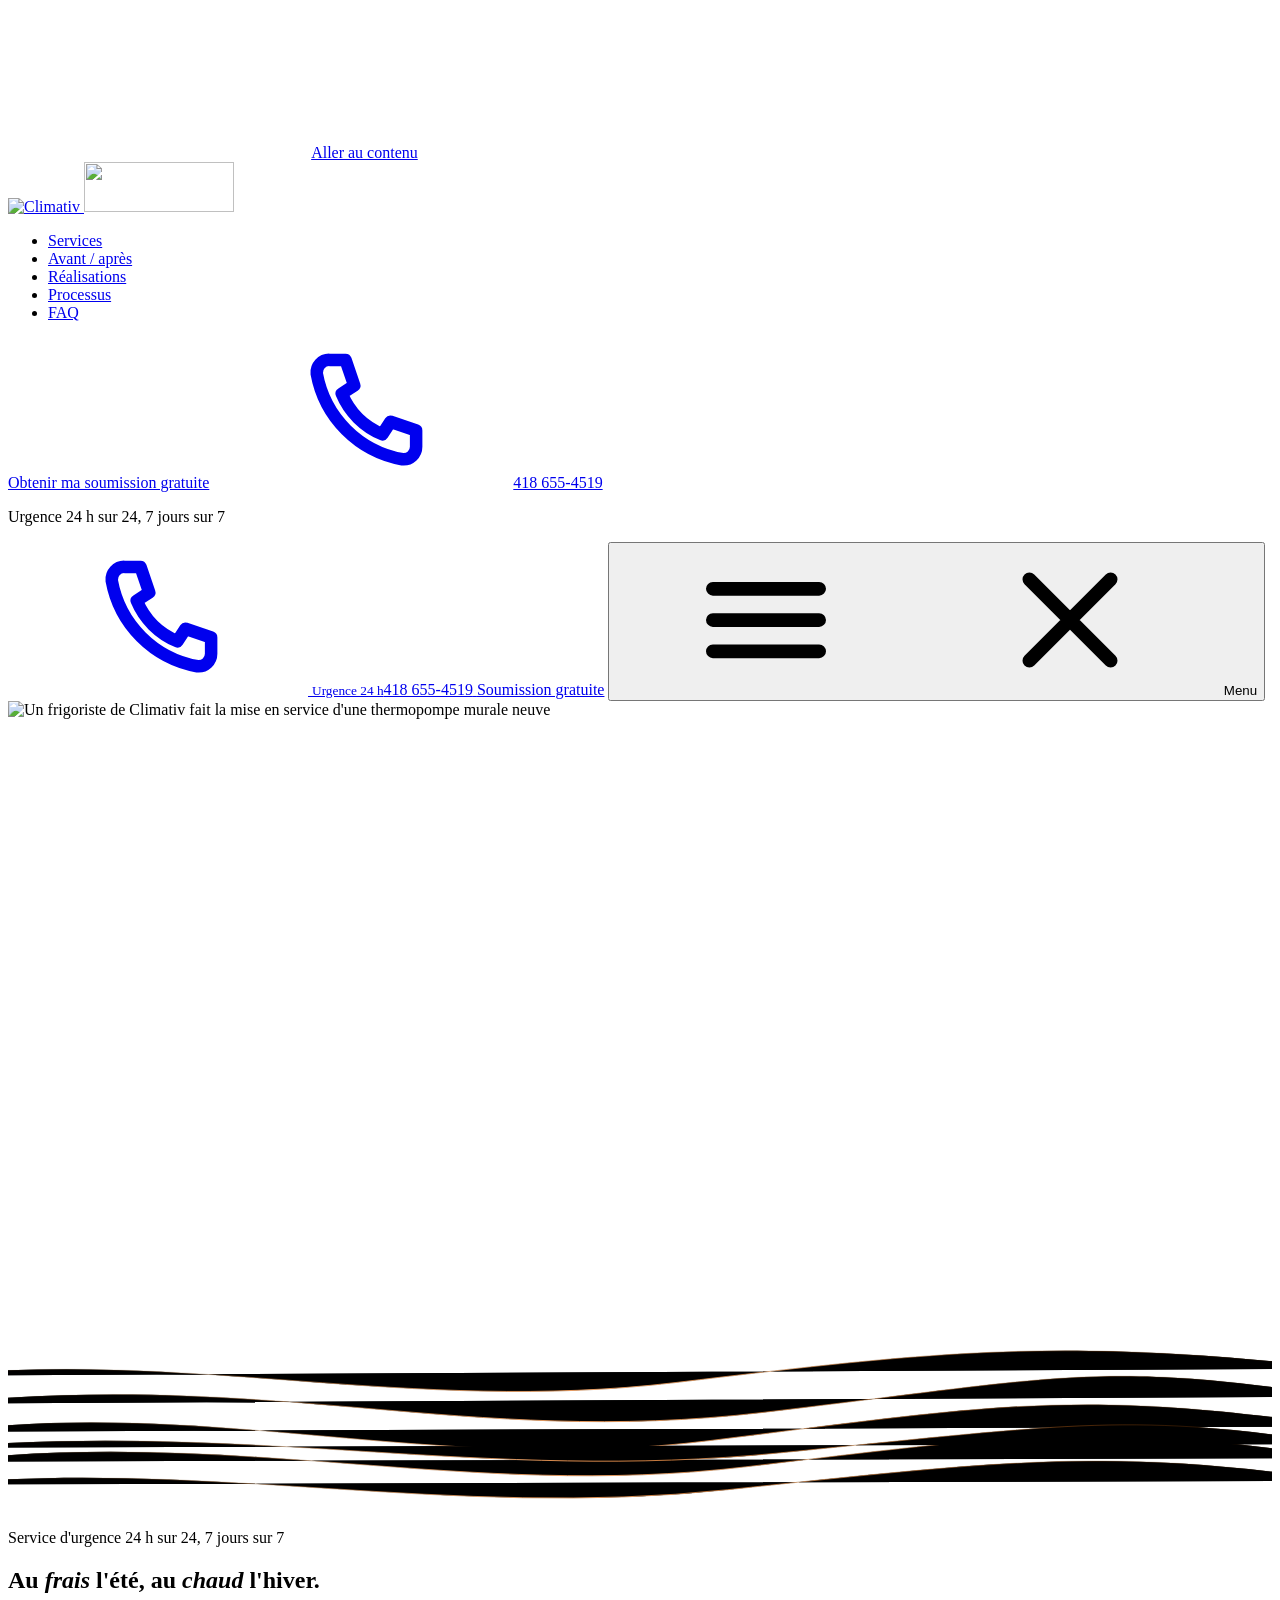
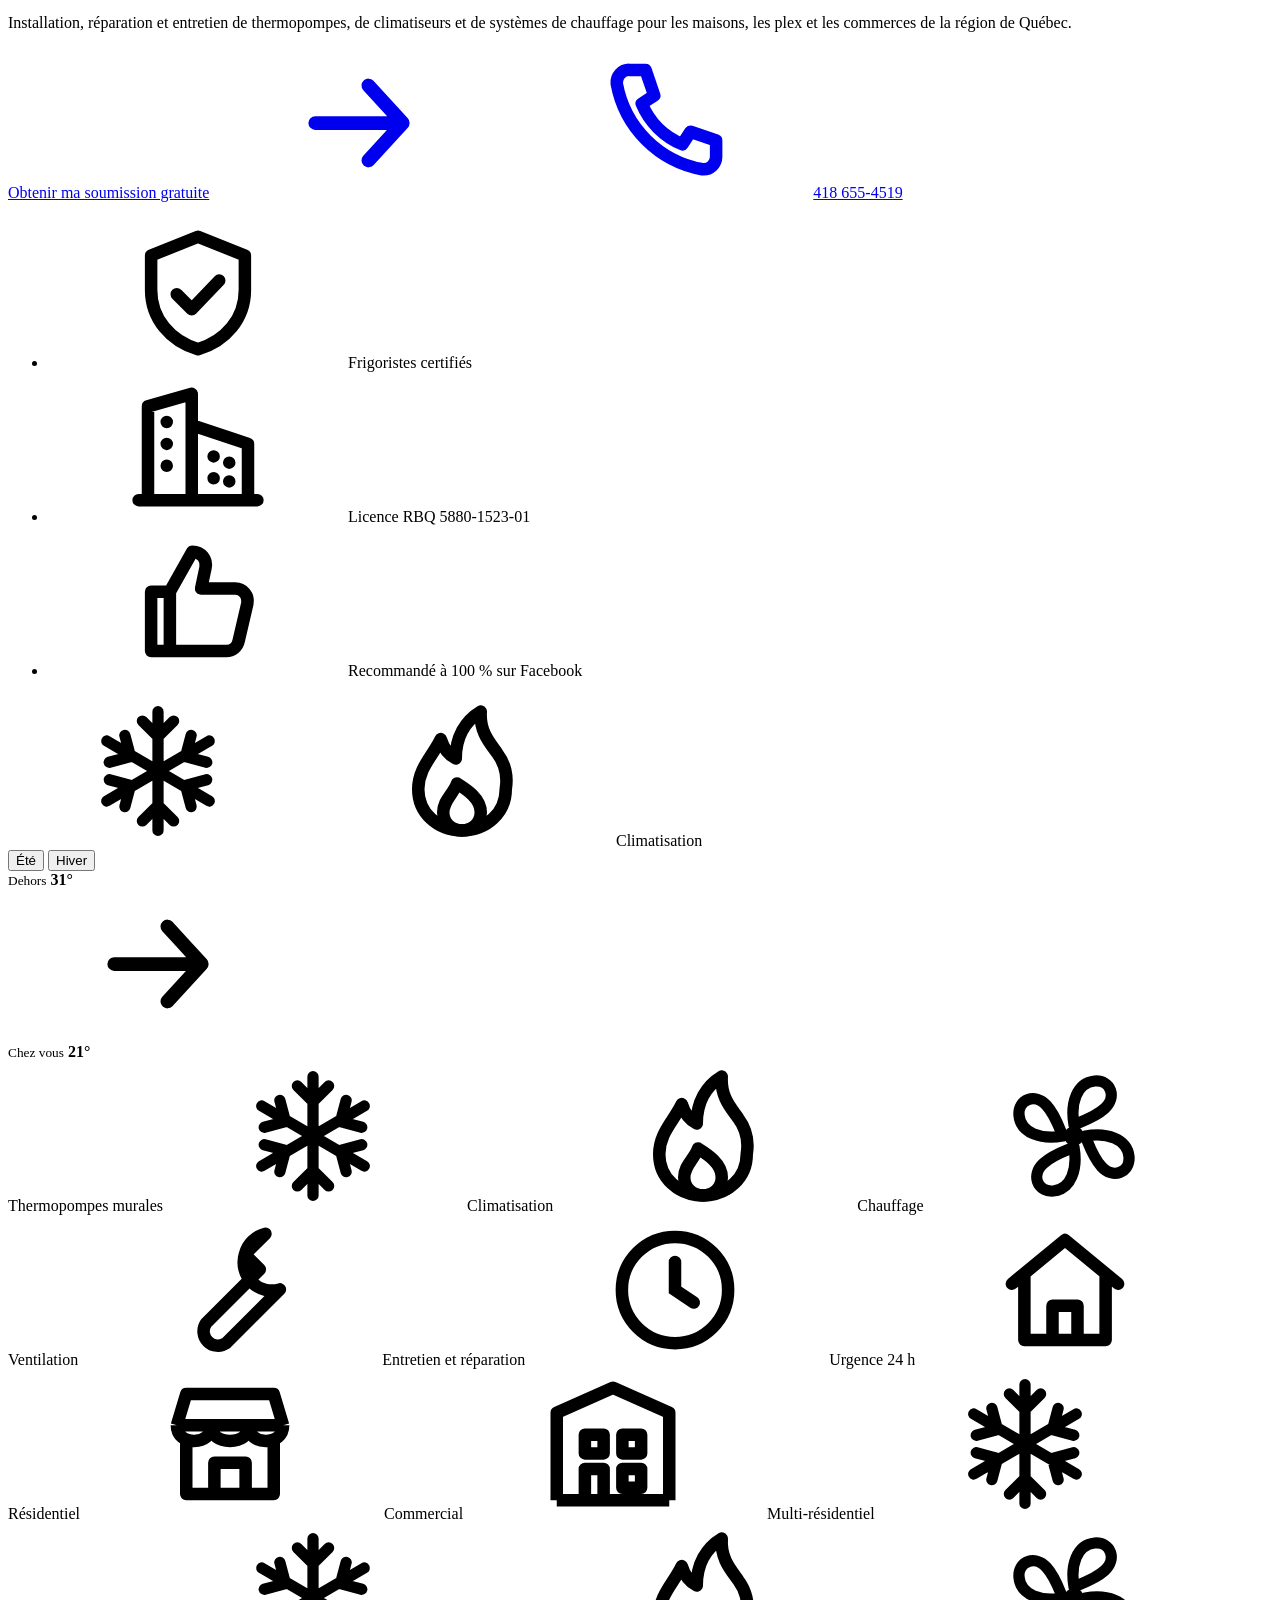
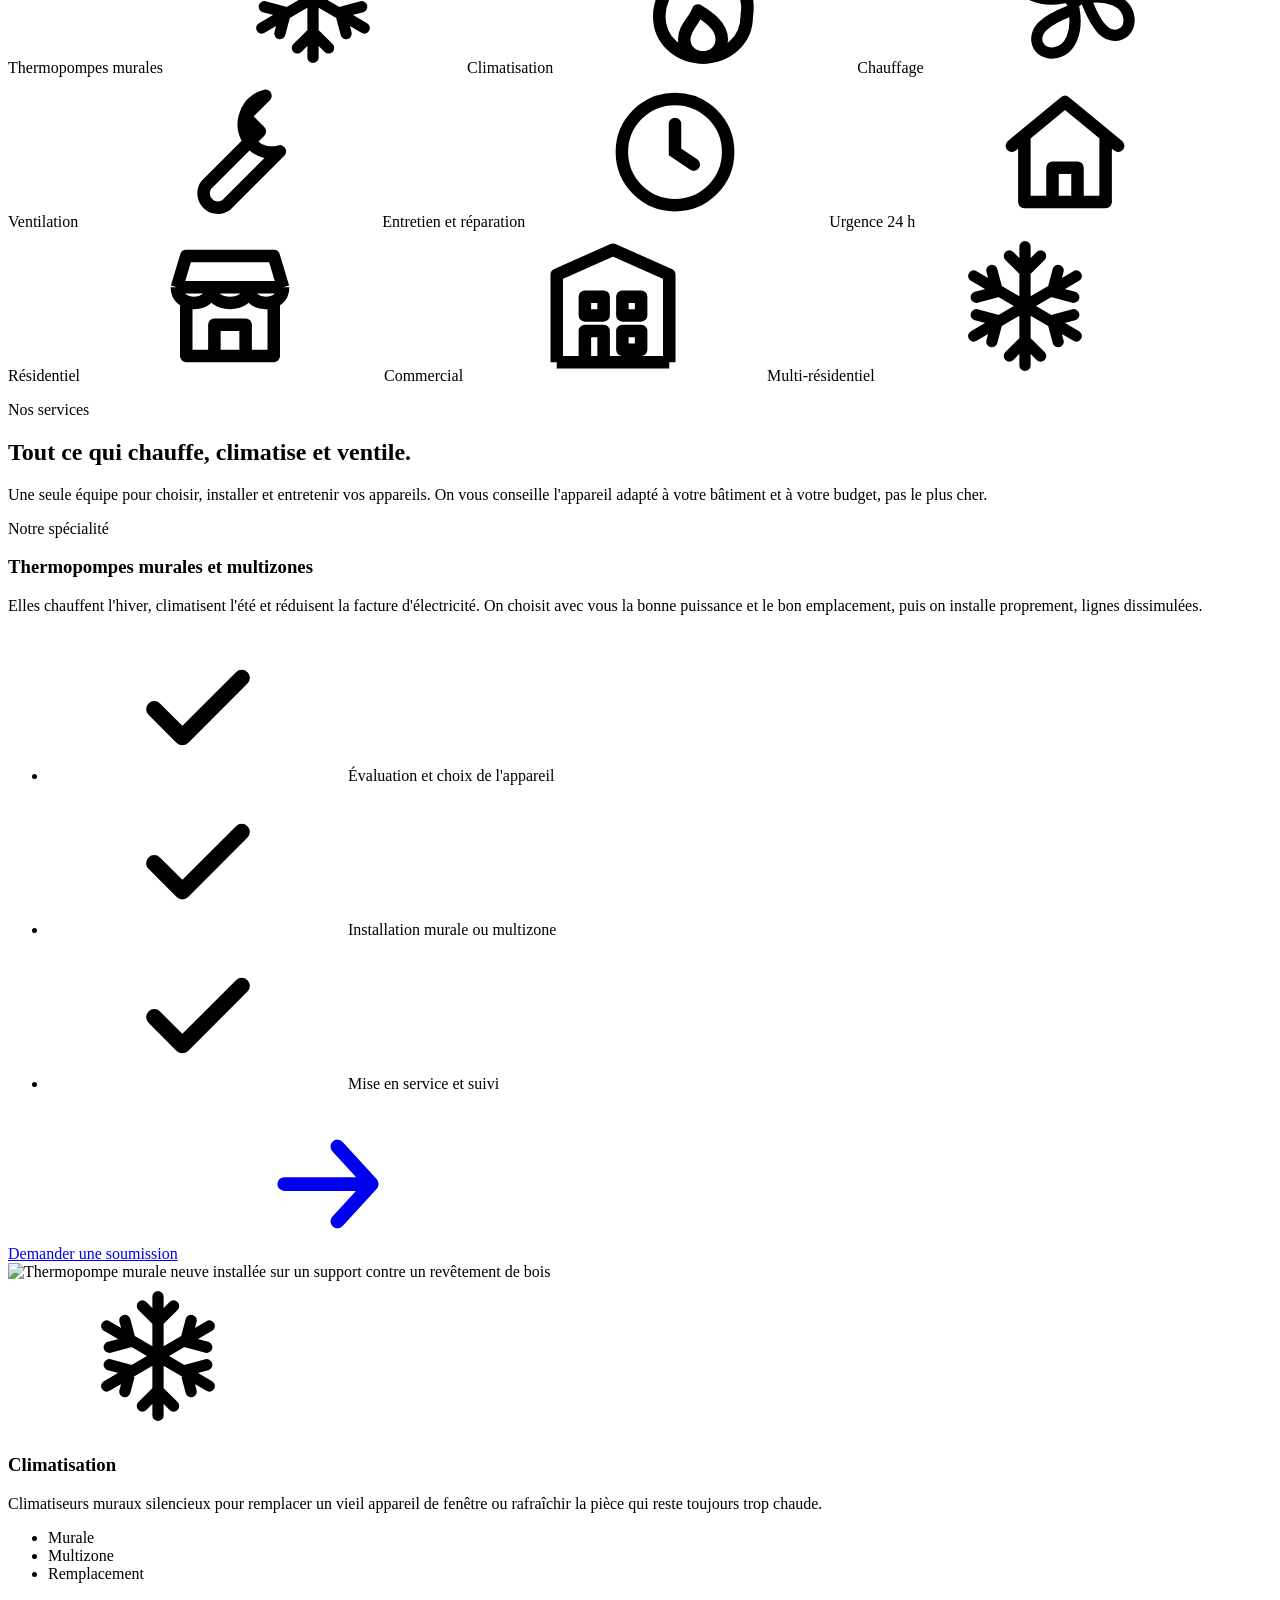
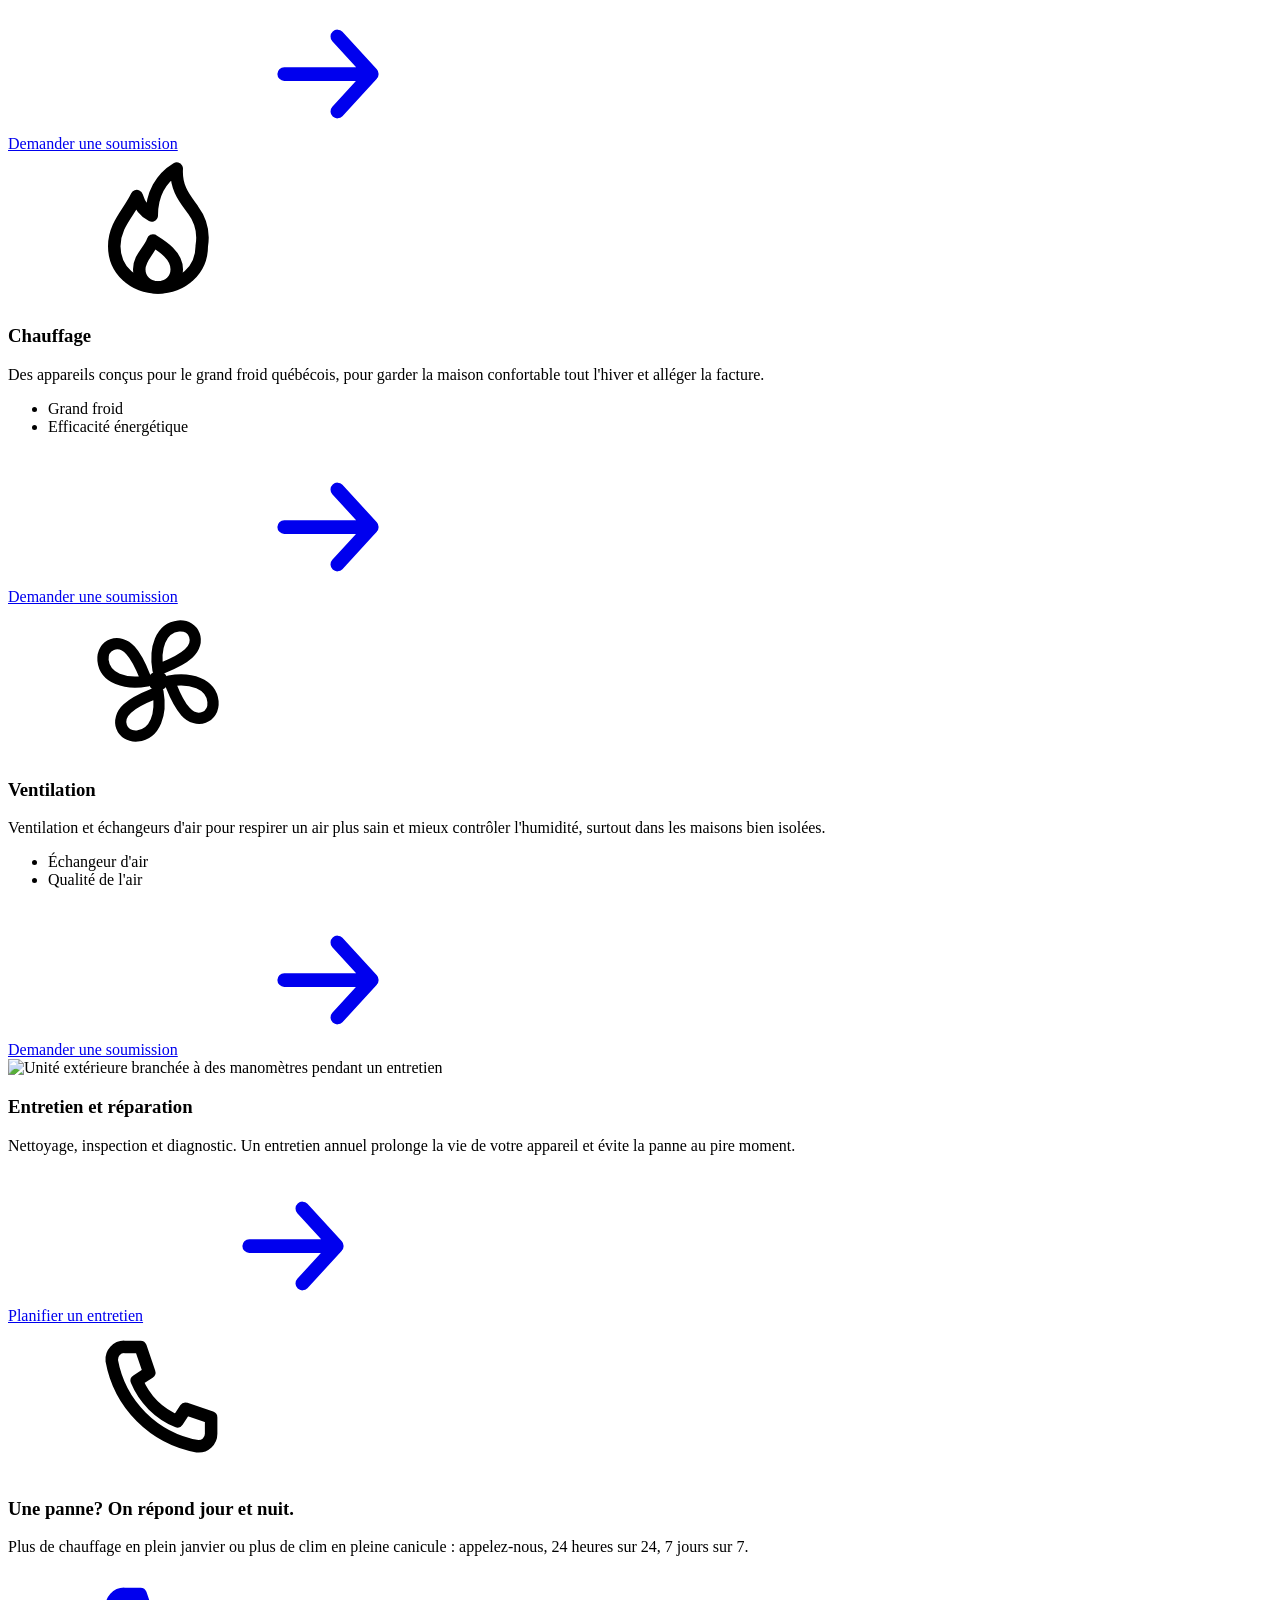
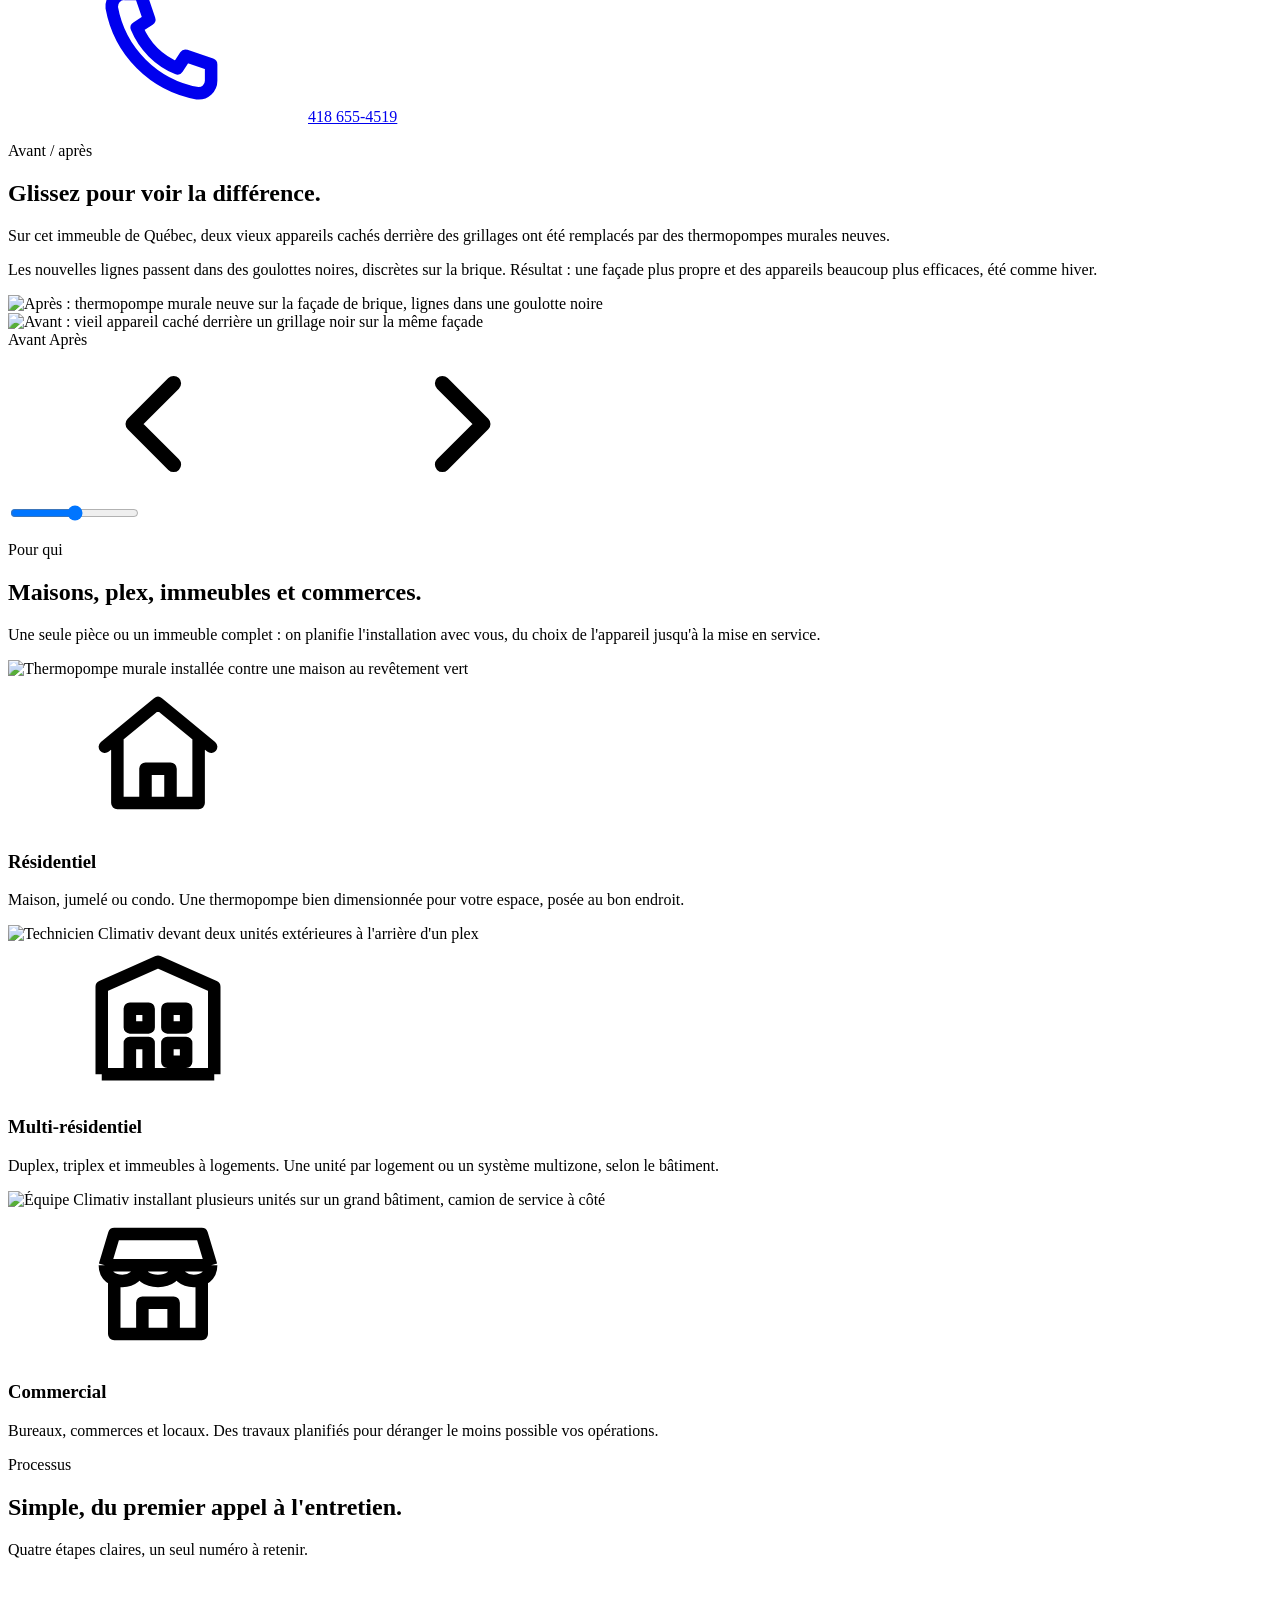
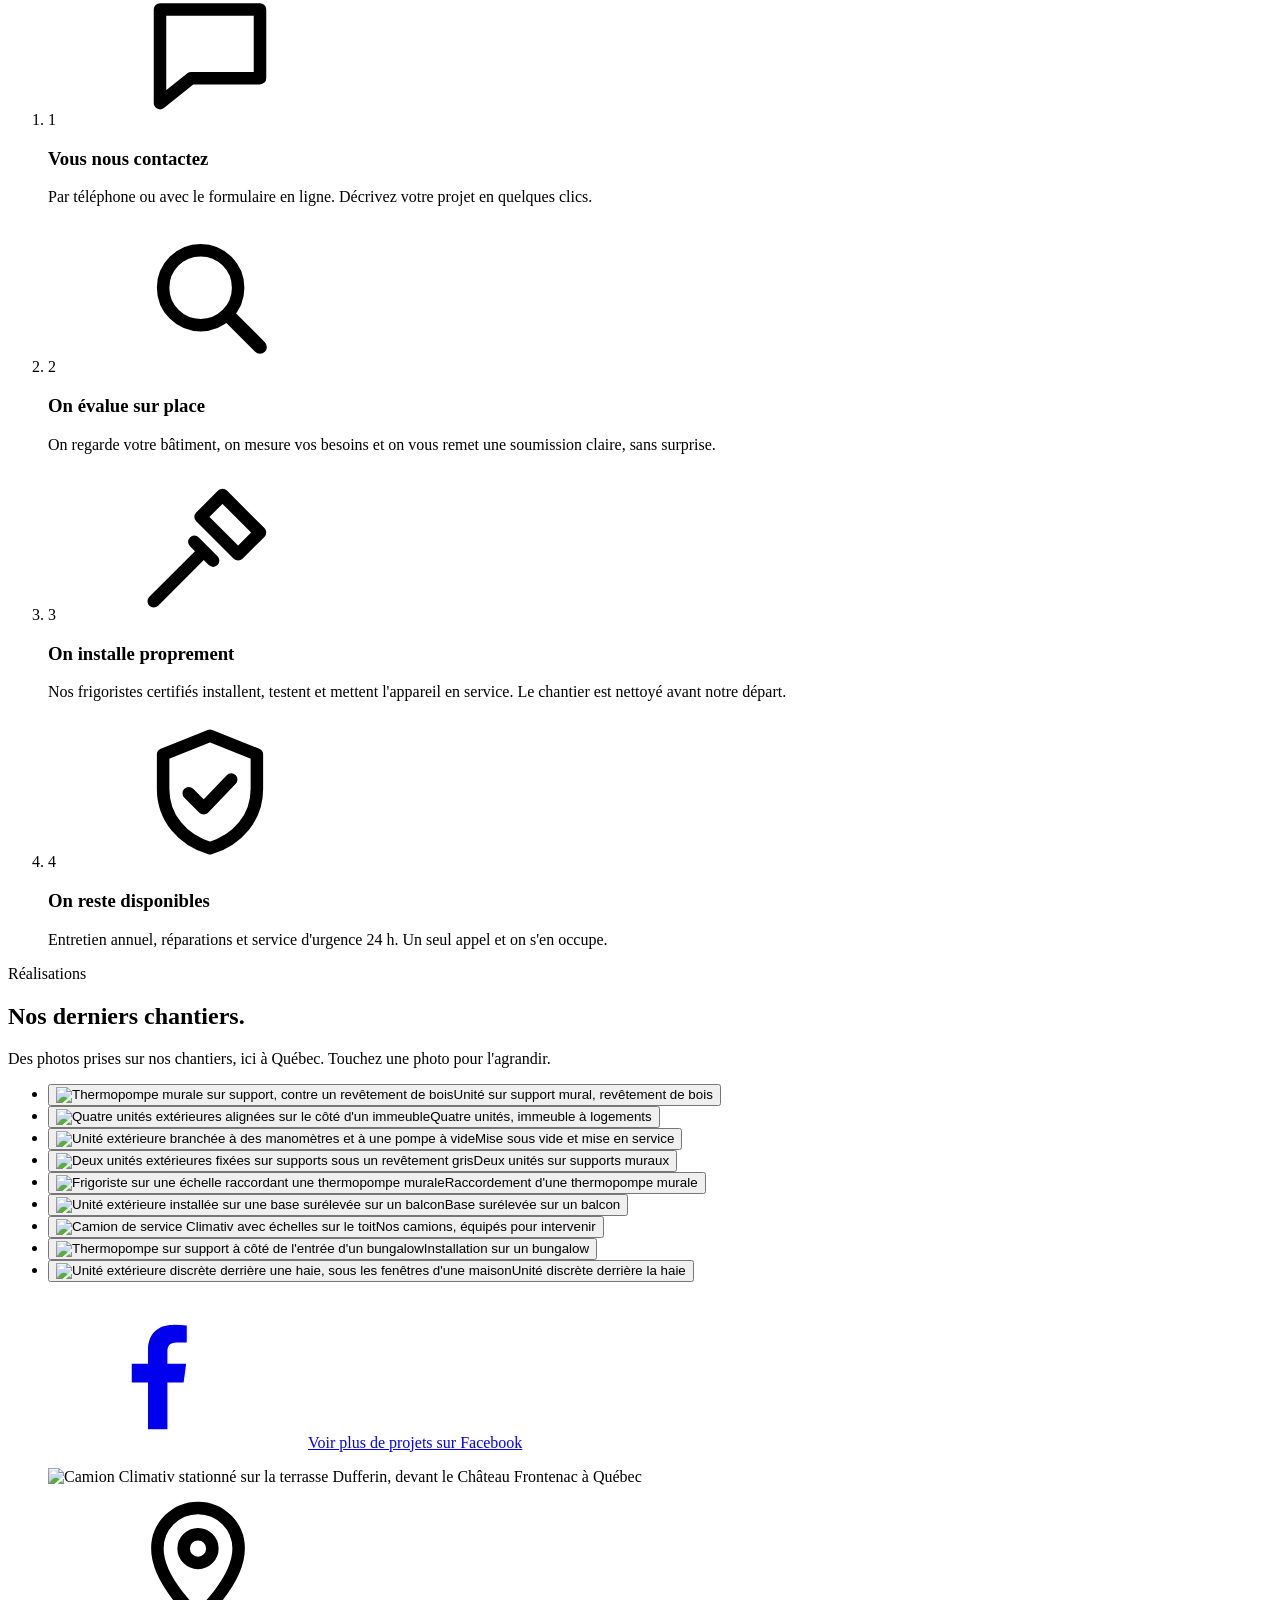
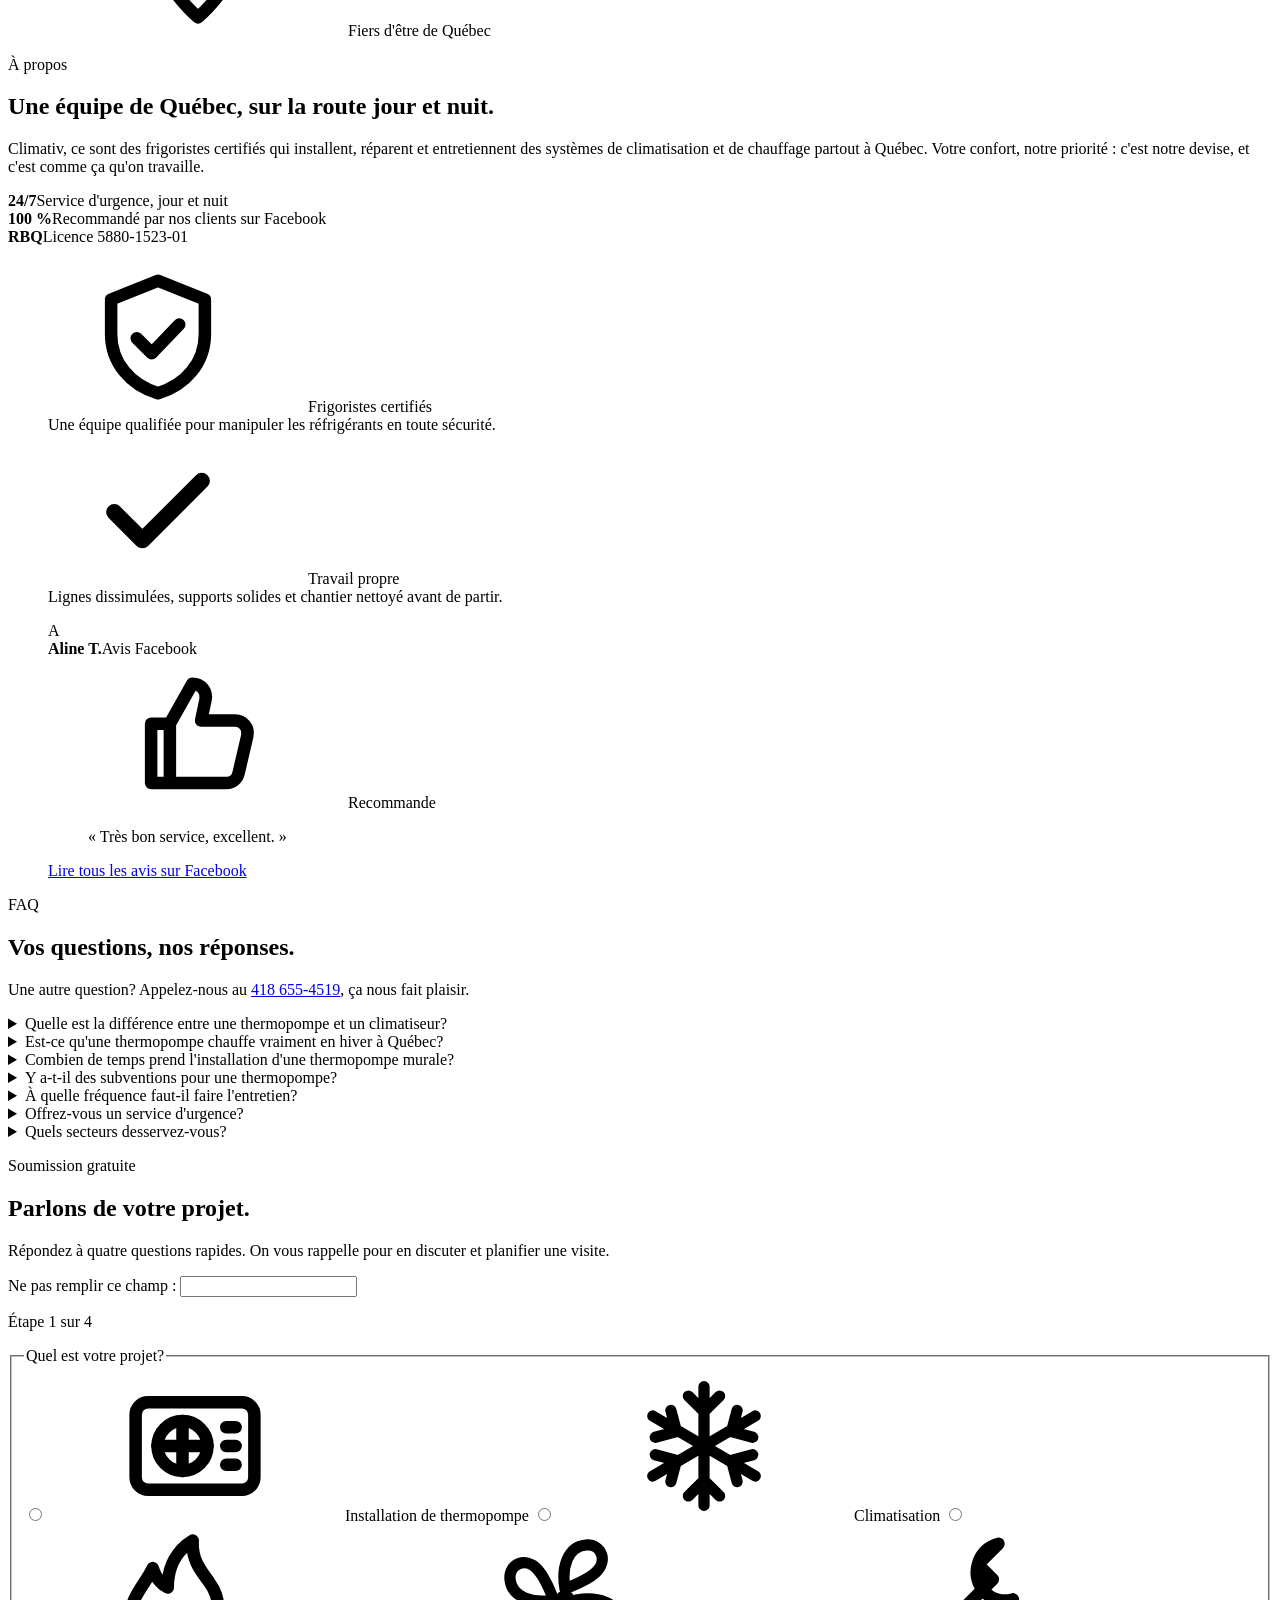
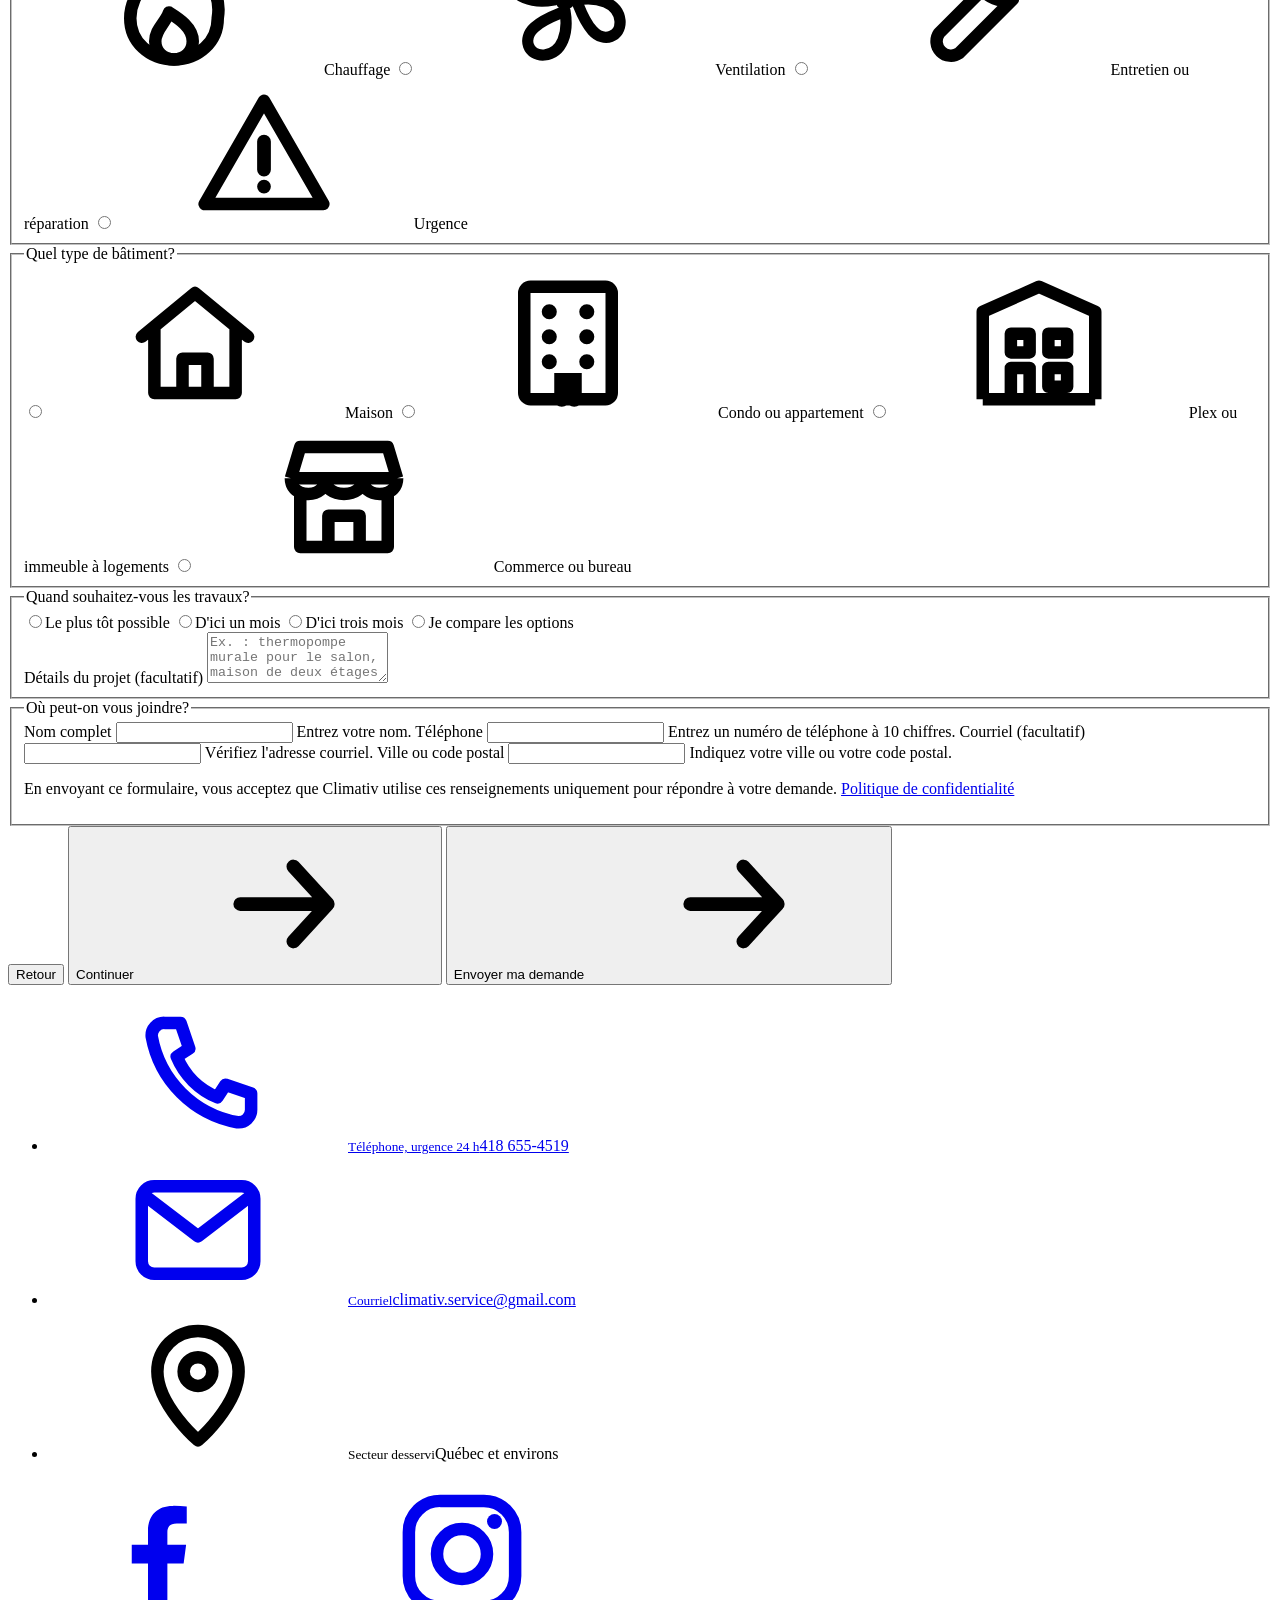
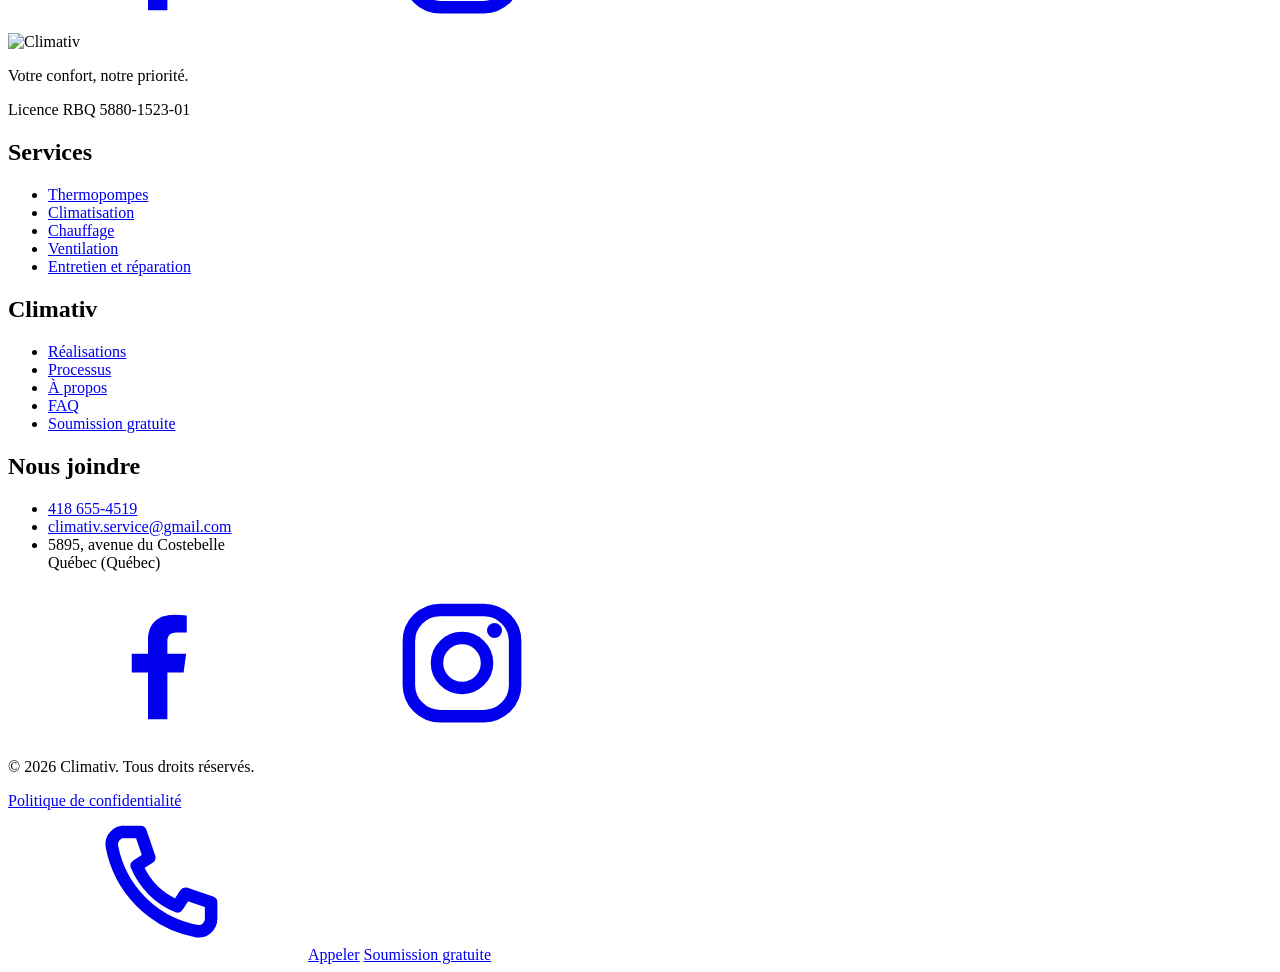
==== index.html @ 56460ecc "Add files via upload" ====
<!doctype html>
<html lang="fr-CA">
<head>
  <meta charset="utf-8">
  <meta name="viewport" content="width=device-width, initial-scale=1, viewport-fit=cover">
  <title>Climativ | Thermopompe, climatisation et chauffage à Québec</title>
  <meta name="description" content="Frigoristes certifiés à Québec. Installation, réparation et entretien de thermopompes, climatiseurs et systèmes de chauffage. Résidentiel, commercial et multi-résidentiel. Urgence 24 h : 418 655-4519.">
  <link rel="canonical" href="https://climativ.ca/">
  <meta name="theme-color" content="#002B3A">

  <meta property="og:type" content="website">
  <meta property="og:locale" content="fr_CA">
  <meta property="og:site_name" content="Climativ">
  <meta property="og:title" content="Climativ | Thermopompe, climatisation et chauffage à Québec">
  <meta property="og:description" content="Frigoristes certifiés. Installation, réparation et entretien. Urgence 24 h : 418 655-4519.">
  <meta property="og:url" content="https://climativ.ca/">
  <meta property="og:image" content="https://climativ.ca/images/og-climativ.jpg">
  <meta property="og:image:width" content="1200">
  <meta property="og:image:height" content="630">
  <meta name="twitter:card" content="summary_large_image">

  <link rel="icon" href="favicon.svg" type="image/svg+xml">
  <link rel="icon" href="favicon-32.png" sizes="32x32" type="image/png">
  <link rel="apple-touch-icon" href="apple-touch-icon.png">
  <link rel="manifest" href="site.webmanifest">

  <link rel="preload" href="fonts/jakarta-latin-var.woff2" as="font" type="font/woff2" crossorigin>
  <link rel="preload" as="image" href="images/hero-large-2000.webp" imagesrcset="images/hero-large-1280.webp 1280w, images/hero-large-2000.webp 2000w" imagesizes="100vw" media="(min-width: 900px)">
  <link rel="preload" as="image" href="images/hero-mobile-960.webp" imagesrcset="images/hero-mobile-640.webp 640w, images/hero-mobile-960.webp 960w" imagesizes="100vw" media="(max-width: 899px)">
  <link rel="stylesheet" href="css/styles.css">
  <script>document.documentElement.classList.add('js')</script>
  <script defer src="js/main.js"></script>

  <script type="application/ld+json">
  {
    "@context": "https://schema.org",
    "@type": "HVACBusiness",
    "name": "Climativ",
    "slogan": "Votre confort, notre priorité",
    "description": "Frigoristes certifiés à Québec : installation, réparation et entretien de thermopompes, climatiseurs, systèmes de chauffage et de ventilation. Résidentiel, commercial et multi-résidentiel. Service d'urgence 24 h.",
    "url": "https://climativ.ca/",
    "logo": "https://climativ.ca/icon-512.png",
    "image": "https://climativ.ca/images/og-climativ.jpg",
    "telephone": "+1-418-655-4519",
    "email": "climativ.service@gmail.com",
    "address": {
      "@type": "PostalAddress",
      "streetAddress": "5895, avenue du Costebelle",
      "addressLocality": "Québec",
      "addressRegion": "QC",
      "addressCountry": "CA"
    },
    "areaServed": { "@type": "City", "name": "Québec" },
    "openingHoursSpecification": {
      "@type": "OpeningHoursSpecification",
      "dayOfWeek": ["Monday","Tuesday","Wednesday","Thursday","Friday","Saturday","Sunday"],
      "opens": "00:00",
      "closes": "23:59"
    },
    "sameAs": [
      "https://www.facebook.com/Climativservice",
      "https://www.instagram.com/climativ.climatisation/"
    ]
  }
  </script>
</head>
<body>
  <svg class="sprite" aria-hidden="true" focusable="false">
    <symbol id="i-phone" viewBox="0 0 24 24"><path d="M6.6 3.5h2.6l1.4 4.1-2 1.3a12 12 0 0 0 6.5 6.5l1.3-2 4.1 1.4v2.6a2 2 0 0 1-2.2 2A17 17 0 0 1 4.6 5.7a2 2 0 0 1 2-2.2Z" fill="none" stroke="currentColor" stroke-width="2" stroke-linejoin="round"/></symbol>
    <symbol id="i-shield" viewBox="0 0 24 24"><path d="M12 3 4.5 6v5.5c0 4.6 3.1 8.2 7.5 9.5 4.4-1.3 7.5-4.9 7.5-9.5V6L12 3Z" fill="none" stroke="currentColor" stroke-width="2" stroke-linejoin="round"/><path d="m8.6 12.2 2.4 2.4 4.4-4.6" fill="none" stroke="currentColor" stroke-width="2" stroke-linecap="round" stroke-linejoin="round"/></symbol>
    <symbol id="i-clock" viewBox="0 0 24 24"><circle cx="12" cy="12" r="8.5" fill="none" stroke="currentColor" stroke-width="2"/><path d="M12 7.5V12l3 2" fill="none" stroke="currentColor" stroke-width="2" stroke-linecap="round"/></symbol>
    <symbol id="i-thumb" viewBox="0 0 24 24"><path d="M7.5 10.5v9.5h-3v-9.5h3Zm0 0 3.6-6.4c1.4 0 2.4 1.2 2.1 2.6l-.7 3.3h5.4a2 2 0 0 1 2 2.4l-1.4 6a2 2 0 0 1-2 1.6H7.5" fill="none" stroke="currentColor" stroke-width="2" stroke-linejoin="round"/></symbol>
    <symbol id="i-building" viewBox="0 0 24 24"><path d="M4 20.5V5.5l7-2v17M11 8.5l9 3v9M2.5 20.5h19M7 8v.01M7 11.5v.01M7 15v.01M14.5 13.5v.01M17 14.5v.01M14.5 17v.01M17 17.5v.01" fill="none" stroke="currentColor" stroke-width="2" stroke-linecap="round" stroke-linejoin="round"/></symbol>
    <symbol id="i-mail" viewBox="0 0 24 24"><rect x="3" y="5" width="18" height="14" rx="2" fill="none" stroke="currentColor" stroke-width="2"/><path d="m3.5 6.5 8.5 6.5 8.5-6.5" fill="none" stroke="currentColor" stroke-width="2" stroke-linejoin="round"/></symbol>
    <symbol id="i-pin" viewBox="0 0 24 24"><path d="M12 21s-6.5-5.6-6.5-11a6.5 6.5 0 0 1 13 0c0 5.4-6.5 11-6.5 11Z" fill="none" stroke="currentColor" stroke-width="2" stroke-linejoin="round"/><circle cx="12" cy="10" r="2.3" fill="none" stroke="currentColor" stroke-width="2"/></symbol>
    <symbol id="i-facebook" viewBox="0 0 24 24"><path d="M13.5 21v-7.5h2.6l.4-3h-3V8.6c0-.9.3-1.5 1.5-1.5h1.6V4.4a21 21 0 0 0-2.3-.1c-2.3 0-3.9 1.4-3.9 4v2.2H7.8v3h2.6V21h3.1Z" fill="currentColor"/></symbol>
    <symbol id="i-instagram" viewBox="0 0 24 24"><rect x="3.5" y="3.5" width="17" height="17" rx="5" fill="none" stroke="currentColor" stroke-width="2"/><circle cx="12" cy="12" r="4" fill="none" stroke="currentColor" stroke-width="2"/><circle cx="17.2" cy="6.8" r="1.2" fill="currentColor"/></symbol>
    <symbol id="i-menu" viewBox="0 0 24 24"><path d="M3.5 7h17M3.5 12h17M3.5 17h17" fill="none" stroke="currentColor" stroke-width="2.2" stroke-linecap="round"/></symbol>
    <symbol id="i-close" viewBox="0 0 24 24"><path d="m5.5 5.5 13 13m0-13-13 13" fill="none" stroke="currentColor" stroke-width="2.2" stroke-linecap="round"/></symbol>
    <symbol id="i-chev-l" viewBox="0 0 24 24"><path d="m14.5 5.5-6.5 6.5 6.5 6.5" fill="none" stroke="currentColor" stroke-width="2.4" stroke-linecap="round" stroke-linejoin="round"/></symbol>
    <symbol id="i-chev-r" viewBox="0 0 24 24"><path d="m9.5 5.5 6.5 6.5-6.5 6.5" fill="none" stroke="currentColor" stroke-width="2.4" stroke-linecap="round" stroke-linejoin="round"/></symbol>
    <symbol id="i-arrow" viewBox="0 0 24 24"><path d="M5 12h14m-5.5-6L19 12l-5.5 6" fill="none" stroke="currentColor" stroke-width="2.2" stroke-linecap="round" stroke-linejoin="round"/></symbol>
    <symbol id="i-snow" viewBox="0 0 24 24"><path d="M12 2.5v19M3.8 7.2l16.4 9.6M3.8 16.8l16.4-9.6M9.5 4l2.5 2.5L14.5 4M9.5 20l2.5-2.5 2.5 2.5M4.2 10.6l3.4-.9-.9-3.4M19.8 13.4l-3.4.9.9 3.4M4.2 13.4l3.4.9-.9 3.4M19.8 10.6l-3.4-.9.9-3.4" fill="none" stroke="currentColor" stroke-width="1.8" stroke-linecap="round" stroke-linejoin="round"/></symbol>
    <symbol id="i-flame" viewBox="0 0 24 24"><path d="M12 21.5c-3.9 0-7-2.8-7-6.6 0-3.4 2.4-5.4 3.6-8 .5 1.6 1.4 2.6 2.4 3.1C11 6.6 12.5 4 15 2.5c-.2 3.2 1.4 4.9 2.6 6.6A7.6 7.6 0 0 1 19 14.9c0 3.8-3.1 6.6-7 6.6Z" fill="none" stroke="currentColor" stroke-width="2" stroke-linejoin="round"/><path d="M12 21.5c-1.7 0-3-1.2-3-2.9 0-1.9 1.6-2.9 2.2-4.6 1.6 1 3.8 2.4 3.8 4.6 0 1.7-1.3 2.9-3 2.9Z" fill="none" stroke="currentColor" stroke-width="2" stroke-linejoin="round"/></symbol>
    <symbol id="i-pump" viewBox="0 0 24 24"><rect x="2.5" y="5" width="19" height="14" rx="2" fill="none" stroke="currentColor" stroke-width="2"/><circle cx="10" cy="12" r="4" fill="none" stroke="currentColor" stroke-width="2"/><path d="M10 8v8M6 12h8M17 9h1.5M17 12h1.5M17 15h1.5" fill="none" stroke="currentColor" stroke-width="2" stroke-linecap="round"/></symbol>
    <symbol id="i-fan" viewBox="0 0 24 24"><path d="M12 10.2c-.6-3.4.4-6.7 3.3-7 2.6-.2 3.6 2.6 1.6 4.4-1.4 1.3-3.2 1.9-4.9 2.6ZM13.8 12c3.4-.6 6.7.4 7 3.3.2 2.6-2.6 3.6-4.4 1.6-1.3-1.4-1.9-3.2-2.6-4.9ZM12 13.8c.6 3.4-.4 6.7-3.3 7-2.6.2-3.6-2.6-1.6-4.4 1.4-1.3 3.2-1.9 4.9-2.6ZM10.2 12c-3.4.6-6.7-.4-7-3.3-.2-2.6 2.6-3.6 4.4-1.6 1.3 1.4 1.9 3.2 2.6 4.9Z" fill="none" stroke="currentColor" stroke-width="1.8" stroke-linejoin="round"/><circle cx="12" cy="12" r="1.6" fill="currentColor"/></symbol>
    <symbol id="i-wrench" viewBox="0 0 24 24"><path d="M14.7 6.3a4.5 4.5 0 0 0 5.6 5.6l-8.6 8.6a2.3 2.3 0 0 1-3.2-3.2l8.6-8.6ZM14.7 6.3 18 3a4.5 4.5 0 0 0-3.3 3.3Z" fill="none" stroke="currentColor" stroke-width="2" stroke-linejoin="round"/></symbol>
    <symbol id="i-alert" viewBox="0 0 24 24"><path d="M12 3.5 2.5 20h19L12 3.5Z" fill="none" stroke="currentColor" stroke-width="2" stroke-linejoin="round"/><path d="M12 10v4.5M12 17.2v.01" fill="none" stroke="currentColor" stroke-width="2.2" stroke-linecap="round"/></symbol>
    <symbol id="i-home" viewBox="0 0 24 24"><path d="M3.5 11 12 4l8.5 7M5.5 9.5V20h13V9.5M10 20v-5.5h4V20" fill="none" stroke="currentColor" stroke-width="2" stroke-linejoin="round" stroke-linecap="round"/></symbol>
    <symbol id="i-condo" viewBox="0 0 24 24"><rect x="5" y="3" width="14" height="18" rx="1" fill="none" stroke="currentColor" stroke-width="2"/><path d="M9 7h.01M15 7h.01M9 11h.01M15 11h.01M9 15h.01M15 15h.01M11 21v-3h2v3" fill="none" stroke="currentColor" stroke-width="2.4" stroke-linecap="round"/></symbol>
    <symbol id="i-plex" viewBox="0 0 24 24"><path d="M3 21V7l9-4 9 4v14M3 21h18M7.5 10.5h3v3h-3zM13.5 10.5h3v3h-3zM7.5 16h3v5h-3zM13.5 16h3v3h-3z" fill="none" stroke="currentColor" stroke-width="2" stroke-linejoin="round"/></symbol>
    <symbol id="i-shop" viewBox="0 0 24 24"><path d="M3.5 9 5 4h14l1.5 5M3.5 9h17M3.5 9c0 1.7 1.3 2.5 2.8 2.5S9 10.7 9 9c0 1.7 1.3 2.5 3 2.5s3-.8 3-2.5c0 1.7 1.2 2.5 2.7 2.5s2.8-.8 2.8-2.5M5 11.5V20h14v-8.5M9.5 20v-5h5v5" fill="none" stroke="currentColor" stroke-width="2" stroke-linejoin="round"/></symbol>
    <symbol id="i-check" viewBox="0 0 24 24"><path d="m5 12.5 4.5 4.5L19 7.5" fill="none" stroke="currentColor" stroke-width="2.6" stroke-linecap="round" stroke-linejoin="round"/></symbol>
    <symbol id="i-chat" viewBox="0 0 24 24"><path d="M4 5.5h16v11H9l-5 4v-15Z" fill="none" stroke="currentColor" stroke-width="2" stroke-linejoin="round"/></symbol>
    <symbol id="i-search" viewBox="0 0 24 24"><circle cx="10.5" cy="10.5" r="6" fill="none" stroke="currentColor" stroke-width="2"/><path d="m15 15 5 5" fill="none" stroke="currentColor" stroke-width="2.2" stroke-linecap="round"/></symbol>
    <symbol id="i-tool" viewBox="0 0 24 24"><path d="M3 21l7.5-7.5M14 4l6 6-3.5 3.5-6-6L14 4ZM9.5 11.5l3 3" fill="none" stroke="currentColor" stroke-width="2" stroke-linecap="round" stroke-linejoin="round"/></symbol>
    <symbol id="i-star" viewBox="0 0 24 24"><path d="m12 3.5 2.6 5.4 5.9.8-4.3 4.1 1 5.8-5.2-2.8-5.2 2.8 1-5.8-4.3-4.1 5.9-.8L12 3.5Z" fill="currentColor"/></symbol>
  </svg>

  <a class="skip" href="#contenu">Aller au contenu</a>
  <div class="progress" aria-hidden="true"><span data-progress></span></div>

  <header class="site-header" data-header>
    <div class="wrap site-header__inner">
      <a class="brand" href="./" aria-label="Climativ, retour à l'accueil">
        <img class="brand__logo brand__logo--light" src="images/logo-climativ-blanc.svg" alt="Climativ" width="150" height="50">
        <img class="brand__logo brand__logo--dark" src="images/logo-climativ.svg" alt="" width="150" height="50" aria-hidden="true">
      </a>

      <nav class="nav" id="menu" aria-label="Navigation principale" data-nav>
        <ul class="nav__list">
          <li><a href="#services">Services</a></li>
          <li><a href="#avant-apres">Avant / après</a></li>
          <li><a href="#realisations">Réalisations</a></li>
          <li><a href="#processus">Processus</a></li>
          <li><a href="#faq">FAQ</a></li>
        </ul>
        <div class="nav__mobile-extra">
          <a class="btn btn--braise btn--block" href="#soumission">Obtenir ma soumission gratuite</a>
          <a class="btn btn--glass btn--block" href="tel:+14186554519"><svg class="icon"><use href="#i-phone"/></svg>418 655-4519</a>
          <p class="nav__note">Urgence 24 h sur 24, 7 jours sur 7</p>
        </div>
      </nav>

      <div class="site-header__actions">
        <a class="header-phone" href="tel:+14186554519">
          <span class="header-phone__icon"><svg class="icon"><use href="#i-phone"/></svg></span>
          <span class="header-phone__label"><small>Urgence 24 h</small>418 655-4519</span>
        </a>
        <a class="btn btn--braise btn--sm header-cta" href="#soumission">Soumission gratuite</a>
        <button class="menu-toggle" type="button" aria-controls="menu" aria-expanded="false" data-menu-toggle>
          <svg class="icon icon--open"><use href="#i-menu"/></svg>
          <svg class="icon icon--close"><use href="#i-close"/></svg>
          <span class="sr-only">Menu</span>
        </button>
      </div>
    </div>
  </header>

  <main id="contenu">

    <!-- ============ ACCUEIL ============ -->
    <section class="hero" data-hero data-mode="froid" aria-labelledby="hero-titre">
      <div class="hero__media" data-hero-media>
        <picture>
          <source media="(min-width: 900px)" srcset="images/hero-large-1280.webp 1280w, images/hero-large-2000.webp 2000w" sizes="100vw">
          <img class="hero__img" src="images/hero-mobile-960.webp" srcset="images/hero-mobile-640.webp 640w, images/hero-mobile-960.webp 960w" sizes="100vw" width="960" height="1408" alt="Un frigoriste de Climativ fait la mise en service d'une thermopompe murale neuve" fetchpriority="high">
        </picture>
      </div>
      <div class="hero__shade" aria-hidden="true"></div>

      <!-- Lignes d'air animées (vectorielles, nettes à toutes les tailles) -->
      <svg class="hero__flow" viewBox="0 0 1440 900" preserveAspectRatio="xMidYMid slice" aria-hidden="true" focusable="false">
        <defs>
          <linearGradient id="g-froid" x1="0" x2="1" y1="0" y2="0">
            <stop offset="0" stop-color="#7CC8FF" stop-opacity="0"/>
            <stop offset=".45" stop-color="#9BD5FF"/>
            <stop offset="1" stop-color="#249FF7" stop-opacity="0"/>
          </linearGradient>
          <linearGradient id="g-chaud" x1="0" x2="1" y1="0" y2="0">
            <stop offset="0" stop-color="#FFB067" stop-opacity="0"/>
            <stop offset=".45" stop-color="#FFA25A"/>
            <stop offset="1" stop-color="#FF7500" stop-opacity="0"/>
          </linearGradient>
        </defs>
        <g class="flow flow--froid" stroke="url(#g-froid)">
          <path pathLength="1000" d="M-80 812 C 240 772 480 862 800 822 S 1220 762 1520 806"/>
          <path pathLength="1000" d="M-80 846 C 260 806 520 890 840 852 S 1240 800 1520 842"/>
          <path pathLength="1000" d="M-80 780 C 300 740 520 830 860 790 S 1240 730 1520 772"/>
          <path pathLength="1000" d="M-80 872 C 220 842 500 912 820 878 S 1260 830 1520 868"/>
          <path pathLength="1000" d="M-80 748 C 200 718 460 792 760 756 S 1200 704 1520 740"/>
          <path pathLength="1000" d="M-80 830 C 280 800 540 870 880 836 S 1280 790 1520 826"/>
        </g>
        <g class="flow flow--chaud" stroke="url(#g-chaud)">
          <path pathLength="1000" d="M-80 812 C 240 772 480 862 800 822 S 1220 762 1520 806"/>
          <path pathLength="1000" d="M-80 846 C 260 806 520 890 840 852 S 1240 800 1520 842"/>
          <path pathLength="1000" d="M-80 780 C 300 740 520 830 860 790 S 1240 730 1520 772"/>
          <path pathLength="1000" d="M-80 872 C 220 842 500 912 820 878 S 1260 830 1520 868"/>
          <path pathLength="1000" d="M-80 748 C 200 718 460 792 760 756 S 1200 704 1520 740"/>
          <path pathLength="1000" d="M-80 830 C 280 800 540 870 880 836 S 1280 790 1520 826"/>
        </g>
      </svg>

      <div class="wrap hero__inner">
        <div class="hero__content">
          <p class="hero__pill" data-intro>
            <span class="live-dot" aria-hidden="true"></span>
            Service d'urgence 24 h sur 24, 7 jours sur 7
          </p>
          <h1 class="hero__title" id="hero-titre">
            <span class="hero__line hero__line--froid"><span class="hero__line-in">Au <em>frais</em> l'été<span class="p">,</span></span></span>
            <span class="hero__line hero__line--chaud"><span class="hero__line-in">au <em>chaud</em> l'hiver<span class="p">.</span></span></span>
          </h1>
          <p class="hero__lead" data-intro>Installation, réparation et entretien de thermopompes, de climatiseurs et de systèmes de chauffage pour les maisons, les plex et les commerces de la région de Québec.</p>
          <div class="hero__ctas" data-intro>
            <a class="btn btn--braise btn--lg" href="#soumission">Obtenir ma soumission gratuite<svg class="icon"><use href="#i-arrow"/></svg></a>
            <a class="btn btn--glass btn--lg" href="tel:+14186554519"><svg class="icon"><use href="#i-phone"/></svg>418 655-4519</a>
          </div>
          <ul class="hero__trust" data-intro>
            <li><svg class="icon"><use href="#i-shield"/></svg><span>Frigoristes certifiés</span></li>
            <li><svg class="icon"><use href="#i-building"/></svg><span>Licence RBQ <span class="nowrap">5880-1523-01</span></span></li>
            <li><svg class="icon"><use href="#i-thumb"/></svg><span>Recommandé à 100&nbsp;% sur Facebook</span></li>
          </ul>
        </div>

        <!-- Carte « thermostat » : raconte l'été et l'hiver -->
        <aside class="thermo" data-thermo aria-label="Climativ, été comme hiver">
          <div class="thermo__head">
            <span class="thermo__mode">
              <span class="thermo__icon thermo__icon--froid"><svg class="icon"><use href="#i-snow"/></svg></span>
              <span class="thermo__icon thermo__icon--chaud"><svg class="icon"><use href="#i-flame"/></svg></span>
              <span class="thermo__mode-label" data-thermo-label>Climatisation</span>
            </span>
            <div class="thermo__switch" role="group" aria-label="Saison">
              <button type="button" data-season="froid" aria-pressed="true">Été</button>
              <button type="button" data-season="chaud" aria-pressed="false">Hiver</button>
            </div>
          </div>
          <div class="thermo__temps">
            <div class="thermo__temp thermo__temp--out">
              <small>Dehors</small>
              <strong><span data-temp-out>31</span>°</strong>
            </div>
            <svg class="thermo__arrow icon" aria-hidden="true"><use href="#i-arrow"/></svg>
            <div class="thermo__temp thermo__temp--in">
              <small>Chez vous</small>
              <strong><span data-temp-in>21</span>°</strong>
            </div>
          </div>
          <div class="thermo__bar" aria-hidden="true"><span></span></div>
        </aside>
      </div>

      <a class="hero__scroll" href="#services" aria-label="Défiler vers les services"><span></span></a>
    </section>

    <!-- ============ BANDEAU DÉFILANT ============ -->
    <div class="ticker" aria-hidden="true">
      <div class="ticker__track">
        <div class="ticker__group">
          <span>Thermopompes murales</span><svg class="icon i-froid"><use href="#i-snow"/></svg>
          <span>Climatisation</span><svg class="icon i-chaud"><use href="#i-flame"/></svg>
          <span>Chauffage</span><svg class="icon i-froid"><use href="#i-fan"/></svg>
          <span>Ventilation</span><svg class="icon i-chaud"><use href="#i-wrench"/></svg>
          <span>Entretien et réparation</span><svg class="icon i-froid"><use href="#i-clock"/></svg>
          <span>Urgence 24 h</span><svg class="icon i-chaud"><use href="#i-home"/></svg>
          <span>Résidentiel</span><svg class="icon i-froid"><use href="#i-shop"/></svg>
          <span>Commercial</span><svg class="icon i-chaud"><use href="#i-plex"/></svg>
          <span>Multi-résidentiel</span><svg class="icon i-froid"><use href="#i-snow"/></svg>
        </div>
        <div class="ticker__group">
          <span>Thermopompes murales</span><svg class="icon i-froid"><use href="#i-snow"/></svg>
          <span>Climatisation</span><svg class="icon i-chaud"><use href="#i-flame"/></svg>
          <span>Chauffage</span><svg class="icon i-froid"><use href="#i-fan"/></svg>
          <span>Ventilation</span><svg class="icon i-chaud"><use href="#i-wrench"/></svg>
          <span>Entretien et réparation</span><svg class="icon i-froid"><use href="#i-clock"/></svg>
          <span>Urgence 24 h</span><svg class="icon i-chaud"><use href="#i-home"/></svg>
          <span>Résidentiel</span><svg class="icon i-froid"><use href="#i-shop"/></svg>
          <span>Commercial</span><svg class="icon i-chaud"><use href="#i-plex"/></svg>
          <span>Multi-résidentiel</span><svg class="icon i-froid"><use href="#i-snow"/></svg>
        </div>
      </div>
    </div>

    <!-- ============ SERVICES ============ -->
    <section class="section services" id="services" aria-labelledby="services-titre">
      <div class="wrap">
        <div class="section-head">
          <div>
            <p class="eyebrow" data-reveal>Nos services</p>
            <h2 class="h2" id="services-titre" data-split>Tout ce qui chauffe, climatise et ventile.</h2>
          </div>
          <p class="section-head__intro" data-reveal>Une seule équipe pour choisir, installer et entretenir vos appareils. On vous conseille l'appareil adapté à votre bâtiment et à votre budget, pas le plus cher.</p>
        </div>

        <div class="bento">
          <article class="card card--feature" data-reveal data-spotlight>
            <div class="card__body">
              <span class="tag">Notre spécialité</span>
              <h3 class="card__title">Thermopompes murales et multizones</h3>
              <p>Elles chauffent l'hiver, climatisent l'été et réduisent la facture d'électricité. On choisit avec vous la bonne puissance et le bon emplacement, puis on installe proprement, lignes dissimulées.</p>
              <ul class="checks">
                <li><svg class="icon"><use href="#i-check"/></svg>Évaluation et choix de l'appareil</li>
                <li><svg class="icon"><use href="#i-check"/></svg>Installation murale ou multizone</li>
                <li><svg class="icon"><use href="#i-check"/></svg>Mise en service et suivi</li>
              </ul>
              <a class="btn btn--braise" href="#soumission" data-preselect="Installation de thermopompe">Demander une soumission<svg class="icon"><use href="#i-arrow"/></svg></a>
            </div>
            <div class="card__media">
              <img src="images/service-thermopompe-1200.webp" srcset="images/service-thermopompe-700.webp 700w, images/service-thermopompe-1200.webp 1200w" sizes="(min-width: 1024px) 32vw, 92vw" width="1200" height="900" alt="Thermopompe murale neuve installée sur un support contre un revêtement de bois" loading="lazy">
            </div>
          </article>

          <article class="card card--icon card--froid" data-reveal data-spotlight>
            <span class="card__icon anim-snow"><svg class="icon"><use href="#i-snow"/></svg></span>
            <h3 class="card__title">Climatisation</h3>
            <p>Climatiseurs muraux silencieux pour remplacer un vieil appareil de fenêtre ou rafraîchir la pièce qui reste toujours trop chaude.</p>
            <ul class="chips"><li>Murale</li><li>Multizone</li><li>Remplacement</li></ul>
            <a class="card__link" href="#soumission" data-preselect="Climatisation">Demander une soumission<svg class="icon"><use href="#i-arrow"/></svg></a>
          </article>

          <article class="card card--icon card--chaud" data-reveal data-spotlight>
            <span class="card__icon anim-flame"><svg class="icon"><use href="#i-flame"/></svg></span>
            <h3 class="card__title">Chauffage</h3>
            <p>Des appareils conçus pour le grand froid québécois, pour garder la maison confortable tout l'hiver et alléger la facture.</p>
            <ul class="chips"><li>Grand froid</li><li>Efficacité énergétique</li></ul>
            <a class="card__link" href="#soumission" data-preselect="Chauffage">Demander une soumission<svg class="icon"><use href="#i-arrow"/></svg></a>
          </article>

          <article class="card card--icon card--air" data-reveal data-spotlight>
            <span class="card__icon anim-fan"><svg class="icon"><use href="#i-fan"/></svg></span>
            <h3 class="card__title">Ventilation</h3>
            <p>Ventilation et échangeurs d'air pour respirer un air plus sain et mieux contrôler l'humidité, surtout dans les maisons bien isolées.</p>
            <ul class="chips"><li>Échangeur d'air</li><li>Qualité de l'air</li></ul>
            <a class="card__link" href="#soumission" data-preselect="Ventilation">Demander une soumission<svg class="icon"><use href="#i-arrow"/></svg></a>
          </article>

          <article class="card card--photo card--maint" data-reveal data-spotlight>
            <img src="images/service-entretien-900.webp" srcset="images/service-entretien-600.webp 600w, images/service-entretien-900.webp 900w" sizes="(min-width: 1024px) 30vw, 92vw" width="900" height="900" alt="Unité extérieure branchée à des manomètres pendant un entretien" loading="lazy">
            <div class="card__body">
              <h3 class="card__title">Entretien et réparation</h3>
              <p>Nettoyage, inspection et diagnostic. Un entretien annuel prolonge la vie de votre appareil et évite la panne au pire moment.</p>
              <a class="card__link" href="#soumission" data-preselect="Entretien ou réparation">Planifier un entretien<svg class="icon"><use href="#i-arrow"/></svg></a>
            </div>
          </article>

          <article class="card card--urgence" data-reveal>
            <div class="urgence__pulse" aria-hidden="true"><span></span><span></span><svg class="icon"><use href="#i-phone"/></svg></div>
            <div class="urgence__text">
              <h3 class="card__title">Une panne? On répond jour et nuit.</h3>
              <p>Plus de chauffage en plein janvier ou plus de clim en pleine canicule : appelez-nous, 24 heures sur 24, 7 jours sur 7.</p>
            </div>
            <a class="btn btn--nuit btn--lg" href="tel:+14186554519"><svg class="icon"><use href="#i-phone"/></svg>418 655-4519</a>
          </article>
        </div>
      </div>
    </section>

    <!-- ============ AVANT / APRÈS ============ -->
    <section class="section before-after" id="avant-apres" aria-labelledby="ba-titre">
      <div class="wrap ba__grid">
        <div class="ba__text">
          <p class="eyebrow eyebrow--light" data-reveal>Avant / après</p>
          <h2 class="h2" id="ba-titre" data-split>Glissez pour voir la différence.</h2>
          <p data-reveal>Sur cet immeuble de Québec, deux vieux appareils cachés derrière des grillages ont été remplacés par des thermopompes murales neuves.</p>
          <p data-reveal>Les nouvelles lignes passent dans des goulottes noires, discrètes sur la brique. Résultat : une façade plus propre et des appareils beaucoup plus efficaces, été comme hiver.</p>
        </div>
        <div class="ba" data-ba data-reveal style="--pos: 50%">
          <img class="ba__img" src="images/apres-v2-1400.webp" srcset="images/apres-v2-800.webp 800w, images/apres-v2-1400.webp 1400w" sizes="(min-width: 960px) 58vw, 92vw" width="1400" height="1050" alt="Après : thermopompe murale neuve sur la façade de brique, lignes dans une goulotte noire" loading="lazy">
          <div class="ba__before">
            <img class="ba__img" src="images/avant-v2-1400.webp" srcset="images/avant-v2-800.webp 800w, images/avant-v2-1400.webp 1400w" sizes="(min-width: 960px) 58vw, 92vw" width="1400" height="1050" alt="Avant : vieil appareil caché derrière un grillage noir sur la même façade" loading="lazy">
          </div>
          <span class="ba__label ba__label--avant" aria-hidden="true">Avant</span>
          <span class="ba__label ba__label--apres" aria-hidden="true">Après</span>
          <div class="ba__handle" aria-hidden="true">
            <span class="ba__knob"><svg class="icon"><use href="#i-chev-l"/></svg><svg class="icon"><use href="#i-chev-r"/></svg></span>
          </div>
          <input class="ba__range" type="range" min="0" max="100" value="50" aria-label="Comparer l'avant (à gauche) et l'après (à droite)">
        </div>
      </div>
    </section>

    <!-- ============ SECTEURS ============ -->
    <section class="section sectors" aria-labelledby="secteurs-titre">
      <div class="wrap">
        <div class="section-head">
          <div>
            <p class="eyebrow" data-reveal>Pour qui</p>
            <h2 class="h2" id="secteurs-titre" data-split>Maisons, plex, immeubles et commerces.</h2>
          </div>
          <p class="section-head__intro" data-reveal>Une seule pièce ou un immeuble complet : on planifie l'installation avec vous, du choix de l'appareil jusqu'à la mise en service.</p>
        </div>
        <div class="sector-grid">
          <article class="sector" data-reveal>
            <div class="sector__media"><img src="images/secteur-residentiel-900.webp" srcset="images/secteur-residentiel-560.webp 560w, images/secteur-residentiel-900.webp 900w" sizes="(min-width: 960px) 30vw, (min-width: 640px) 46vw, 80vw" width="900" height="1125" alt="Thermopompe murale installée contre une maison au revêtement vert" loading="lazy"></div>
            <div class="sector__body">
              <span class="sector__icon"><svg class="icon"><use href="#i-home"/></svg></span>
              <h3 class="card__title">Résidentiel</h3>
              <p>Maison, jumelé ou condo. Une thermopompe bien dimensionnée pour votre espace, posée au bon endroit.</p>
            </div>
          </article>
          <article class="sector" data-reveal>
            <div class="sector__media"><img src="images/secteur-multi-900.webp" srcset="images/secteur-multi-560.webp 560w, images/secteur-multi-900.webp 900w" sizes="(min-width: 960px) 30vw, (min-width: 640px) 46vw, 80vw" width="900" height="1125" alt="Technicien Climativ devant deux unités extérieures à l'arrière d'un plex" loading="lazy"></div>
            <div class="sector__body">
              <span class="sector__icon"><svg class="icon"><use href="#i-plex"/></svg></span>
              <h3 class="card__title">Multi-résidentiel</h3>
              <p>Duplex, triplex et immeubles à logements. Une unité par logement ou un système multizone, selon le bâtiment.</p>
            </div>
          </article>
          <article class="sector" data-reveal>
            <div class="sector__media"><img src="images/secteur-commercial-900.webp" srcset="images/secteur-commercial-560.webp 560w, images/secteur-commercial-900.webp 900w" sizes="(min-width: 960px) 30vw, (min-width: 640px) 46vw, 80vw" width="900" height="1125" alt="Équipe Climativ installant plusieurs unités sur un grand bâtiment, camion de service à côté" loading="lazy"></div>
            <div class="sector__body">
              <span class="sector__icon"><svg class="icon"><use href="#i-shop"/></svg></span>
              <h3 class="card__title">Commercial</h3>
              <p>Bureaux, commerces et locaux. Des travaux planifiés pour déranger le moins possible vos opérations.</p>
            </div>
          </article>
        </div>
      </div>
    </section>

    <!-- ============ PROCESSUS ============ -->
    <section class="section process" id="processus" aria-labelledby="processus-titre">
      <div class="wrap">
        <div class="section-head">
          <div>
            <p class="eyebrow" data-reveal>Processus</p>
            <h2 class="h2" id="processus-titre" data-split>Simple, du premier appel à l'entretien.</h2>
          </div>
          <p class="section-head__intro" data-reveal>Quatre étapes claires, un seul numéro à retenir.</p>
        </div>
        <div class="steps-wrap" data-steps>
          <div class="steps__line" aria-hidden="true"><span></span></div>
          <ol class="steps">
            <li class="step" data-reveal>
              <span class="step__num">1</span>
              <span class="step__icon"><svg class="icon"><use href="#i-chat"/></svg></span>
              <h3 class="card__title">Vous nous contactez</h3>
              <p>Par téléphone ou avec le formulaire en ligne. Décrivez votre projet en quelques clics.</p>
            </li>
            <li class="step" data-reveal>
              <span class="step__num">2</span>
              <span class="step__icon"><svg class="icon"><use href="#i-search"/></svg></span>
              <h3 class="card__title">On évalue sur place</h3>
              <p>On regarde votre bâtiment, on mesure vos besoins et on vous remet une soumission claire, sans surprise.</p>
            </li>
            <li class="step" data-reveal>
              <span class="step__num">3</span>
              <span class="step__icon"><svg class="icon"><use href="#i-tool"/></svg></span>
              <h3 class="card__title">On installe proprement</h3>
              <p>Nos frigoristes certifiés installent, testent et mettent l'appareil en service. Le chantier est nettoyé avant notre départ.</p>
            </li>
            <li class="step" data-reveal>
              <span class="step__num">4</span>
              <span class="step__icon"><svg class="icon"><use href="#i-shield"/></svg></span>
              <h3 class="card__title">On reste disponibles</h3>
              <p>Entretien annuel, réparations et service d'urgence 24 h. Un seul appel et on s'en occupe.</p>
            </li>
          </ol>
        </div>
      </div>
    </section>

    <!-- ============ RÉALISATIONS ============ -->
    <section class="section gallery-section" id="realisations" aria-labelledby="realisations-titre">
      <div class="wrap">
        <div class="section-head section-head--light">
          <div>
            <p class="eyebrow eyebrow--light" data-reveal>Réalisations</p>
            <h2 class="h2" id="realisations-titre" data-split>Nos derniers chantiers.</h2>
          </div>
          <p class="section-head__intro" data-reveal>Des photos prises sur nos chantiers, ici à Québec. Touchez une photo pour l'agrandir.</p>
        </div>
        <ul class="gallery" data-gallery>
          <li data-reveal><button class="gallery__item" type="button" data-full="images/realisation-support-mural-1200.webp"><img src="images/realisation-support-mural-600.webp" width="600" height="800" alt="Thermopompe murale sur support, contre un revêtement de bois" loading="lazy"><span class="gallery__cap">Unité sur support mural, revêtement de bois</span></button></li>
          <li data-reveal><button class="gallery__item" type="button" data-full="images/realisation-quatre-unites-1200.webp"><img src="images/realisation-quatre-unites-600.webp" width="600" height="800" alt="Quatre unités extérieures alignées sur le côté d'un immeuble" loading="lazy"><span class="gallery__cap">Quatre unités, immeuble à logements</span></button></li>
          <li data-reveal><button class="gallery__item" type="button" data-full="images/realisation-mise-en-service-1200.webp"><img src="images/realisation-mise-en-service-600.webp" width="600" height="800" alt="Unité extérieure branchée à des manomètres et à une pompe à vide" loading="lazy"><span class="gallery__cap">Mise sous vide et mise en service</span></button></li>
          <li data-reveal><button class="gallery__item" type="button" data-full="images/realisation-double-1200.webp"><img src="images/realisation-double-600.webp" width="600" height="600" alt="Deux unités extérieures fixées sur supports sous un revêtement gris" loading="lazy"><span class="gallery__cap">Deux unités sur supports muraux</span></button></li>
          <li data-reveal><button class="gallery__item" type="button" data-full="images/realisation-installation-1200.webp"><img src="images/realisation-installation-600.webp" width="600" height="800" alt="Frigoriste sur une échelle raccordant une thermopompe murale" loading="lazy"><span class="gallery__cap">Raccordement d'une thermopompe murale</span></button></li>
          <li data-reveal><button class="gallery__item" type="button" data-full="images/realisation-balcon-1200.webp"><img src="images/realisation-balcon-600.webp" width="600" height="800" alt="Unité extérieure installée sur une base surélevée sur un balcon" loading="lazy"><span class="gallery__cap">Base surélevée sur un balcon</span></button></li>
          <li data-reveal><button class="gallery__item" type="button" data-full="images/camion-climativ-1200.webp"><img src="images/camion-climativ-600.webp" width="600" height="800" alt="Camion de service Climativ avec échelles sur le toit" loading="lazy"><span class="gallery__cap">Nos camions, équipés pour intervenir</span></button></li>
          <li data-reveal><button class="gallery__item" type="button" data-full="images/realisation-bungalow-1200.webp"><img src="images/realisation-bungalow-600.webp" width="600" height="800" alt="Thermopompe sur support à côté de l'entrée d'un bungalow" loading="lazy"><span class="gallery__cap">Installation sur un bungalow</span></button></li>
          <li data-reveal><button class="gallery__item" type="button" data-full="images/realisation-discret-1200.webp"><img src="images/realisation-discret-600.webp" width="600" height="800" alt="Unité extérieure discrète derrière une haie, sous les fenêtres d'une maison" loading="lazy"><span class="gallery__cap">Unité discrète derrière la haie</span></button></li>
        </ul>
        <p class="gallery__more" data-reveal><a class="btn btn--glass" href="https://www.facebook.com/Climativservice" target="_blank" rel="noopener"><svg class="icon"><use href="#i-facebook"/></svg>Voir plus de projets sur Facebook</a></p>
      </div>
    </section>

    <!-- ============ À PROPOS ============ -->
    <section class="section about" id="a-propos" aria-labelledby="apropos-titre">
      <div class="wrap about__grid">
        <figure class="about__photo" data-reveal>
          <div class="about__frame">
            <img data-parallax src="images/camion-vieux-quebec-1020.webp" srcset="images/camion-vieux-quebec-640.webp 640w, images/camion-vieux-quebec-1020.webp 1020w" sizes="(min-width: 960px) 40vw, 92vw" width="1020" height="1020" alt="Camion Climativ stationné sur la terrasse Dufferin, devant le Château Frontenac à Québec" loading="lazy">
          </div>
          <figcaption class="about__badge"><svg class="icon"><use href="#i-pin"/></svg>Fiers d'être de Québec</figcaption>
        </figure>
        <div class="about__text">
          <p class="eyebrow" data-reveal>À propos</p>
          <h2 class="h2" id="apropos-titre" data-split>Une équipe de Québec, sur la route jour et nuit.</h2>
          <p class="about__lead" data-reveal>Climativ, ce sont des frigoristes certifiés qui installent, réparent et entretiennent des systèmes de climatisation et de chauffage partout à Québec. Votre confort, notre priorité : c'est notre devise, et c'est comme ça qu'on travaille.</p>

          <div class="stats" data-reveal>
            <div class="stat"><strong><span data-count="24">24</span>/7</strong><span>Service d'urgence, jour et nuit</span></div>
            <div class="stat"><strong><span data-count="100">100</span>&nbsp;%</strong><span>Recommandé par nos clients sur Facebook</span></div>
            <div class="stat"><strong>RBQ</strong><span>Licence 5880-1523-01</span></div>
          </div>

          <dl class="pledges" data-reveal>
            <div class="pledge"><dt><svg class="icon"><use href="#i-shield"/></svg>Frigoristes certifiés</dt><dd>Une équipe qualifiée pour manipuler les réfrigérants en toute sécurité.</dd></div>
            <div class="pledge"><dt><svg class="icon"><use href="#i-check"/></svg>Travail propre</dt><dd>Lignes dissimulées, supports solides et chantier nettoyé avant de partir.</dd></div>
          </dl>

          <figure class="review" data-reveal>
            <div class="review__head">
              <span class="review__avatar" aria-hidden="true">A</span>
              <div><strong>Aline T.</strong><span>Avis Facebook</span></div>
              <span class="review__badge"><svg class="icon"><use href="#i-thumb"/></svg>Recommande</span>
            </div>
            <blockquote><p>«&nbsp;Très bon service, excellent.&nbsp;»</p></blockquote>
            <a class="link" href="https://www.facebook.com/Climativservice/reviews" target="_blank" rel="noopener">Lire tous les avis sur Facebook</a>
          </figure>
        </div>
      </div>
    </section>

    <!-- ============ FAQ ============ -->
    <section class="section faq" id="faq" aria-labelledby="faq-titre">
      <div class="wrap faq__grid">
        <div class="faq__head">
          <p class="eyebrow" data-reveal>FAQ</p>
          <h2 class="h2" id="faq-titre" data-split>Vos questions, nos réponses.</h2>
          <p data-reveal>Une autre question? Appelez-nous au <a class="link nowrap" href="tel:+14186554519">418 655-4519</a>, ça nous fait plaisir.</p>
        </div>
        <div class="accordion" data-accordion>
          <details data-reveal>
            <summary>Quelle est la différence entre une thermopompe et un climatiseur?</summary>
            <div class="accordion__body"><p>Un climatiseur ne fait que refroidir. Une thermopompe fait les deux : elle climatise l'été et chauffe l'hiver en inversant son cycle. Avec nos hivers, c'est souvent l'investissement le plus rentable.</p></div>
          </details>
          <details data-reveal>
            <summary>Est-ce qu'une thermopompe chauffe vraiment en hiver à Québec?</summary>
            <div class="accordion__body"><p>Oui. Les modèles conçus pour le grand froid continuent de chauffer à des températures très basses, souvent jusqu'à -25 °C ou -30 °C selon l'appareil. On vous recommande un modèle adapté à votre bâtiment et on vous explique comment il travaille avec votre chauffage actuel.</p></div>
          </details>
          <details data-reveal>
            <summary>Combien de temps prend l'installation d'une thermopompe murale?</summary>
            <div class="accordion__body"><p>Une installation murale simple se fait généralement en une journée. Un système multizone ou un immeuble à plusieurs logements demande plus de temps; on vous donne un échéancier précis avec la soumission.</p></div>
          </details>
          <details data-reveal>
            <summary>Y a-t-il des subventions pour une thermopompe?</summary>
            <div class="accordion__body"><p>Des programmes comme LogisVert d'Hydro-Québec offrent une aide financière pour certaines thermopompes admissibles. Les montants et les conditions changent souvent : on vous aide à choisir un appareil admissible et à garder les documents demandés.</p></div>
          </details>
          <details data-reveal>
            <summary>À quelle fréquence faut-il faire l'entretien?</summary>
            <div class="accordion__body"><p>On recommande un entretien professionnel une fois par année. Entre deux visites, nettoyez les filtres de l'unité intérieure environ une fois par mois pendant la saison d'utilisation.</p></div>
          </details>
          <details data-reveal>
            <summary>Offrez-vous un service d'urgence?</summary>
            <div class="accordion__body"><p>Oui. Appelez-nous au <a class="link" href="tel:+14186554519">418 655-4519</a>, 24 heures sur 24, 7 jours sur 7.</p></div>
          </details>
          <details data-reveal>
            <summary>Quels secteurs desservez-vous?</summary>
            <div class="accordion__body"><p>Toute la ville de Québec et ses environs : Sainte-Foy, Sillery, Cap-Rouge, Charlesbourg, Beauport, Limoilou, Les Rivières, Val-Bélair et plus. Vous êtes un peu plus loin? Appelez-nous, on vous dira si on peut se déplacer.</p></div>
          </details>
        </div>
      </div>
    </section>

    <!-- ============ SOUMISSION ============ -->
    <section class="section quote-section" id="soumission" aria-labelledby="soumission-titre">
      <div class="quote-section__glow" aria-hidden="true"></div>
      <div class="wrap quote__grid">
        <div class="quote__intro">
          <p class="eyebrow eyebrow--light" data-reveal>Soumission gratuite</p>
          <h2 class="h2" id="soumission-titre" data-split>Parlons de votre projet.</h2>
          <p data-reveal>Répondez à quatre questions rapides. On vous rappelle pour en discuter et planifier une visite.</p>
        </div>

        <div class="quote-card" data-reveal>
          <form class="quote" name="soumission" method="POST" action="/merci.html" data-netlify="true" netlify-honeypot="bot-field" data-quote novalidate>
            <input type="hidden" name="form-name" value="soumission">
            <p class="hp"><label>Ne pas remplir ce champ : <input name="bot-field" tabindex="-1" autocomplete="off"></label></p>

            <div class="quote__top">
              <p class="quote__count" data-step-count aria-live="polite">Étape 1 sur 4</p>
              <div class="quote__progress" aria-hidden="true"><span class="quote__bar" data-bar></span></div>
            </div>

            <fieldset class="quote__step" data-step="1">
              <legend class="quote__q">Quel est votre projet?</legend>
              <div class="choices">
                <label class="choice"><input type="radio" name="projet" value="Installation de thermopompe" required><span><svg class="icon"><use href="#i-pump"/></svg>Installation de thermopompe</span></label>
                <label class="choice"><input type="radio" name="projet" value="Climatisation"><span><svg class="icon"><use href="#i-snow"/></svg>Climatisation</span></label>
                <label class="choice"><input type="radio" name="projet" value="Chauffage"><span><svg class="icon"><use href="#i-flame"/></svg>Chauffage</span></label>
                <label class="choice"><input type="radio" name="projet" value="Ventilation"><span><svg class="icon"><use href="#i-fan"/></svg>Ventilation</span></label>
                <label class="choice"><input type="radio" name="projet" value="Entretien ou réparation"><span><svg class="icon"><use href="#i-wrench"/></svg>Entretien ou réparation</span></label>
                <label class="choice choice--urgent"><input type="radio" name="projet" value="Urgence"><span><svg class="icon"><use href="#i-alert"/></svg>Urgence</span></label>
              </div>
              <div class="quote__urgent" data-urgent hidden>
                <p><strong>Pour une urgence, appelez-nous directement.</strong> C'est plus rapide qu'un formulaire, et on répond 24 h sur 24.</p>
                <a class="btn btn--braise" href="tel:+14186554519"><svg class="icon"><use href="#i-phone"/></svg>Appeler le 418 655-4519</a>
              </div>
            </fieldset>

            <fieldset class="quote__step" data-step="2">
              <legend class="quote__q">Quel type de bâtiment?</legend>
              <div class="choices">
                <label class="choice"><input type="radio" name="batiment" value="Maison" required><span><svg class="icon"><use href="#i-home"/></svg>Maison</span></label>
                <label class="choice"><input type="radio" name="batiment" value="Condo ou appartement"><span><svg class="icon"><use href="#i-condo"/></svg>Condo ou appartement</span></label>
                <label class="choice"><input type="radio" name="batiment" value="Plex ou immeuble à logements"><span><svg class="icon"><use href="#i-plex"/></svg>Plex ou immeuble à logements</span></label>
                <label class="choice"><input type="radio" name="batiment" value="Commerce ou bureau"><span><svg class="icon"><use href="#i-shop"/></svg>Commerce ou bureau</span></label>
              </div>
            </fieldset>

            <fieldset class="quote__step" data-step="3">
              <legend class="quote__q">Quand souhaitez-vous les travaux?</legend>
              <div class="choices choices--compact">
                <label class="choice"><input type="radio" name="delai" value="Le plus tôt possible" required><span>Le plus tôt possible</span></label>
                <label class="choice"><input type="radio" name="delai" value="D'ici un mois"><span>D'ici un mois</span></label>
                <label class="choice"><input type="radio" name="delai" value="D'ici trois mois"><span>D'ici trois mois</span></label>
                <label class="choice"><input type="radio" name="delai" value="Je compare les options"><span>Je compare les options</span></label>
              </div>
              <label class="field">
                <span class="field__label">Détails du projet <span class="field__opt">(facultatif)</span></span>
                <textarea name="details" rows="3" placeholder="Ex. : thermopompe murale pour le salon, maison de deux étages à Charlesbourg"></textarea>
              </label>
            </fieldset>

            <fieldset class="quote__step" data-step="4">
              <legend class="quote__q">Où peut-on vous joindre?</legend>
              <div class="fields">
                <label class="field">
                  <span class="field__label">Nom complet</span>
                  <input type="text" name="nom" autocomplete="name" required>
                  <span class="field__error">Entrez votre nom.</span>
                </label>
                <label class="field">
                  <span class="field__label">Téléphone</span>
                  <input type="tel" name="telephone" autocomplete="tel" inputmode="tel" required>
                  <span class="field__error">Entrez un numéro de téléphone à 10 chiffres.</span>
                </label>
                <label class="field">
                  <span class="field__label">Courriel <span class="field__opt">(facultatif)</span></span>
                  <input type="email" name="courriel" autocomplete="email">
                  <span class="field__error">Vérifiez l'adresse courriel.</span>
                </label>
                <label class="field">
                  <span class="field__label">Ville ou code postal</span>
                  <input type="text" name="ville" autocomplete="address-level2" required>
                  <span class="field__error">Indiquez votre ville ou votre code postal.</span>
                </label>
              </div>
              <p class="quote__legal">En envoyant ce formulaire, vous acceptez que Climativ utilise ces renseignements uniquement pour répondre à votre demande. <a class="link" href="politique-de-confidentialite.html">Politique de confidentialité</a></p>
            </fieldset>

            <p class="quote__error" data-step-error role="alert" hidden>Choisissez une option pour continuer.</p>
            <p class="quote__error" data-submit-error role="alert" hidden>L'envoi n'a pas fonctionné. Vérifiez votre connexion et réessayez, ou appelez-nous au 418 655-4519.</p>

            <div class="quote__nav">
              <button class="btn btn--text" type="button" data-prev>Retour</button>
              <button class="btn btn--braise" type="button" data-next>Continuer<svg class="icon"><use href="#i-arrow"/></svg></button>
              <button class="btn btn--braise" type="submit" data-submit>Envoyer ma demande<svg class="icon"><use href="#i-arrow"/></svg></button>
            </div>
          </form>

          <div class="quote__done" data-done hidden tabindex="-1">
            <span class="quote__done-icon"><svg class="icon"><use href="#i-check"/></svg></span>
            <h3 class="card__title">Demande envoyée.</h3>
            <p data-done-msg>Merci! On vous rappelle rapidement pour discuter de votre projet.</p>
            <p class="quote__done-note">Pour une urgence, appelez-nous au <a class="link" href="tel:+14186554519">418 655-4519</a>.</p>
          </div>
        </div>

        <div class="quote__contacts" data-reveal>
          <ul class="contact-list">
            <li><a href="tel:+14186554519"><span class="contact-list__icon"><svg class="icon"><use href="#i-phone"/></svg></span><span><small>Téléphone, urgence 24 h</small>418 655-4519</span></a></li>
            <li><a href="mailto:climativ.service@gmail.com"><span class="contact-list__icon"><svg class="icon"><use href="#i-mail"/></svg></span><span><small>Courriel</small>climativ.service@gmail.com</span></a></li>
            <li><span class="contact-list__static"><span class="contact-list__icon"><svg class="icon"><use href="#i-pin"/></svg></span><span><small>Secteur desservi</small>Québec et environs</span></span></li>
          </ul>
          <div class="socials">
            <a href="https://www.facebook.com/Climativservice" target="_blank" rel="noopener" aria-label="Climativ sur Facebook"><svg class="icon"><use href="#i-facebook"/></svg></a>
            <a href="https://www.instagram.com/climativ.climatisation/" target="_blank" rel="noopener" aria-label="Climativ sur Instagram"><svg class="icon"><use href="#i-instagram"/></svg></a>
          </div>
        </div>
      </div>
    </section>
  </main>

  <footer class="site-footer">
    <div class="wrap footer__grid">
      <div class="footer__brand">
        <img src="images/logo-climativ-blanc.svg" alt="Climativ" width="170" height="57" loading="lazy">
        <p class="footer__slogan">Votre confort, notre priorité.</p>
        <p class="footer__rbq">Licence RBQ 5880-1523-01</p>
      </div>
      <div class="footer__col">
        <h2 class="footer__title">Services</h2>
        <ul>
          <li><a href="#services">Thermopompes</a></li>
          <li><a href="#services">Climatisation</a></li>
          <li><a href="#services">Chauffage</a></li>
          <li><a href="#services">Ventilation</a></li>
          <li><a href="#services">Entretien et réparation</a></li>
        </ul>
      </div>
      <div class="footer__col">
        <h2 class="footer__title">Climativ</h2>
        <ul>
          <li><a href="#realisations">Réalisations</a></li>
          <li><a href="#processus">Processus</a></li>
          <li><a href="#a-propos">À propos</a></li>
          <li><a href="#faq">FAQ</a></li>
          <li><a href="#soumission">Soumission gratuite</a></li>
        </ul>
      </div>
      <div class="footer__col">
        <h2 class="footer__title">Nous joindre</h2>
        <ul class="footer__contact">
          <li><a href="tel:+14186554519">418 655-4519</a></li>
          <li><a href="mailto:climativ.service@gmail.com">climativ.service@gmail.com</a></li>
          <li>5895, avenue du Costebelle<br>Québec (Québec)</li>
        </ul>
        <div class="socials socials--footer">
          <a href="https://www.facebook.com/Climativservice" target="_blank" rel="noopener" aria-label="Climativ sur Facebook"><svg class="icon"><use href="#i-facebook"/></svg></a>
          <a href="https://www.instagram.com/climativ.climatisation/" target="_blank" rel="noopener" aria-label="Climativ sur Instagram"><svg class="icon"><use href="#i-instagram"/></svg></a>
        </div>
      </div>
    </div>
    <div class="wrap">
      <div class="footer__bottom">
        <p>© <span data-year>2026</span> Climativ. Tous droits réservés.</p>
        <a href="politique-de-confidentialite.html">Politique de confidentialité</a>
      </div>
    </div>
  </footer>

  <nav class="mobile-bar" aria-label="Actions rapides" data-mobile-bar>
    <a class="mobile-bar__call" href="tel:+14186554519"><svg class="icon"><use href="#i-phone"/></svg>Appeler</a>
    <a class="mobile-bar__quote" href="#soumission">Soumission gratuite</a>
  </nav>

  <dialog class="lightbox" data-lightbox aria-label="Photo agrandie">
    <figure class="lightbox__figure">
      <img data-lightbox-img src="" alt="">
      <figcaption data-lightbox-cap></figcaption>
    </figure>
    <button class="lightbox__btn lightbox__btn--close" type="button" data-lightbox-close aria-label="Fermer"><svg class="icon"><use href="#i-close"/></svg></button>
    <button class="lightbox__btn lightbox__btn--prev" type="button" data-lightbox-prev aria-label="Photo précédente"><svg class="icon"><use href="#i-chev-l"/></svg></button>
    <button class="lightbox__btn lightbox__btn--next" type="button" data-lightbox-next aria-label="Photo suivante"><svg class="icon"><use href="#i-chev-r"/></svg></button>
  </dialog>
</body>
</html>
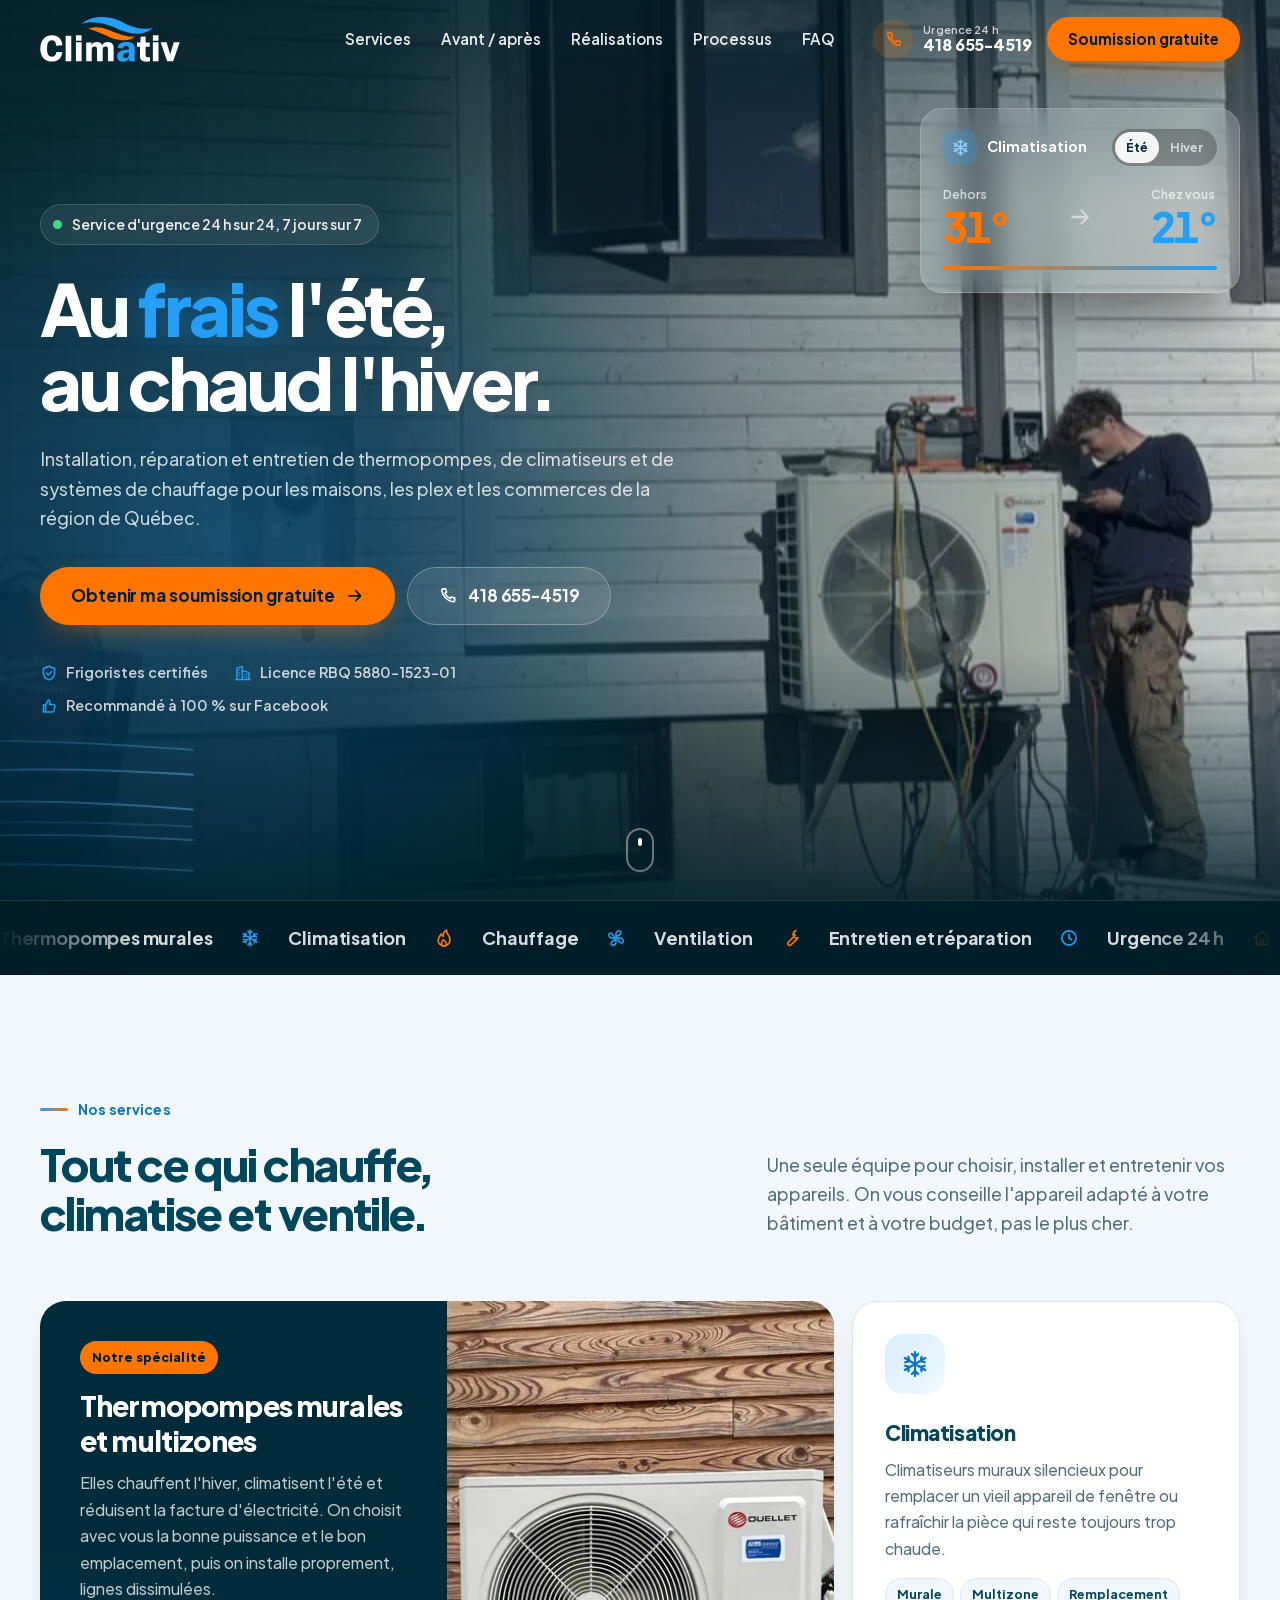
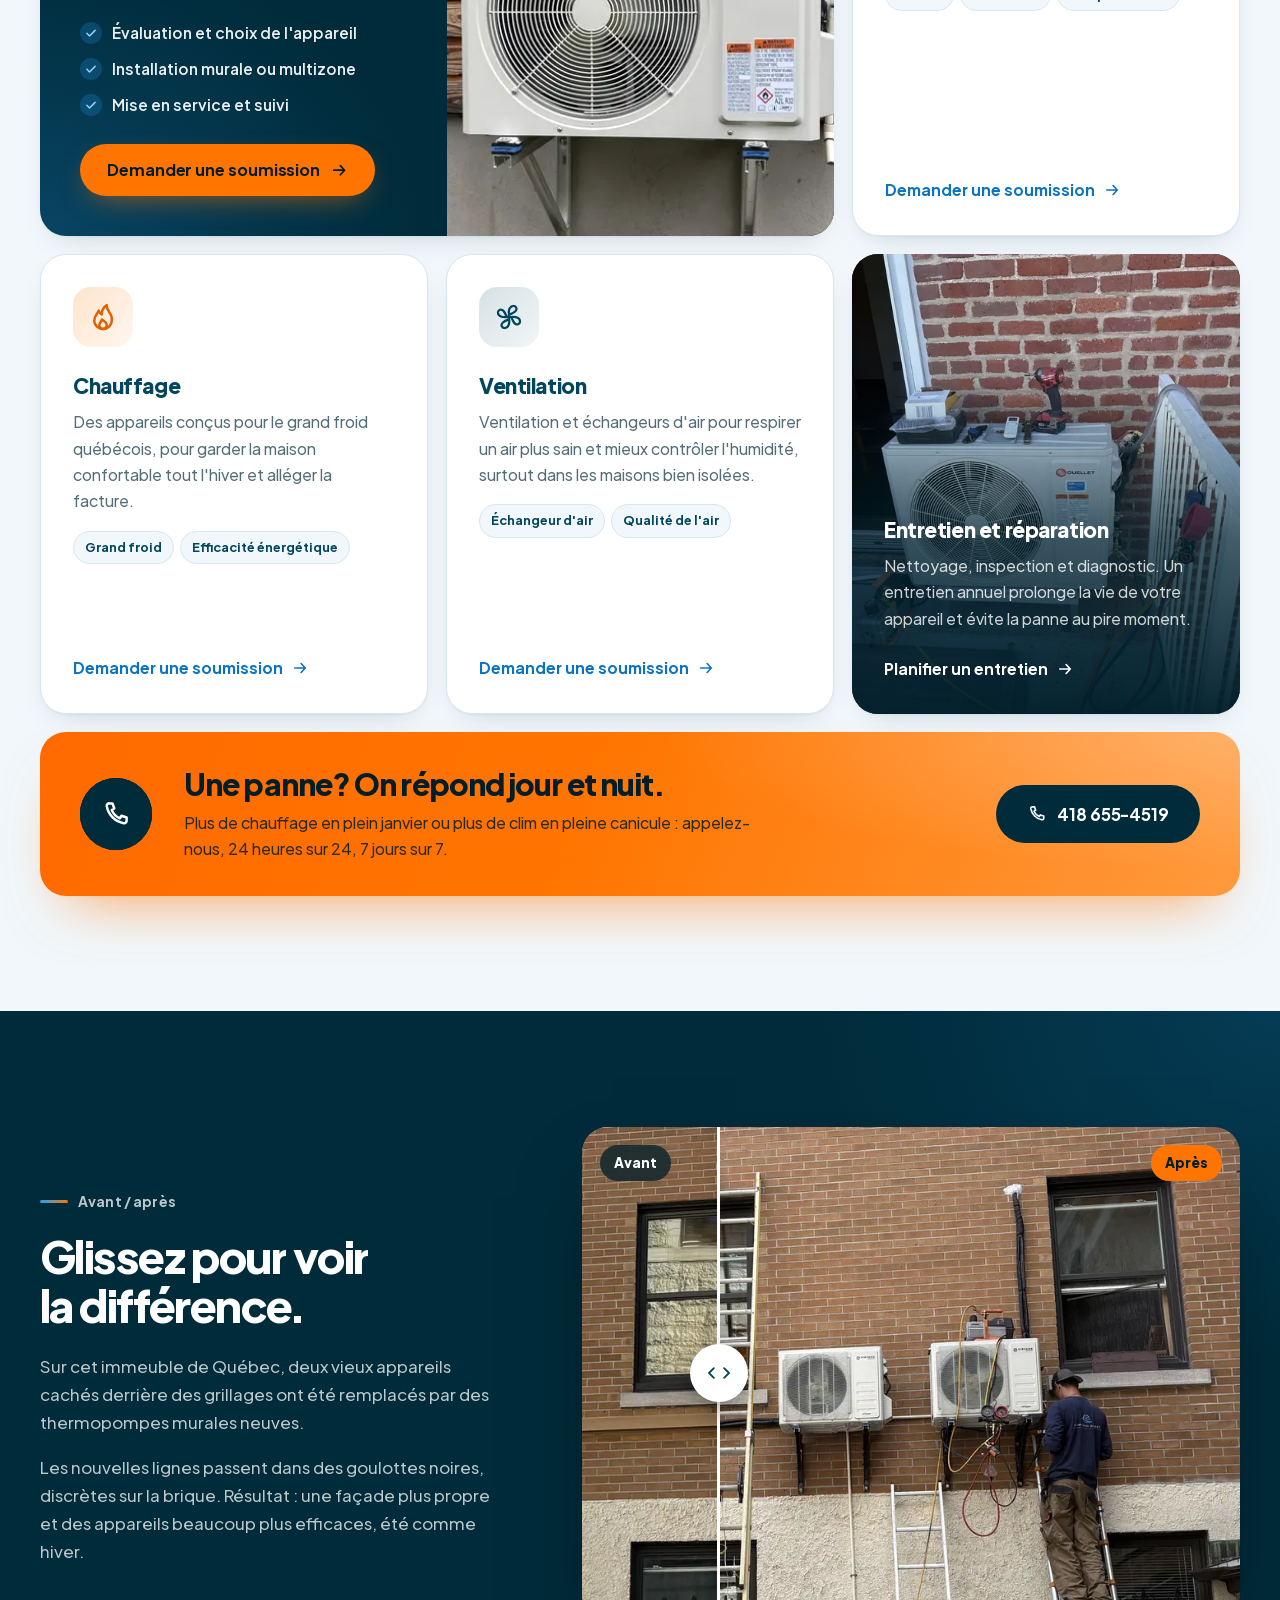
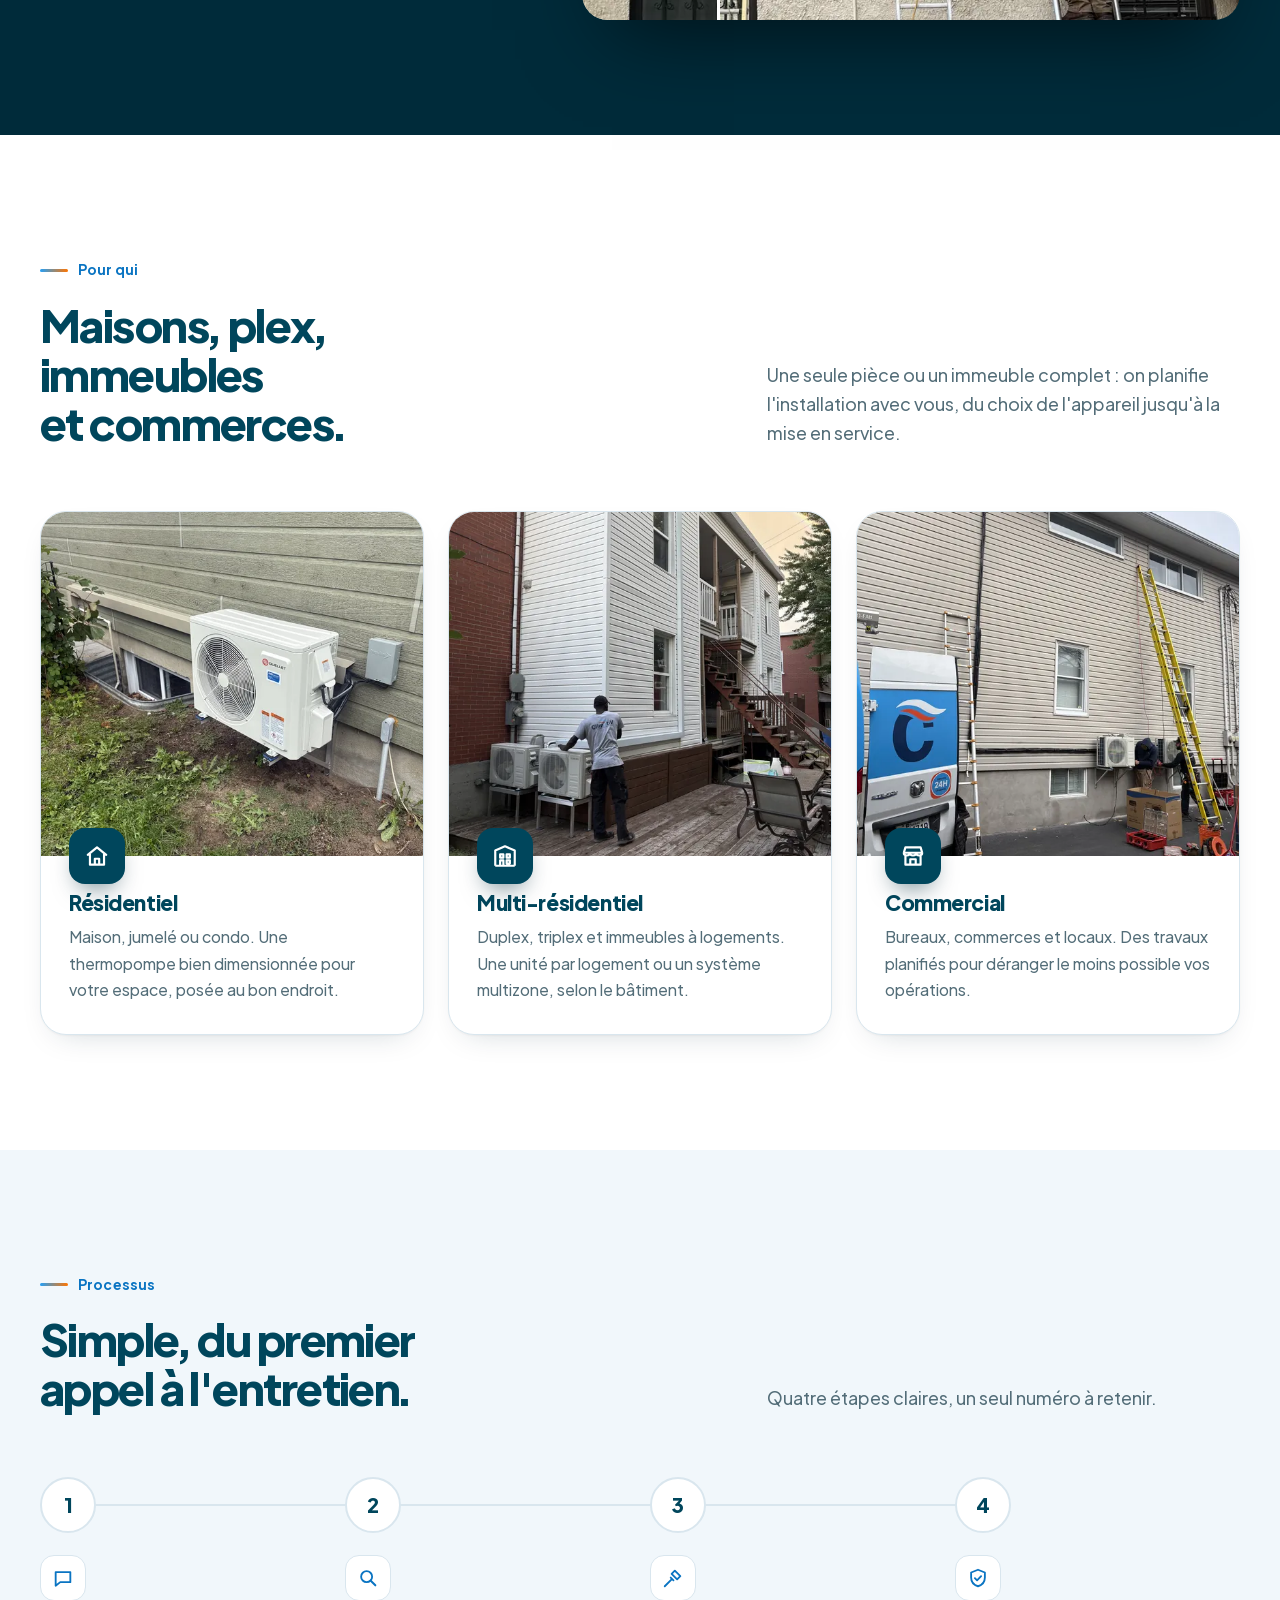
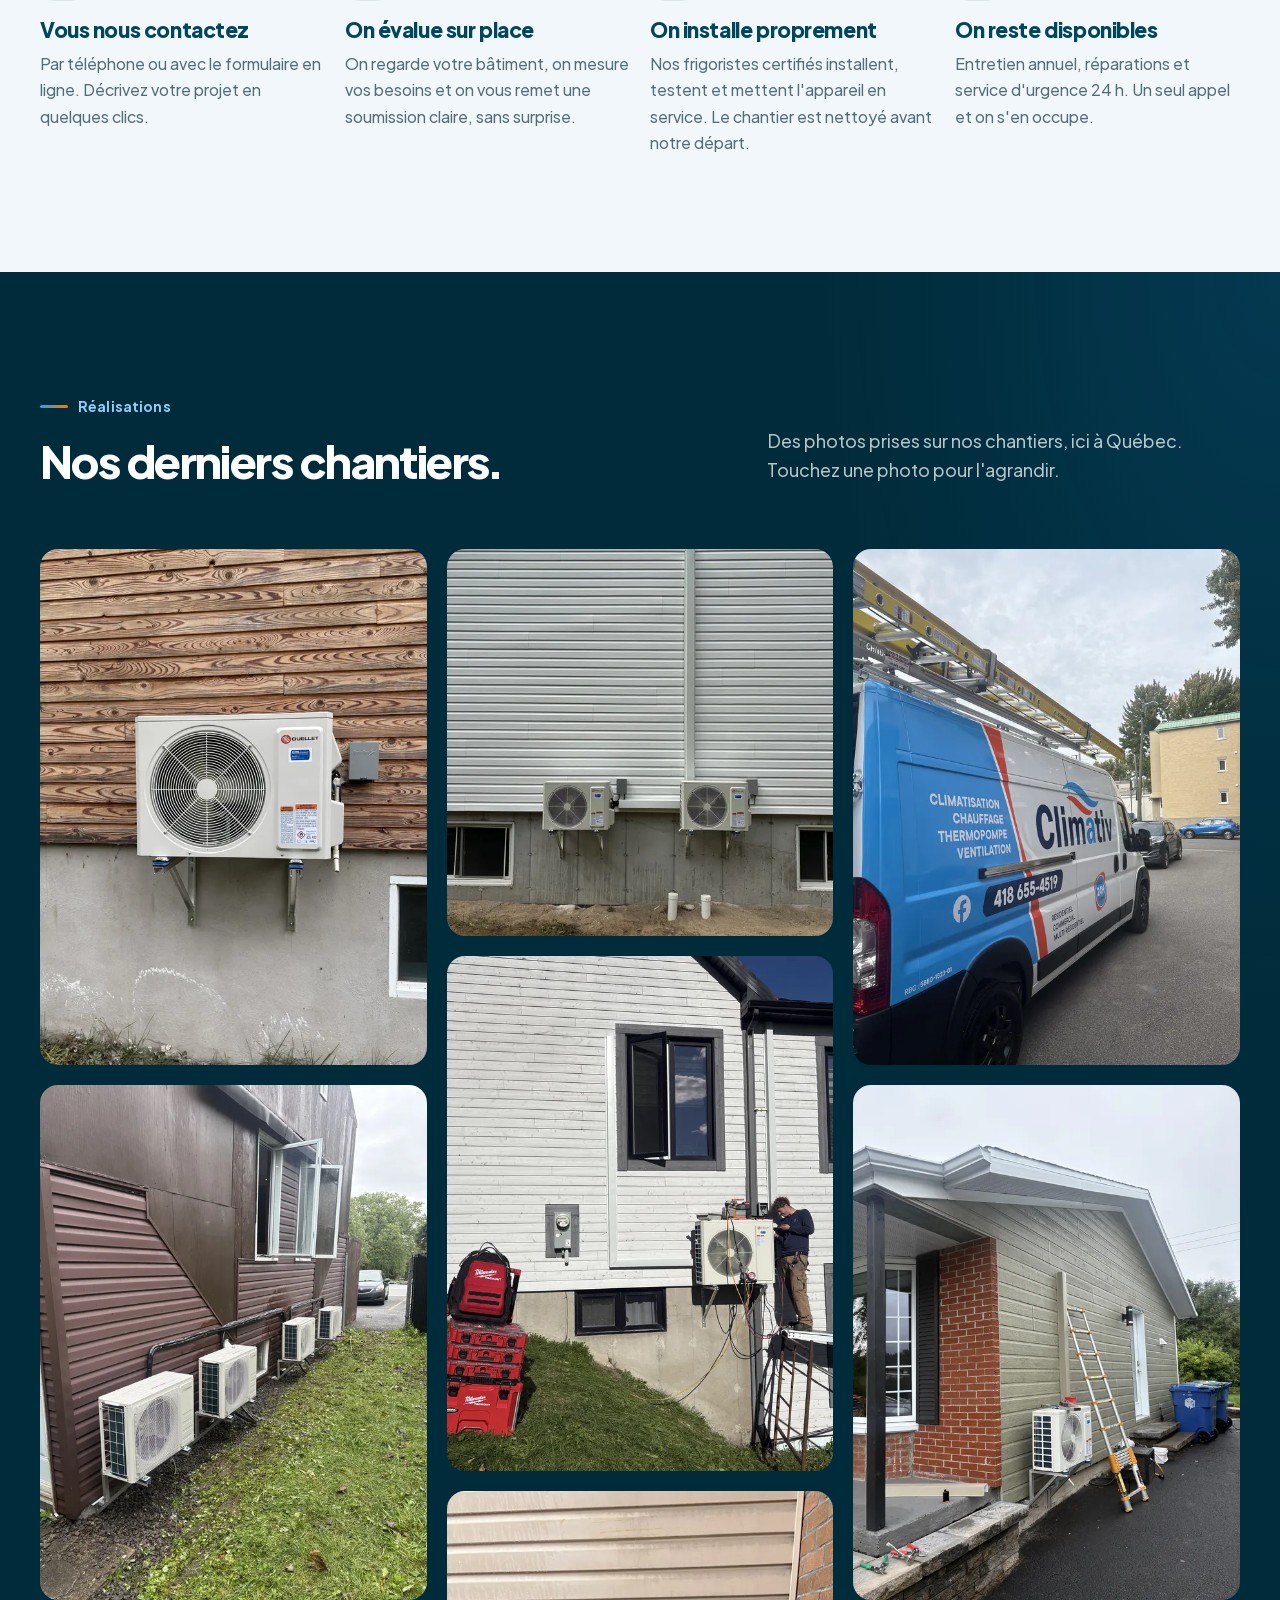
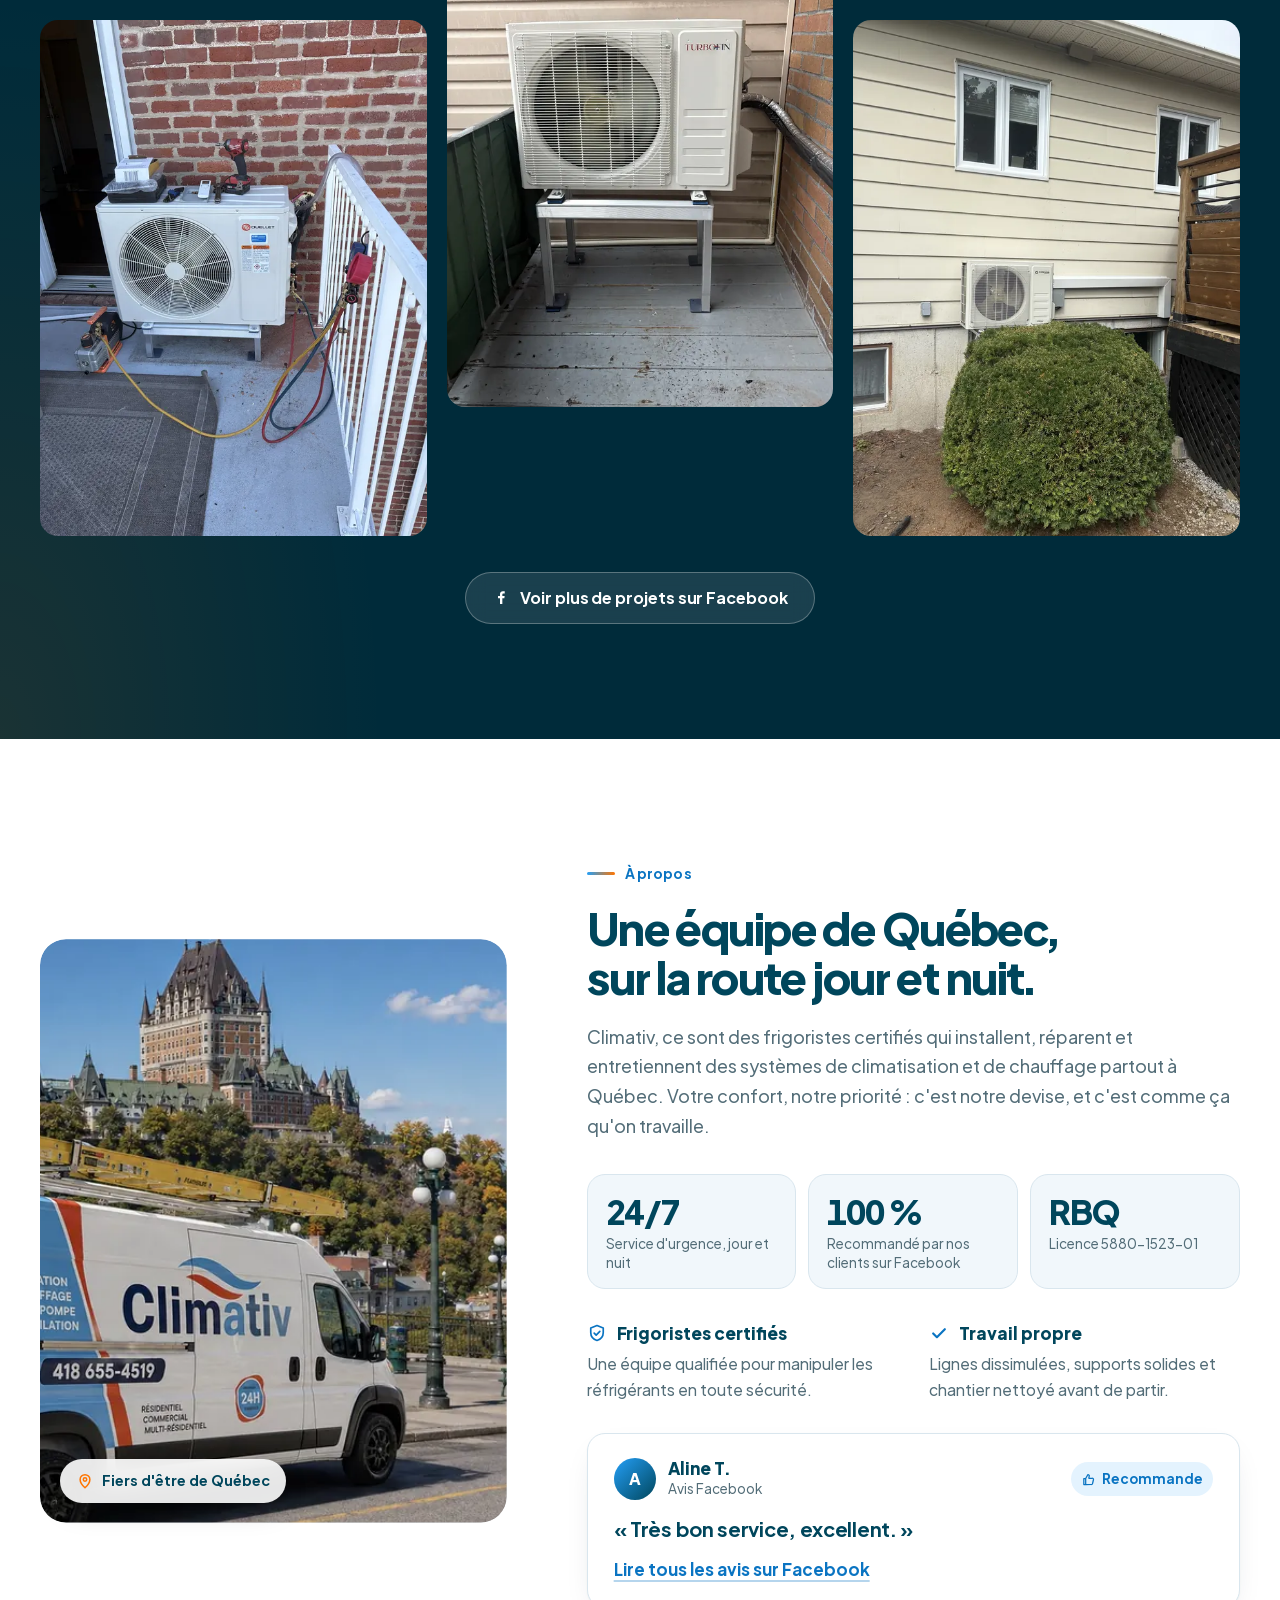
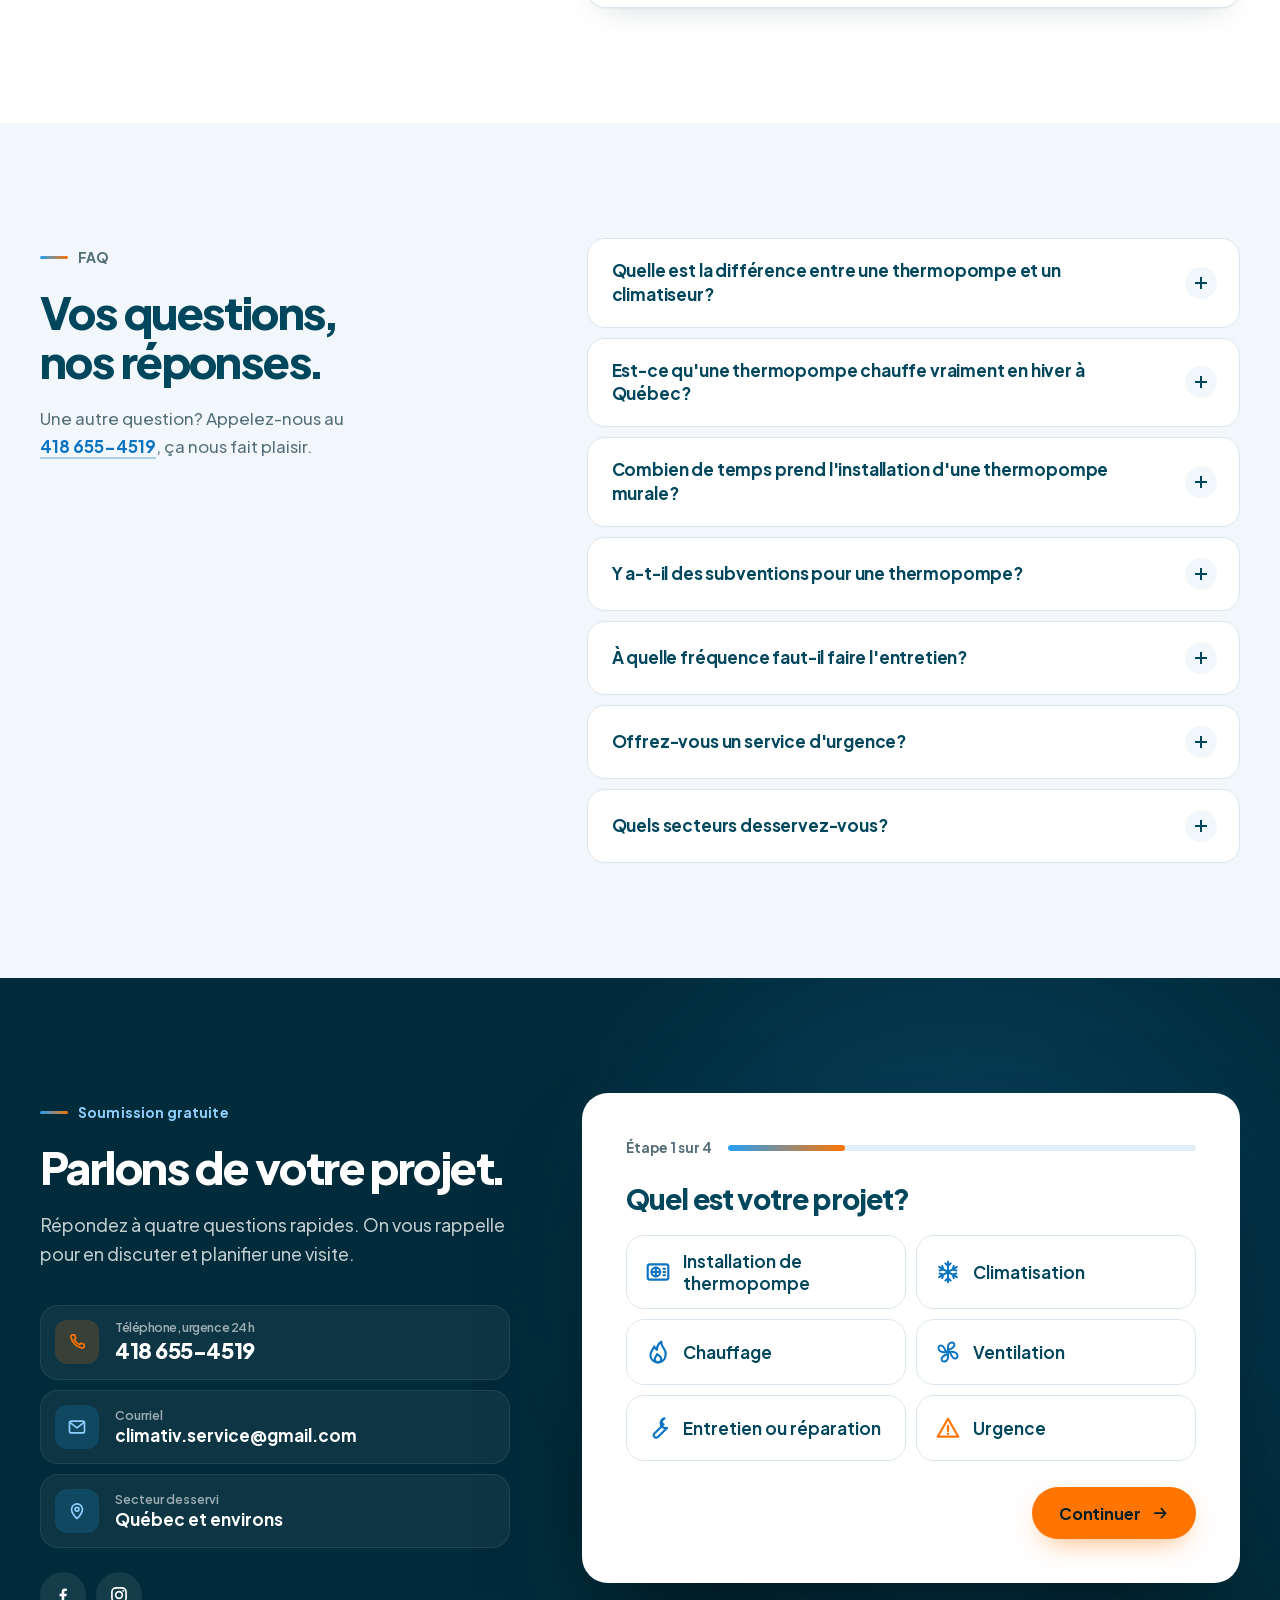
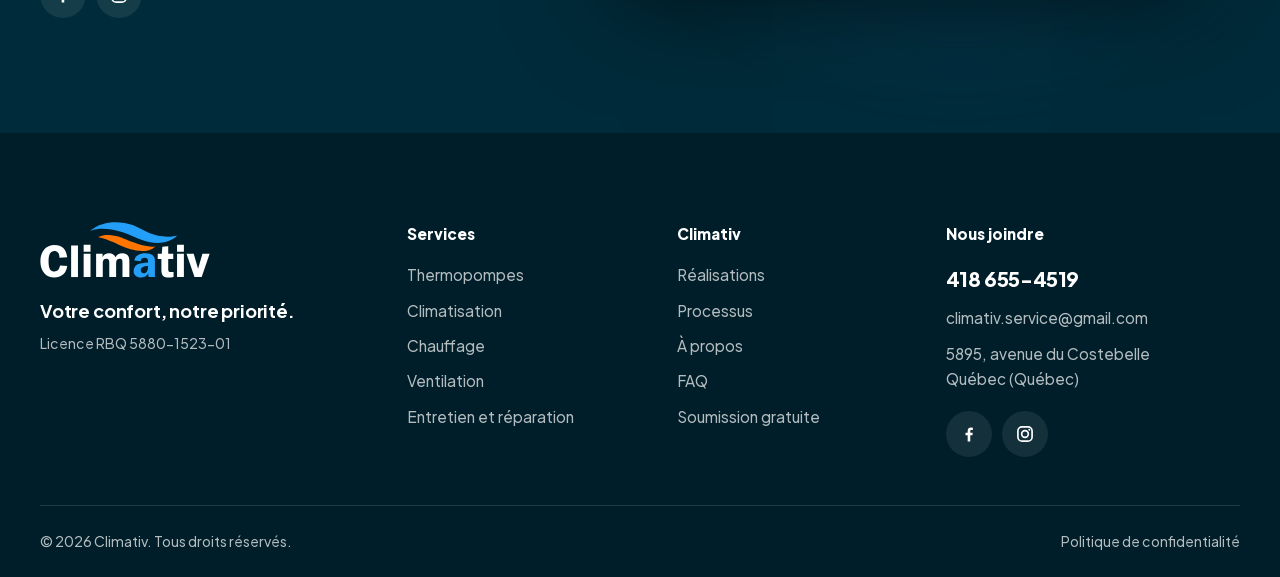
==== commit bc3207a4: "Add files via upload" ====
--- a/index.html
+++ b/index.html
@@ -14,7 +14,7 @@
   <meta property="og:title" content="Climativ | Thermopompe, climatisation et chauffage à Québec">
   <meta property="og:description" content="Frigoristes certifiés. Installation, réparation et entretien. Urgence 24 h : 418 655-4519.">
   <meta property="og:url" content="https://climativ.ca/">
-  <meta property="og:image" content="https://climativ.ca/images/og-climativ.jpg">
+  <meta property="og:image" content="https://climativ.ca/og-climativ.jpg">
   <meta property="og:image:width" content="1200">
   <meta property="og:image:height" content="630">
   <meta name="twitter:card" content="summary_large_image">
@@ -24,12 +24,12 @@
   <link rel="apple-touch-icon" href="apple-touch-icon.png">
   <link rel="manifest" href="site.webmanifest">
 
-  <link rel="preload" href="fonts/jakarta-latin-var.woff2" as="font" type="font/woff2" crossorigin>
-  <link rel="preload" as="image" href="images/hero-large-2000.webp" imagesrcset="images/hero-large-1280.webp 1280w, images/hero-large-2000.webp 2000w" imagesizes="100vw" media="(min-width: 900px)">
-  <link rel="preload" as="image" href="images/hero-mobile-960.webp" imagesrcset="images/hero-mobile-640.webp 640w, images/hero-mobile-960.webp 960w" imagesizes="100vw" media="(max-width: 899px)">
-  <link rel="stylesheet" href="css/styles.css">
+  <link rel="preload" href="jakarta-latin-var.woff2" as="font" type="font/woff2" crossorigin>
+  <link rel="preload" as="image" href="hero-large-2000.webp" imagesrcset="hero-large-1280.webp 1280w, hero-large-2000.webp 2000w" imagesizes="100vw" media="(min-width: 900px)">
+  <link rel="preload" as="image" href="hero-mobile-960.webp" imagesrcset="hero-mobile-640.webp 640w, hero-mobile-960.webp 960w" imagesizes="100vw" media="(max-width: 899px)">
+  <link rel="stylesheet" href="styles.css">
   <script>document.documentElement.classList.add('js')</script>
-  <script defer src="js/main.js"></script>
+  <script defer src="main.js"></script>
 
   <script type="application/ld+json">
   {
@@ -40,7 +40,7 @@
     "description": "Frigoristes certifiés à Québec : installation, réparation et entretien de thermopompes, climatiseurs, systèmes de chauffage et de ventilation. Résidentiel, commercial et multi-résidentiel. Service d'urgence 24 h.",
     "url": "https://climativ.ca/",
     "logo": "https://climativ.ca/icon-512.png",
-    "image": "https://climativ.ca/images/og-climativ.jpg",
+    "image": "https://climativ.ca/og-climativ.jpg",
     "telephone": "+1-418-655-4519",
     "email": "climativ.service@gmail.com",
     "address": {
@@ -103,8 +103,8 @@
   <header class="site-header" data-header>
     <div class="wrap site-header__inner">
       <a class="brand" href="./" aria-label="Climativ, retour à l'accueil">
-        <img class="brand__logo brand__logo--light" src="images/logo-climativ-blanc.svg" alt="Climativ" width="150" height="50">
-        <img class="brand__logo brand__logo--dark" src="images/logo-climativ.svg" alt="" width="150" height="50" aria-hidden="true">
+        <img class="brand__logo brand__logo--light" src="logo-climativ-blanc.svg" alt="Climativ" width="150" height="50">
+        <img class="brand__logo brand__logo--dark" src="logo-climativ.svg" alt="" width="150" height="50" aria-hidden="true">
       </a>
 
       <nav class="nav" id="menu" aria-label="Navigation principale" data-nav>
@@ -143,8 +143,8 @@
     <section class="hero" data-hero data-mode="froid" aria-labelledby="hero-titre">
       <div class="hero__media" data-hero-media>
         <picture>
-          <source media="(min-width: 900px)" srcset="images/hero-large-1280.webp 1280w, images/hero-large-2000.webp 2000w" sizes="100vw">
-          <img class="hero__img" src="images/hero-mobile-960.webp" srcset="images/hero-mobile-640.webp 640w, images/hero-mobile-960.webp 960w" sizes="100vw" width="960" height="1408" alt="Un frigoriste de Climativ fait la mise en service d'une thermopompe murale neuve" fetchpriority="high">
+          <source media="(min-width: 900px)" srcset="hero-large-1280.webp 1280w, hero-large-2000.webp 2000w" sizes="100vw">
+          <img class="hero__img" src="hero-mobile-960.webp" srcset="hero-mobile-640.webp 640w, hero-mobile-960.webp 960w" sizes="100vw" width="960" height="1408" alt="Un frigoriste de Climativ fait la mise en service d'une thermopompe murale neuve" fetchpriority="high">
         </picture>
       </div>
       <div class="hero__shade" aria-hidden="true"></div>
@@ -287,7 +287,7 @@
               <a class="btn btn--braise" href="#soumission" data-preselect="Installation de thermopompe">Demander une soumission<svg class="icon"><use href="#i-arrow"/></svg></a>
             </div>
             <div class="card__media">
-              <img src="images/service-thermopompe-1200.webp" srcset="images/service-thermopompe-700.webp 700w, images/service-thermopompe-1200.webp 1200w" sizes="(min-width: 1024px) 32vw, 92vw" width="1200" height="900" alt="Thermopompe murale neuve installée sur un support contre un revêtement de bois" loading="lazy">
+              <img src="service-thermopompe-1200.webp" srcset="service-thermopompe-700.webp 700w, service-thermopompe-1200.webp 1200w" sizes="(min-width: 1024px) 32vw, 92vw" width="1200" height="900" alt="Thermopompe murale neuve installée sur un support contre un revêtement de bois" loading="lazy">
             </div>
           </article>
 
@@ -316,7 +316,7 @@
           </article>
 
           <article class="card card--photo card--maint" data-reveal data-spotlight>
-            <img src="images/service-entretien-900.webp" srcset="images/service-entretien-600.webp 600w, images/service-entretien-900.webp 900w" sizes="(min-width: 1024px) 30vw, 92vw" width="900" height="900" alt="Unité extérieure branchée à des manomètres pendant un entretien" loading="lazy">
+            <img src="service-entretien-900.webp" srcset="service-entretien-600.webp 600w, service-entretien-900.webp 900w" sizes="(min-width: 1024px) 30vw, 92vw" width="900" height="900" alt="Unité extérieure branchée à des manomètres pendant un entretien" loading="lazy">
             <div class="card__body">
               <h3 class="card__title">Entretien et réparation</h3>
               <p>Nettoyage, inspection et diagnostic. Un entretien annuel prolonge la vie de votre appareil et évite la panne au pire moment.</p>
@@ -346,9 +346,9 @@
           <p data-reveal>Les nouvelles lignes passent dans des goulottes noires, discrètes sur la brique. Résultat : une façade plus propre et des appareils beaucoup plus efficaces, été comme hiver.</p>
         </div>
         <div class="ba" data-ba data-reveal style="--pos: 50%">
-          <img class="ba__img" src="images/apres-v2-1400.webp" srcset="images/apres-v2-800.webp 800w, images/apres-v2-1400.webp 1400w" sizes="(min-width: 960px) 58vw, 92vw" width="1400" height="1050" alt="Après : thermopompe murale neuve sur la façade de brique, lignes dans une goulotte noire" loading="lazy">
+          <img class="ba__img" src="apres-v2-1400.webp" srcset="apres-v2-800.webp 800w, apres-v2-1400.webp 1400w" sizes="(min-width: 960px) 58vw, 92vw" width="1400" height="1050" alt="Après : thermopompe murale neuve sur la façade de brique, lignes dans une goulotte noire" loading="lazy">
           <div class="ba__before">
-            <img class="ba__img" src="images/avant-v2-1400.webp" srcset="images/avant-v2-800.webp 800w, images/avant-v2-1400.webp 1400w" sizes="(min-width: 960px) 58vw, 92vw" width="1400" height="1050" alt="Avant : vieil appareil caché derrière un grillage noir sur la même façade" loading="lazy">
+            <img class="ba__img" src="avant-v2-1400.webp" srcset="avant-v2-800.webp 800w, avant-v2-1400.webp 1400w" sizes="(min-width: 960px) 58vw, 92vw" width="1400" height="1050" alt="Avant : vieil appareil caché derrière un grillage noir sur la même façade" loading="lazy">
           </div>
           <span class="ba__label ba__label--avant" aria-hidden="true">Avant</span>
           <span class="ba__label ba__label--apres" aria-hidden="true">Après</span>
@@ -372,7 +372,7 @@
         </div>
         <div class="sector-grid">
           <article class="sector" data-reveal>
-            <div class="sector__media"><img src="images/secteur-residentiel-900.webp" srcset="images/secteur-residentiel-560.webp 560w, images/secteur-residentiel-900.webp 900w" sizes="(min-width: 960px) 30vw, (min-width: 640px) 46vw, 80vw" width="900" height="1125" alt="Thermopompe murale installée contre une maison au revêtement vert" loading="lazy"></div>
+            <div class="sector__media"><img src="secteur-residentiel-900.webp" srcset="secteur-residentiel-560.webp 560w, secteur-residentiel-900.webp 900w" sizes="(min-width: 960px) 30vw, (min-width: 640px) 46vw, 80vw" width="900" height="1125" alt="Thermopompe murale installée contre une maison au revêtement vert" loading="lazy"></div>
             <div class="sector__body">
               <span class="sector__icon"><svg class="icon"><use href="#i-home"/></svg></span>
               <h3 class="card__title">Résidentiel</h3>
@@ -380,7 +380,7 @@
             </div>
           </article>
           <article class="sector" data-reveal>
-            <div class="sector__media"><img src="images/secteur-multi-900.webp" srcset="images/secteur-multi-560.webp 560w, images/secteur-multi-900.webp 900w" sizes="(min-width: 960px) 30vw, (min-width: 640px) 46vw, 80vw" width="900" height="1125" alt="Technicien Climativ devant deux unités extérieures à l'arrière d'un plex" loading="lazy"></div>
+            <div class="sector__media"><img src="secteur-multi-900.webp" srcset="secteur-multi-560.webp 560w, secteur-multi-900.webp 900w" sizes="(min-width: 960px) 30vw, (min-width: 640px) 46vw, 80vw" width="900" height="1125" alt="Technicien Climativ devant deux unités extérieures à l'arrière d'un plex" loading="lazy"></div>
             <div class="sector__body">
               <span class="sector__icon"><svg class="icon"><use href="#i-plex"/></svg></span>
               <h3 class="card__title">Multi-résidentiel</h3>
@@ -388,7 +388,7 @@
             </div>
           </article>
           <article class="sector" data-reveal>
-            <div class="sector__media"><img src="images/secteur-commercial-900.webp" srcset="images/secteur-commercial-560.webp 560w, images/secteur-commercial-900.webp 900w" sizes="(min-width: 960px) 30vw, (min-width: 640px) 46vw, 80vw" width="900" height="1125" alt="Équipe Climativ installant plusieurs unités sur un grand bâtiment, camion de service à côté" loading="lazy"></div>
+            <div class="sector__media"><img src="secteur-commercial-900.webp" srcset="secteur-commercial-560.webp 560w, secteur-commercial-900.webp 900w" sizes="(min-width: 960px) 30vw, (min-width: 640px) 46vw, 80vw" width="900" height="1125" alt="Équipe Climativ installant plusieurs unités sur un grand bâtiment, camion de service à côté" loading="lazy"></div>
             <div class="sector__body">
               <span class="sector__icon"><svg class="icon"><use href="#i-shop"/></svg></span>
               <h3 class="card__title">Commercial</h3>
@@ -452,15 +452,15 @@
           <p class="section-head__intro" data-reveal>Des photos prises sur nos chantiers, ici à Québec. Touchez une photo pour l'agrandir.</p>
         </div>
         <ul class="gallery" data-gallery>
-          <li data-reveal><button class="gallery__item" type="button" data-full="images/realisation-support-mural-1200.webp"><img src="images/realisation-support-mural-600.webp" width="600" height="800" alt="Thermopompe murale sur support, contre un revêtement de bois" loading="lazy"><span class="gallery__cap">Unité sur support mural, revêtement de bois</span></button></li>
-          <li data-reveal><button class="gallery__item" type="button" data-full="images/realisation-quatre-unites-1200.webp"><img src="images/realisation-quatre-unites-600.webp" width="600" height="800" alt="Quatre unités extérieures alignées sur le côté d'un immeuble" loading="lazy"><span class="gallery__cap">Quatre unités, immeuble à logements</span></button></li>
-          <li data-reveal><button class="gallery__item" type="button" data-full="images/realisation-mise-en-service-1200.webp"><img src="images/realisation-mise-en-service-600.webp" width="600" height="800" alt="Unité extérieure branchée à des manomètres et à une pompe à vide" loading="lazy"><span class="gallery__cap">Mise sous vide et mise en service</span></button></li>
-          <li data-reveal><button class="gallery__item" type="button" data-full="images/realisation-double-1200.webp"><img src="images/realisation-double-600.webp" width="600" height="600" alt="Deux unités extérieures fixées sur supports sous un revêtement gris" loading="lazy"><span class="gallery__cap">Deux unités sur supports muraux</span></button></li>
-          <li data-reveal><button class="gallery__item" type="button" data-full="images/realisation-installation-1200.webp"><img src="images/realisation-installation-600.webp" width="600" height="800" alt="Frigoriste sur une échelle raccordant une thermopompe murale" loading="lazy"><span class="gallery__cap">Raccordement d'une thermopompe murale</span></button></li>
-          <li data-reveal><button class="gallery__item" type="button" data-full="images/realisation-balcon-1200.webp"><img src="images/realisation-balcon-600.webp" width="600" height="800" alt="Unité extérieure installée sur une base surélevée sur un balcon" loading="lazy"><span class="gallery__cap">Base surélevée sur un balcon</span></button></li>
-          <li data-reveal><button class="gallery__item" type="button" data-full="images/camion-climativ-1200.webp"><img src="images/camion-climativ-600.webp" width="600" height="800" alt="Camion de service Climativ avec échelles sur le toit" loading="lazy"><span class="gallery__cap">Nos camions, équipés pour intervenir</span></button></li>
-          <li data-reveal><button class="gallery__item" type="button" data-full="images/realisation-bungalow-1200.webp"><img src="images/realisation-bungalow-600.webp" width="600" height="800" alt="Thermopompe sur support à côté de l'entrée d'un bungalow" loading="lazy"><span class="gallery__cap">Installation sur un bungalow</span></button></li>
-          <li data-reveal><button class="gallery__item" type="button" data-full="images/realisation-discret-1200.webp"><img src="images/realisation-discret-600.webp" width="600" height="800" alt="Unité extérieure discrète derrière une haie, sous les fenêtres d'une maison" loading="lazy"><span class="gallery__cap">Unité discrète derrière la haie</span></button></li>
+          <li data-reveal><button class="gallery__item" type="button" data-full="realisation-support-mural-1200.webp"><img src="realisation-support-mural-600.webp" width="600" height="800" alt="Thermopompe murale sur support, contre un revêtement de bois" loading="lazy"><span class="gallery__cap">Unité sur support mural, revêtement de bois</span></button></li>
+          <li data-reveal><button class="gallery__item" type="button" data-full="realisation-quatre-unites-1200.webp"><img src="realisation-quatre-unites-600.webp" width="600" height="800" alt="Quatre unités extérieures alignées sur le côté d'un immeuble" loading="lazy"><span class="gallery__cap">Quatre unités, immeuble à logements</span></button></li>
+          <li data-reveal><button class="gallery__item" type="button" data-full="realisation-mise-en-service-1200.webp"><img src="realisation-mise-en-service-600.webp" width="600" height="800" alt="Unité extérieure branchée à des manomètres et à une pompe à vide" loading="lazy"><span class="gallery__cap">Mise sous vide et mise en service</span></button></li>
+          <li data-reveal><button class="gallery__item" type="button" data-full="realisation-double-1200.webp"><img src="realisation-double-600.webp" width="600" height="600" alt="Deux unités extérieures fixées sur supports sous un revêtement gris" loading="lazy"><span class="gallery__cap">Deux unités sur supports muraux</span></button></li>
+          <li data-reveal><button class="gallery__item" type="button" data-full="realisation-installation-1200.webp"><img src="realisation-installation-600.webp" width="600" height="800" alt="Frigoriste sur une échelle raccordant une thermopompe murale" loading="lazy"><span class="gallery__cap">Raccordement d'une thermopompe murale</span></button></li>
+          <li data-reveal><button class="gallery__item" type="button" data-full="realisation-balcon-1200.webp"><img src="realisation-balcon-600.webp" width="600" height="800" alt="Unité extérieure installée sur une base surélevée sur un balcon" loading="lazy"><span class="gallery__cap">Base surélevée sur un balcon</span></button></li>
+          <li data-reveal><button class="gallery__item" type="button" data-full="camion-climativ-1200.webp"><img src="camion-climativ-600.webp" width="600" height="800" alt="Camion de service Climativ avec échelles sur le toit" loading="lazy"><span class="gallery__cap">Nos camions, équipés pour intervenir</span></button></li>
+          <li data-reveal><button class="gallery__item" type="button" data-full="realisation-bungalow-1200.webp"><img src="realisation-bungalow-600.webp" width="600" height="800" alt="Thermopompe sur support à côté de l'entrée d'un bungalow" loading="lazy"><span class="gallery__cap">Installation sur un bungalow</span></button></li>
+          <li data-reveal><button class="gallery__item" type="button" data-full="realisation-discret-1200.webp"><img src="realisation-discret-600.webp" width="600" height="800" alt="Unité extérieure discrète derrière une haie, sous les fenêtres d'une maison" loading="lazy"><span class="gallery__cap">Unité discrète derrière la haie</span></button></li>
         </ul>
         <p class="gallery__more" data-reveal><a class="btn btn--glass" href="https://www.facebook.com/Climativservice" target="_blank" rel="noopener"><svg class="icon"><use href="#i-facebook"/></svg>Voir plus de projets sur Facebook</a></p>
       </div>
@@ -471,7 +471,7 @@
       <div class="wrap about__grid">
         <figure class="about__photo" data-reveal>
           <div class="about__frame">
-            <img data-parallax src="images/camion-vieux-quebec-1020.webp" srcset="images/camion-vieux-quebec-640.webp 640w, images/camion-vieux-quebec-1020.webp 1020w" sizes="(min-width: 960px) 40vw, 92vw" width="1020" height="1020" alt="Camion Climativ stationné sur la terrasse Dufferin, devant le Château Frontenac à Québec" loading="lazy">
+            <img data-parallax src="camion-vieux-quebec-1020.webp" srcset="camion-vieux-quebec-640.webp 640w, camion-vieux-quebec-1020.webp 1020w" sizes="(min-width: 960px) 40vw, 92vw" width="1020" height="1020" alt="Camion Climativ stationné sur la terrasse Dufferin, devant le Château Frontenac à Québec" loading="lazy">
           </div>
           <figcaption class="about__badge"><svg class="icon"><use href="#i-pin"/></svg>Fiers d'être de Québec</figcaption>
         </figure>
@@ -668,7 +668,7 @@
   <footer class="site-footer">
     <div class="wrap footer__grid">
       <div class="footer__brand">
-        <img src="images/logo-climativ-blanc.svg" alt="Climativ" width="170" height="57" loading="lazy">
+        <img src="logo-climativ-blanc.svg" alt="Climativ" width="170" height="57" loading="lazy">
         <p class="footer__slogan">Votre confort, notre priorité.</p>
         <p class="footer__rbq">Licence RBQ 5880-1523-01</p>
       </div>
--- a/styles.css
+++ b/styles.css
@@ -0,0 +1,1572 @@
+/* =========================================================
+   Climativ — feuille de style (v2)
+   Couleurs du logo : marine #00465C, ciel #249FF7, braise #FF7500
+   Police : Plus Jakarta Sans (hébergée sur le site)
+   ========================================================= */
+
+@font-face {
+  font-family: 'Plus Jakarta Sans';
+  src: url('jakarta-latin-var.woff2') format('woff2');
+  font-weight: 200 800;
+  font-style: normal;
+  font-display: swap;
+}
+
+:root {
+  --marine: #00465C;
+  --nuit: #002B3A;
+  --nuit-2: #003648;
+  --abysse: #001E29;
+  --ciel: #249FF7;
+  --ciel-clair: #8FD0FF;
+  --ciel-texte: #0A74C2;
+  --braise: #FF7500;
+  --braise-clair: #FF9A3D;
+  --givre: #F1F7FB;
+  --givre-2: #E2EEF5;
+  --blanc: #FFFFFF;
+  --texte: #1E3C47;
+  --texte-doux: #536D78;
+  --ligne: #D9E6EE;
+  --ligne-nuit: rgba(255, 255, 255, .12);
+
+  --font: 'Plus Jakarta Sans', system-ui, -apple-system, 'Segoe UI', Roboto, sans-serif;
+
+  --r-s: 10px;
+  --r-m: 18px;
+  --r-l: 26px;
+
+  --wrap: 1240px;
+  --gutter: clamp(18px, 4vw, 40px);
+  --section-y: clamp(80px, 9vw, 128px);
+  --header-h: 78px;
+
+  --ease: cubic-bezier(.16, 1, .3, 1);
+  --shadow-card: 0 1px 2px rgba(0, 43, 58, .04), 0 12px 32px -18px rgba(0, 43, 58, .25);
+  --shadow-lift: 0 2px 4px rgba(0, 43, 58, .04), 0 32px 60px -28px rgba(0, 43, 58, .45);
+}
+
+/* ---------- Base ---------- */
+*,
+*::before,
+*::after { box-sizing: border-box; }
+
+html {
+  -webkit-text-size-adjust: 100%;
+  scroll-behavior: smooth;
+  scroll-padding-top: 90px;
+}
+
+body {
+  margin: 0;
+  font-family: var(--font);
+  font-size: 1.0625rem;
+  font-weight: 450;
+  line-height: 1.65;
+  color: var(--texte);
+  background: var(--blanc);
+  -webkit-font-smoothing: antialiased;
+  -moz-osx-font-smoothing: grayscale;
+  text-rendering: optimizeLegibility;
+  overflow-x: clip;
+}
+
+img, svg { display: block; max-width: 100%; }
+img { height: auto; }
+a { color: inherit; }
+p { margin: 0 0 1em; }
+p:last-child { margin-bottom: 0; }
+h1, h2, h3 { margin: 0; }
+ul, ol { margin: 0; padding: 0; list-style: none; }
+figure { margin: 0; }
+button, input, textarea, select { font: inherit; color: inherit; }
+button { cursor: pointer; }
+::selection { background: var(--ciel); color: var(--blanc); }
+
+:focus-visible {
+  outline: 3px solid var(--ciel);
+  outline-offset: 3px;
+  border-radius: 6px;
+}
+
+.sprite { position: absolute; width: 0; height: 0; overflow: hidden; }
+.sr-only {
+  position: absolute; width: 1px; height: 1px; padding: 0; margin: -1px;
+  overflow: hidden; clip: rect(0 0 0 0); white-space: nowrap; border: 0;
+}
+.nowrap { white-space: nowrap; }
+.skip {
+  position: absolute; left: 16px; top: -60px; z-index: 100;
+  background: var(--braise); color: var(--abysse); font-weight: 700;
+  padding: 10px 16px; border-radius: var(--r-s); text-decoration: none;
+  transition: top .2s;
+}
+.skip:focus { top: 12px; }
+
+.icon { width: 1.25em; height: 1.25em; flex: none; fill: none; }
+
+.wrap {
+  width: 100%;
+  max-width: calc(var(--wrap) + var(--gutter) * 2);
+  margin-inline: auto;
+  padding-inline: var(--gutter);
+}
+.section { padding-block: var(--section-y); position: relative; }
+
+/* Barre de progression de lecture */
+.progress {
+  position: fixed; inset: 0 0 auto 0; height: 3px; z-index: 60;
+  pointer-events: none;
+}
+.progress span {
+  display: block; height: 100%;
+  background: linear-gradient(90deg, var(--ciel), var(--braise));
+  transform-origin: 0 50%;
+  transform: scaleX(var(--p, 0));
+}
+
+/* ---------- Typographie ---------- */
+.h2 {
+  font-size: clamp(2rem, 3.5vw, 3.05rem);
+  font-weight: 800;
+  line-height: 1.1;
+  letter-spacing: -.035em;
+  color: var(--marine);
+  text-wrap: balance;
+}
+.eyebrow {
+  display: inline-flex;
+  align-items: center;
+  gap: 10px;
+  margin-bottom: 18px;
+  font-size: .875rem;
+  font-weight: 700;
+  letter-spacing: .01em;
+  color: var(--ciel-texte);
+}
+.eyebrow::before {
+  content: '';
+  width: 28px; height: 3px; border-radius: 3px;
+  background: linear-gradient(90deg, var(--ciel), var(--braise));
+}
+.eyebrow--light { color: var(--ciel-clair); }
+
+.section-head {
+  display: grid;
+  gap: 18px 64px;
+  margin-bottom: clamp(44px, 5vw, 64px);
+}
+.section-head__intro {
+  font-size: 1.125rem;
+  line-height: 1.6;
+  color: var(--texte-doux);
+  max-width: 44ch;
+}
+@media (min-width: 960px) {
+  .section-head { grid-template-columns: minmax(0, 7fr) minmax(0, 5fr); align-items: end; }
+  .section-head .h2 { max-width: 16ch; }
+}
+.section-head--light .h2 { color: var(--blanc); }
+.section-head--light .section-head__intro { color: rgba(255, 255, 255, .72); }
+
+.card__title {
+  font-size: 1.3125rem;
+  font-weight: 800;
+  line-height: 1.25;
+  letter-spacing: -.02em;
+  color: var(--marine);
+}
+
+.link {
+  color: var(--ciel-texte);
+  font-weight: 700;
+  text-decoration: underline;
+  text-decoration-thickness: 2px;
+  text-underline-offset: 4px;
+  text-decoration-color: color-mix(in srgb, currentColor 30%, transparent);
+  transition: text-decoration-color .2s;
+}
+.link:hover { text-decoration-color: currentColor; }
+
+/* ---------- Boutons ---------- */
+.btn {
+  position: relative;
+  isolation: isolate;
+  overflow: hidden;
+  display: inline-flex;
+  align-items: center;
+  justify-content: center;
+  gap: .6em;
+  min-height: 52px;
+  padding: 0 26px;
+  border: 1px solid transparent;
+  border-radius: 999px;
+  font-size: 1rem;
+  font-weight: 700;
+  letter-spacing: -.005em;
+  line-height: 1.1;
+  text-decoration: none;
+  white-space: nowrap;
+  transition: background-color .25s, color .25s, border-color .25s, transform .35s var(--ease), box-shadow .35s var(--ease);
+}
+.btn .icon { width: 1.15em; height: 1.15em; transition: transform .35s var(--ease); }
+.btn:hover .icon:last-child:not(:first-child) { transform: translateX(4px); }
+.btn::after {
+  content: '';
+  position: absolute; inset: 0; z-index: -1;
+  background: linear-gradient(110deg, transparent 30%, rgba(255, 255, 255, .45) 50%, transparent 70%);
+  transform: translateX(-120%);
+  transition: transform .8s var(--ease);
+}
+.btn:hover::after { transform: translateX(120%); }
+.btn:active { transform: translateY(1px) scale(.99); }
+.btn--sm { min-height: 44px; padding: 0 20px; font-size: .95rem; }
+.btn--lg { min-height: 58px; padding: 0 30px; font-size: 1.0625rem; }
+.btn--block { width: 100%; }
+
+/* Texte nuit sur orange : contraste AA */
+.btn--braise { background: var(--braise); color: var(--abysse); box-shadow: 0 10px 30px -12px rgba(255, 117, 0, .7); }
+.btn--braise:hover { background: var(--braise-clair); box-shadow: 0 16px 36px -12px rgba(255, 117, 0, .8); transform: translateY(-2px); }
+.btn--nuit { background: var(--nuit); color: var(--blanc); }
+.btn--nuit:hover { background: var(--marine); transform: translateY(-2px); }
+.btn--glass {
+  background: rgba(255, 255, 255, .1);
+  border-color: rgba(255, 255, 255, .28);
+  color: var(--blanc);
+  backdrop-filter: blur(10px);
+}
+.btn--glass:hover { background: rgba(255, 255, 255, .18); border-color: rgba(255, 255, 255, .5); transform: translateY(-2px); }
+.btn--text {
+  background: none; color: var(--texte-doux); padding-inline: 10px;
+}
+.btn--text::after { display: none; }
+.btn--text:hover { color: var(--marine); }
+
+/* ---------- En-tête ---------- */
+.site-header {
+  position: fixed;
+  inset: 0 0 auto 0;
+  z-index: 50;
+  height: var(--header-h);
+  color: var(--blanc);
+  transition: background-color .35s, box-shadow .35s, color .35s, transform .45s var(--ease), height .35s var(--ease);
+}
+.site-header__inner { height: 100%; display: flex; align-items: center; gap: 24px; }
+.brand { display: block; flex: none; position: relative; z-index: 2; }
+.brand__logo { width: 140px; height: auto; }
+.brand__logo--dark { display: none; }
+
+.site-header.is-solid {
+  --header-h: 70px;
+  background: rgba(255, 255, 255, .92);
+  color: var(--marine);
+  box-shadow: 0 1px 0 rgba(0, 43, 58, .08), 0 10px 30px -20px rgba(0, 43, 58, .3);
+  backdrop-filter: blur(14px) saturate(1.5);
+}
+.site-header.is-solid .brand__logo--light { display: none; }
+.site-header.is-solid .brand__logo--dark { display: block; }
+.site-header.is-hidden { transform: translateY(-105%); }
+
+.nav { margin-left: auto; }
+.nav__list { display: flex; gap: 2px; }
+.nav__list a {
+  position: relative;
+  display: block;
+  padding: 10px 14px;
+  font-size: .95rem;
+  font-weight: 600;
+  text-decoration: none;
+  opacity: .9;
+  transition: opacity .2s;
+}
+.nav__list a::after {
+  content: '';
+  position: absolute; left: 14px; right: 14px; bottom: 4px; height: 2px; border-radius: 2px;
+  background: linear-gradient(90deg, var(--ciel), var(--braise));
+  transform: scaleX(0); transform-origin: left;
+  transition: transform .4s var(--ease);
+}
+.nav__list a:hover { opacity: 1; }
+.nav__list a:hover::after { transform: scaleX(1); }
+.nav__mobile-extra { display: none; }
+
+.site-header__actions { display: flex; align-items: center; gap: 16px; }
+.header-phone {
+  display: inline-flex; align-items: center; gap: 10px;
+  text-decoration: none; font-weight: 800; font-size: 1rem; line-height: 1.15;
+  letter-spacing: -.01em;
+}
+.header-phone__icon {
+  width: 40px; height: 40px; display: grid; place-items: center;
+  border-radius: 999px;
+  background: rgba(255, 117, 0, .16);
+  color: var(--braise);
+}
+.header-phone__icon .icon { width: 19px; height: 19px; }
+.header-phone small { display: block; font-size: .7rem; font-weight: 600; opacity: .75; letter-spacing: .01em; }
+.menu-toggle {
+  display: none;
+  width: 46px; height: 46px;
+  align-items: center; justify-content: center;
+  border: 0; border-radius: 999px;
+  background: color-mix(in srgb, currentColor 12%, transparent);
+  position: relative; z-index: 2;
+}
+.menu-toggle .icon { width: 22px; height: 22px; }
+.menu-toggle .icon--close { display: none; }
+
+@media (max-width: 1120px) {
+  .nav__list a { padding-inline: 10px; }
+  .nav__list a::after { left: 10px; right: 10px; }
+  .header-phone__label { display: none; }
+}
+
+@media (max-width: 960px) {
+  :root { --header-h: 68px; }
+  .site-header.is-solid { --header-h: 64px; }
+  .brand__logo { width: 120px; }
+  .menu-toggle { display: inline-flex; }
+  .header-cta { display: none; }
+  .header-phone__icon { width: 46px; height: 46px; }
+  .site-header__actions { gap: 8px; margin-left: auto; }
+
+  .nav {
+    position: fixed;
+    inset: 0;
+    z-index: 1;
+    margin: 0;
+    padding: calc(var(--header-h) + 28px) var(--gutter) 32px;
+    background: radial-gradient(120% 60% at 100% 0%, rgba(36, 159, 247, .18), transparent 60%), var(--nuit);
+    color: var(--blanc);
+    display: flex;
+    flex-direction: column;
+    gap: 28px;
+    overflow-y: auto;
+    visibility: hidden;
+    clip-path: circle(0% at calc(100% - 40px) 34px);
+    transition: clip-path .6s var(--ease), visibility 0s .6s;
+  }
+  .nav__list { flex-direction: column; gap: 0; }
+  .nav__list li { opacity: 0; transform: translateY(16px); transition: opacity .4s, transform .5s var(--ease); }
+  .nav__list a {
+    padding: 14px 0;
+    font-size: 1.75rem;
+    font-weight: 800;
+    letter-spacing: -.03em;
+    border-bottom: 1px solid var(--ligne-nuit);
+  }
+  .nav__list a::after { display: none; }
+  .nav__mobile-extra { display: grid; gap: 12px; opacity: 0; transition: opacity .4s .35s; }
+  .nav__note { margin: 4px 0 0; text-align: center; font-size: .95rem; color: rgba(255, 255, 255, .7); }
+
+  .menu-open .nav { visibility: visible; clip-path: circle(150% at calc(100% - 40px) 34px); transition: clip-path .7s var(--ease); }
+  .menu-open .nav__list li { opacity: 1; transform: none; }
+  .menu-open .nav__list li:nth-child(1) { transition-delay: .12s; }
+  .menu-open .nav__list li:nth-child(2) { transition-delay: .17s; }
+  .menu-open .nav__list li:nth-child(3) { transition-delay: .22s; }
+  .menu-open .nav__list li:nth-child(4) { transition-delay: .27s; }
+  .menu-open .nav__list li:nth-child(5) { transition-delay: .32s; }
+  .menu-open .nav__mobile-extra { opacity: 1; }
+  .menu-open .site-header { color: var(--blanc); background: transparent; box-shadow: none; backdrop-filter: none; transform: none; }
+  .menu-open .site-header .brand__logo--light { display: block; }
+  .menu-open .site-header .brand__logo--dark { display: none; }
+  .menu-open .menu-toggle .icon--open { display: none; }
+  .menu-open .menu-toggle .icon--close { display: block; }
+  .menu-open { overflow: hidden; }
+}
+
+/* =========================================================
+   ACCUEIL
+   ========================================================= */
+.hero {
+  --accent: var(--ciel);
+  position: relative;
+  isolation: isolate;
+  overflow: hidden;
+  min-height: max(640px, 100svh);
+  display: flex;
+  flex-direction: column;
+  justify-content: center;
+  color: var(--blanc);
+  background: var(--abysse);
+  padding-top: calc(var(--header-h) + 40px);
+  padding-bottom: 96px;
+}
+.hero[data-mode="chaud"] { --accent: var(--braise); }
+
+.hero__media { position: absolute; inset: 0; z-index: -3; overflow: hidden; }
+.hero__media picture { display: block; width: 100%; height: 100%; }
+.hero__img {
+  width: 100%; height: 100%;
+  object-fit: cover;
+  object-position: 62% 50%;
+  transform: scale(var(--zoom, 1)) translateY(var(--py, 0px));
+  will-change: transform;
+}
+
+.hero__shade { position: absolute; inset: 0; z-index: -2; pointer-events: none; }
+.hero__shade {
+  background:
+    linear-gradient(180deg, rgba(0, 30, 41, .55) 0%, transparent 22%),
+    linear-gradient(0deg, rgba(0, 30, 41, .85) 0%, transparent 28%),
+    linear-gradient(90deg, rgba(0, 30, 41, .95) 0%, rgba(0, 30, 41, .88) 30%, rgba(0, 30, 41, .5) 56%, rgba(0, 30, 41, .12) 100%);
+}
+.hero__shade::before,
+.hero__shade::after {
+  content: '';
+  position: absolute; inset: 0;
+  transition: opacity 1.4s ease;
+}
+.hero__shade::before { background: radial-gradient(60% 70% at 18% 60%, rgba(36, 159, 247, .28), transparent 70%); }
+.hero__shade::after { background: radial-gradient(60% 70% at 18% 60%, rgba(255, 117, 0, .24), transparent 70%); opacity: 0; }
+.hero[data-mode="chaud"] .hero__shade::before { opacity: 0; }
+.hero[data-mode="chaud"] .hero__shade::after { opacity: 1; }
+
+@media (max-width: 899px) {
+  /* Mobile : la photo est agrandie et ancrée en haut pour que l'appareil
+     et le technicien apparaissent dans le bas de l'écran d'accueil */
+  .hero__media picture { height: 100%; }
+  .hero__img { height: 128%; object-position: 64% 0%; }
+  .hero__shade {
+    background:
+      linear-gradient(180deg, rgba(0, 30, 41, .96) 0%, rgba(0, 30, 41, .9) 44%, rgba(0, 30, 41, .45) 66%, rgba(0, 30, 41, .2) 82%, rgba(0, 30, 41, .75) 100%);
+  }
+  .hero__trust li { text-shadow: 0 1px 12px rgba(0, 20, 28, .9); }
+}
+
+/* Lignes d'air */
+.hero__flow {
+  position: absolute; inset: 0; z-index: -1;
+  width: 100%; height: 100%;
+  pointer-events: none;
+}
+.flow { transition: opacity 1.4s ease; }
+.flow--froid { filter: drop-shadow(0 0 6px rgba(36, 159, 247, .9)); }
+.flow--chaud { filter: drop-shadow(0 0 6px rgba(255, 117, 0, .9)); }
+.flow path {
+  fill: none;
+  stroke-width: 2;
+  stroke-linecap: round;
+  vector-effect: non-scaling-stroke;
+  stroke-dasharray: 220 780;
+  stroke-dashoffset: 1000;
+  animation: souffle 9s linear infinite;
+  opacity: .75;
+}
+.flow path:nth-child(2) { animation-duration: 11s; animation-delay: -3s; opacity: .5; }
+.flow path:nth-child(3) { animation-duration: 8s; animation-delay: -5s; stroke-width: 2.2; }
+.flow path:nth-child(4) { animation-duration: 13s; animation-delay: -1s; opacity: .4; }
+.flow path:nth-child(5) { animation-duration: 10s; animation-delay: -7s; opacity: .55; }
+.flow path:nth-child(6) { animation-duration: 12s; animation-delay: -9s; opacity: .35; }
+.flow--chaud { opacity: 0; }
+.hero[data-mode="chaud"] .flow--froid { opacity: 0; }
+.hero[data-mode="chaud"] .flow--chaud { opacity: 1; }
+@keyframes souffle { to { stroke-dashoffset: 0; } }
+
+.hero__inner { position: relative; }
+.hero__content { max-width: 720px; }
+.hero__lead { max-width: 36em; }
+
+.hero__pill {
+  display: inline-flex; align-items: center; gap: 10px;
+  margin-bottom: 26px;
+  padding: 8px 16px 8px 12px;
+  border-radius: 999px;
+  background: rgba(255, 255, 255, .08);
+  border: 1px solid rgba(255, 255, 255, .16);
+  backdrop-filter: blur(10px);
+  font-size: .875rem; font-weight: 600;
+  color: rgba(255, 255, 255, .92);
+}
+.live-dot {
+  position: relative;
+  width: 9px; height: 9px; border-radius: 50%;
+  background: #3DDC84;
+  box-shadow: 0 0 0 0 rgba(61, 220, 132, .6);
+  animation: pulse-dot 2s infinite;
+}
+@keyframes pulse-dot {
+  0% { box-shadow: 0 0 0 0 rgba(61, 220, 132, .55); }
+  70% { box-shadow: 0 0 0 10px rgba(61, 220, 132, 0); }
+  100% { box-shadow: 0 0 0 0 rgba(61, 220, 132, 0); }
+}
+
+.hero__title {
+  font-size: clamp(2.6rem, 5.6vw, 5rem);
+  font-weight: 800;
+  line-height: 1.04;
+  letter-spacing: -.045em;
+  margin-bottom: 24px;
+}
+.hero__line { display: block; overflow: hidden; padding-bottom: .08em; margin-bottom: -.08em; }
+.hero__line-in {
+  display: inline-block;
+  transition: opacity .9s ease, transform .9s var(--ease);
+}
+.hero__title em {
+  font-style: normal;
+  color: var(--blanc);
+  transition: color 1s ease, text-shadow 1s ease;
+}
+/* Le mot de la saison active prend sa couleur : bleu l'été, orange l'hiver */
+.hero[data-mode="froid"] .hero__line--froid em { color: var(--ciel); text-shadow: 0 0 40px rgba(36, 159, 247, .45); }
+.hero[data-mode="chaud"] .hero__line--chaud em { color: var(--braise); text-shadow: 0 0 40px rgba(255, 117, 0, .45); }
+.p { margin-left: -.09em; }
+
+.hero__lead {
+  font-size: clamp(1.0625rem, 1.4vw, 1.2rem);
+  line-height: 1.65;
+  color: rgba(255, 255, 255, .8);
+  max-width: 36em;
+  margin-bottom: 34px;
+}
+.hero__ctas { display: flex; flex-wrap: wrap; gap: 12px; margin-bottom: 36px; }
+.hero__trust {
+  display: flex; flex-wrap: wrap; gap: 10px 26px;
+  font-size: .9rem; font-weight: 600;
+  color: rgba(255, 255, 255, .78);
+}
+.hero__trust li { display: inline-flex; align-items: center; gap: 8px; }
+.hero__trust .icon { width: 18px; height: 18px; color: var(--accent); transition: color 1s; }
+
+/* Carte thermostat */
+.thermo {
+  --c-out: var(--braise);
+  --c-in: var(--ciel);
+  width: 320px;
+  margin-top: 40px;
+  padding: 20px 22px 22px;
+  border-radius: 22px;
+  background: linear-gradient(160deg, rgba(255, 255, 255, .16), rgba(255, 255, 255, .06));
+  border: 1px solid rgba(255, 255, 255, .2);
+  backdrop-filter: blur(18px) saturate(1.4);
+  box-shadow: 0 30px 60px -20px rgba(0, 0, 0, .5);
+  color: var(--blanc);
+}
+.hero[data-mode="chaud"] .thermo { --c-out: var(--ciel); --c-in: var(--braise); }
+@media (min-width: 1100px) {
+  .hero__inner { position: static; }
+  .thermo {
+    position: absolute;
+    right: max(var(--gutter), calc((100% - var(--wrap)) / 2));
+    top: calc(var(--header-h) + 30px);
+    margin: 0;
+    animation: flotte 7s ease-in-out infinite;
+  }
+}
+@keyframes flotte { 50% { translate: 0 -10px; } }
+.thermo__head { display: flex; align-items: center; justify-content: space-between; gap: 12px; margin-bottom: 18px; }
+.thermo__mode { display: inline-flex; align-items: center; gap: 10px; font-size: .9rem; font-weight: 700; }
+.thermo__icon {
+  width: 34px; height: 34px;
+  display: grid; place-items: center;
+  border-radius: 10px;
+  transition: opacity .6s, transform .8s var(--ease);
+}
+.thermo__icon .icon { width: 19px; height: 19px; }
+.thermo__icon--froid { background: rgba(36, 159, 247, .25); color: var(--ciel-clair); }
+.thermo__icon--chaud { background: rgba(255, 117, 0, .25); color: #FFB067; position: absolute; opacity: 0; transform: rotate(-90deg) scale(.6); }
+.thermo__mode { position: relative; }
+.hero[data-mode="chaud"] .thermo__icon--froid { opacity: 0; transform: rotate(90deg) scale(.6); }
+.hero[data-mode="chaud"] .thermo__icon--chaud { opacity: 1; transform: none; }
+.thermo__icon--froid .icon { animation: tourne 10s linear infinite; }
+.thermo__switch {
+  display: inline-flex; padding: 3px;
+  border-radius: 999px;
+  background: rgba(0, 0, 0, .25);
+}
+.thermo__switch button {
+  border: 0; background: none; color: rgba(255, 255, 255, .7);
+  font-size: .78rem; font-weight: 700;
+  padding: 5px 11px; border-radius: 999px;
+  transition: background-color .4s, color .4s;
+}
+.thermo__switch button[aria-pressed="true"] { background: rgba(255, 255, 255, .92); color: var(--nuit); }
+.thermo__temps { display: flex; align-items: center; justify-content: space-between; gap: 10px; }
+.thermo__temp small { display: block; font-size: .78rem; font-weight: 600; color: rgba(255, 255, 255, .7); margin-bottom: 2px; }
+.thermo__temp strong {
+  font-size: 2.6rem; font-weight: 800; letter-spacing: -.05em; line-height: 1;
+  font-variant-numeric: tabular-nums;
+  transition: color 1s;
+}
+.thermo__temp--out strong { color: var(--c-out); }
+.thermo__temp--in strong { color: var(--c-in); }
+.thermo__arrow { width: 26px; height: 26px; color: rgba(255, 255, 255, .5); }
+.thermo__bar { margin-top: 16px; height: 4px; border-radius: 4px; background: rgba(255, 255, 255, .12); overflow: hidden; }
+.thermo__bar span {
+  display: block; height: 100%; width: 100%;
+  background: linear-gradient(90deg, var(--c-out), var(--c-in));
+  transform-origin: left;
+  animation: cycle var(--cycle, 5s) linear infinite;
+}
+@keyframes cycle { from { transform: scaleX(0); } to { transform: scaleX(1); } }
+.thermo.is-paused .thermo__bar span { animation-play-state: paused; }
+
+.hero__scroll {
+  position: absolute; left: 50%; bottom: 28px;
+  width: 28px; height: 44px; margin-left: -14px;
+  border-radius: 999px;
+  border: 2px solid rgba(255, 255, 255, .4);
+}
+.hero__scroll span {
+  position: absolute; left: 50%; top: 8px;
+  width: 4px; height: 8px; margin-left: -2px; border-radius: 4px;
+  background: var(--blanc);
+  animation: molette 1.8s var(--ease) infinite;
+}
+@keyframes molette { 0% { opacity: 0; transform: translateY(-4px); } 30% { opacity: 1; } 100% { opacity: 0; transform: translateY(14px); } }
+@media (max-width: 1099px) { .hero__scroll { display: none; } }
+
+@media (max-width: 640px) {
+  .hero { padding-top: calc(var(--header-h) + 28px); padding-bottom: 48px; justify-content: flex-start; }
+  .hero__pill { font-size: .8rem; margin-bottom: 22px; }
+  .hero__ctas .btn { width: 100%; }
+  .hero__trust { flex-direction: column; gap: 10px; }
+  .thermo { width: 100%; margin-top: 32px; }
+}
+
+/* Séquence d'arrivée */
+@media (prefers-reduced-motion: no-preference) {
+  .js .hero__img { animation: zoom-in 2.6s var(--ease) backwards; }
+  .js .hero__line-in { animation: monte-ligne 1.1s var(--ease) both; }
+  .js .hero__line--froid .hero__line-in { animation-delay: .25s; }
+  .js .hero__line--chaud .hero__line-in { animation-delay: .4s; }
+  .js [data-intro] { animation: fondu-haut 1s var(--ease) both; }
+  .js .hero__pill { animation-delay: .1s; }
+  .js .hero__lead { animation-delay: .55s; }
+  .js .hero__ctas { animation-delay: .68s; }
+  .js .hero__trust { animation-delay: .8s; }
+  .js .thermo { animation: fondu-carte 1.2s .9s var(--ease) both, flotte 7s 2.1s ease-in-out infinite; }
+  .js .hero__flow { animation: fondu 2s .6s ease both; }
+  .js .hero__scroll { animation: fondu 1s 1.6s ease both; }
+}
+@keyframes zoom-in { from { transform: scale(1.14); } }
+@keyframes monte-ligne { from { transform: translateY(110%); } }
+@keyframes fondu-haut { from { opacity: 0; transform: translateY(24px); } }
+@keyframes fondu-carte { from { opacity: 0; transform: translateY(30px) scale(.96); } }
+@keyframes fondu { from { opacity: 0; } }
+@keyframes tourne { to { transform: rotate(360deg); } }
+
+/* ---------- Bandeau défilant ---------- */
+.ticker {
+  position: relative;
+  overflow: hidden;
+  background: var(--abysse);
+  border-top: 1px solid var(--ligne-nuit);
+  color: rgba(255, 255, 255, .85);
+  padding-block: 22px;
+}
+.ticker::before,
+.ticker::after {
+  content: '';
+  position: absolute; top: 0; bottom: 0; z-index: 1;
+  width: min(140px, 12vw);
+  pointer-events: none;
+}
+.ticker::before { left: 0; background: linear-gradient(90deg, var(--abysse), transparent); }
+.ticker::after { right: 0; background: linear-gradient(-90deg, var(--abysse), transparent); }
+.ticker__track { display: flex; width: max-content; animation: defile 48s linear infinite; }
+.ticker:hover .ticker__track { animation-play-state: paused; }
+.ticker__group { display: flex; align-items: center; gap: 28px; padding-right: 28px; }
+.ticker__group span { font-size: 1.125rem; font-weight: 700; letter-spacing: -.01em; white-space: nowrap; }
+.ticker .icon { width: 20px; height: 20px; }
+.ticker .i-froid { color: var(--ciel); }
+.ticker .i-chaud { color: var(--braise); }
+@keyframes defile { to { transform: translateX(-50%); } }
+
+/* =========================================================
+   SERVICES
+   ========================================================= */
+.services { background: var(--givre); }
+.bento {
+  display: grid;
+  gap: 18px;
+  grid-template-columns: 1fr;
+}
+@media (min-width: 700px) {
+  .bento {
+    grid-template-columns: repeat(2, minmax(0, 1fr));
+    grid-template-areas:
+      "feat feat"
+      "clim chau"
+      "vent main"
+      "urge urge";
+  }
+}
+@media (min-width: 1024px) {
+  .bento {
+    grid-template-columns: repeat(3, minmax(0, 1fr));
+    grid-template-areas:
+      "feat feat clim"
+      "chau vent main"
+      "urge urge urge";
+  }
+}
+.card--feature { grid-area: feat; }
+.card--froid { grid-area: clim; }
+.card--chaud { grid-area: chau; }
+.card--air { grid-area: vent; }
+.card--maint { grid-area: main; }
+.card--urgence { grid-area: urge; }
+@media (max-width: 699px) { .bento > * { grid-area: auto; } }
+
+.card {
+  position: relative;
+  isolation: isolate;
+  overflow: hidden;
+  display: flex;
+  flex-direction: column;
+  padding: 32px;
+  border-radius: var(--r-l);
+  background: var(--blanc);
+  border: 1px solid var(--ligne);
+  box-shadow: var(--shadow-card);
+  transition: transform .6s var(--ease), box-shadow .6s var(--ease), border-color .4s;
+}
+.card:hover { transform: translateY(-6px); box-shadow: var(--shadow-lift); }
+.card p { color: var(--texte-doux); font-size: 1rem; margin: 10px 0 22px; }
+[data-spotlight]::before {
+  content: '';
+  position: absolute; inset: 0; z-index: -1;
+  background: radial-gradient(420px circle at var(--mx, 50%) var(--my, 50%), var(--spot, rgba(36, 159, 247, .14)), transparent 45%);
+  opacity: 0;
+  transition: opacity .5s;
+}
+[data-spotlight]:hover::before { opacity: 1; }
+
+.card__icon {
+  width: 60px; height: 60px;
+  display: grid; place-items: center;
+  margin-bottom: 26px;
+  border-radius: 18px;
+}
+.card__icon .icon { width: 30px; height: 30px; }
+.card--froid .card__icon { background: linear-gradient(135deg, rgba(36, 159, 247, .18), rgba(36, 159, 247, .06)); color: var(--ciel-texte); }
+.card--chaud .card__icon { background: linear-gradient(135deg, rgba(255, 117, 0, .2), rgba(255, 117, 0, .06)); color: #E06200; }
+.card--air .card__icon { background: linear-gradient(135deg, rgba(0, 70, 92, .16), rgba(0, 70, 92, .05)); color: var(--marine); }
+.card--chaud { --spot: rgba(255, 117, 0, .14); }
+.card--air { --spot: rgba(0, 70, 92, .1); }
+
+/* Icônes animées */
+@media (prefers-reduced-motion: no-preference) {
+  .anim-snow .icon { animation: tourne 14s linear infinite; }
+  .card:hover .anim-snow .icon { animation-duration: 3s; }
+  .anim-flame .icon { transform-origin: 50% 90%; animation: flamme 2.4s ease-in-out infinite; }
+  .card:hover .anim-flame .icon { animation-duration: .9s; }
+  .anim-fan .icon { animation: tourne 6s linear infinite; }
+  .card:hover .anim-fan .icon { animation-duration: .8s; }
+}
+@keyframes flamme {
+  0%, 100% { transform: scale(1) skewX(0deg); }
+  25% { transform: scale(1.06, .96) skewX(-3deg); }
+  50% { transform: scale(.97, 1.05) skewX(2deg); }
+  75% { transform: scale(1.04, .98) skewX(-1deg); }
+}
+
+.card__link {
+  margin-top: auto;
+  display: inline-flex; align-items: center; gap: 8px;
+  font-weight: 700; font-size: .98rem;
+  color: var(--ciel-texte);
+  text-decoration: none;
+}
+.card__link .icon { width: 18px; height: 18px; transition: transform .4s var(--ease); }
+.card:hover .card__link .icon { transform: translateX(5px); }
+
+/* Carte vedette : texte + photo */
+.card--feature {
+  display: grid;
+  padding: 0;
+  border: 0;
+  background:
+    radial-gradient(80% 90% at 0% 100%, rgba(36, 159, 247, .22), transparent 60%),
+    var(--nuit);
+  color: var(--blanc);
+  --spot: rgba(255, 255, 255, .08);
+}
+@media (min-width: 700px) { .card--feature { grid-template-columns: minmax(0, 1.05fr) minmax(0, 1fr); } }
+.card--feature .card__body { display: flex; flex-direction: column; align-items: flex-start; padding: clamp(28px, 3.4vw, 40px); }
+.card--feature .card__title { color: var(--blanc); font-size: clamp(1.5rem, 2.2vw, 1.875rem); letter-spacing: -.03em; }
+.card--feature p { color: rgba(255, 255, 255, .76); margin: 12px 0 18px; }
+.card--feature .btn { margin-top: auto; }
+.card__media { position: relative; overflow: hidden; min-height: 260px; }
+.card__media img { position: absolute; inset: 0; width: 100%; height: 100%; object-fit: cover; transition: transform 1.2s var(--ease); }
+.card--feature:hover .card__media img { transform: scale(1.06); }
+.checks { display: grid; gap: 10px; margin-bottom: 26px; }
+.checks li { display: flex; align-items: center; gap: 10px; font-size: .98rem; font-weight: 600; color: rgba(255, 255, 255, .92); }
+.checks .icon {
+  width: 22px; height: 22px; padding: 4px;
+  border-radius: 50%;
+  background: rgba(36, 159, 247, .22);
+  color: var(--ciel-clair);
+}
+.chips { display: flex; flex-wrap: wrap; gap: 6px; margin: -6px 0 24px; }
+.chips li {
+  padding: 5px 11px; border-radius: 999px;
+  background: var(--givre); border: 1px solid var(--ligne);
+  font-size: .8rem; font-weight: 700; color: var(--marine);
+}
+
+/* Cartes photo */
+.card--photo {
+  min-height: 460px;
+  padding: 0;
+  justify-content: flex-end;
+  border: 0;
+  background: var(--nuit);
+  color: var(--blanc);
+  --spot: rgba(255, 255, 255, .12);
+}
+.card--photo img {
+  position: absolute; inset: 0; z-index: -2;
+  width: 100%; height: 100%; object-fit: cover;
+  transition: transform 1.2s var(--ease);
+}
+.card--photo:hover img { transform: scale(1.06); }
+.card--photo::after {
+  content: '';
+  position: absolute; inset: 0; z-index: -1;
+  background: linear-gradient(0deg, rgba(0, 30, 41, .96) 0%, rgba(0, 30, 41, .7) 38%, rgba(0, 30, 41, .05) 72%);
+}
+.card--photo .card__body { padding: 32px; max-width: 560px; }
+.card--photo .card__title { color: var(--blanc); font-size: clamp(1.375rem, 2vw, 1.75rem); }
+.card--photo p { color: rgba(255, 255, 255, .8); }
+.card--photo .card__link { color: var(--blanc); }
+.card--maint .card__title { font-size: 1.3125rem; }
+.tag {
+  display: inline-block;
+  margin-bottom: 14px;
+  padding: 6px 12px;
+  border-radius: 999px;
+  background: var(--braise);
+  color: var(--abysse);
+  font-size: .78rem; font-weight: 800; letter-spacing: .01em;
+}
+
+/* Carte urgence */
+.card--urgence {
+  flex-direction: row;
+  align-items: center;
+  flex-wrap: wrap;
+  gap: 24px 32px;
+  padding: 34px 40px;
+  border: 0;
+  color: var(--abysse);
+  background:
+    radial-gradient(80% 140% at 100% 0%, rgba(255, 255, 255, .25), transparent 60%),
+    linear-gradient(110deg, #FF6A00, var(--braise) 45%, var(--braise-clair));
+  box-shadow: 0 30px 60px -30px rgba(255, 117, 0, .7);
+}
+.card--urgence .card__title { color: var(--abysse); font-size: clamp(1.4rem, 2.4vw, 1.875rem); letter-spacing: -.03em; }
+.card--urgence p { color: rgba(0, 30, 41, .85); margin: 6px 0 0; max-width: 52ch; }
+.urgence__text { flex: 1 1 320px; }
+.urgence__pulse {
+  position: relative;
+  width: 72px; height: 72px; flex: none;
+  display: grid; place-items: center;
+  border-radius: 50%;
+  background: var(--nuit);
+  color: var(--blanc);
+}
+.urgence__pulse .icon { width: 30px; height: 30px; position: relative; z-index: 1; }
+.urgence__pulse span {
+  position: absolute; inset: 0; border-radius: 50%;
+  border: 2px solid var(--nuit);
+  animation: onde 2.4s var(--ease) infinite;
+}
+.urgence__pulse span:nth-child(2) { animation-delay: 1.2s; }
+@keyframes onde { from { transform: scale(1); opacity: .6; } to { transform: scale(1.9); opacity: 0; } }
+@media (max-width: 560px) {
+  .card--urgence { padding: 30px 26px; }
+  .card--urgence .btn { width: 100%; }
+}
+
+/* =========================================================
+   AVANT / APRÈS
+   ========================================================= */
+.before-after {
+  background:
+    radial-gradient(60% 80% at 100% 0%, rgba(36, 159, 247, .14), transparent 60%),
+    var(--nuit);
+  color: var(--blanc);
+}
+.ba__grid { display: grid; gap: 44px; align-items: center; }
+@media (min-width: 960px) {
+  .ba__grid { grid-template-columns: minmax(0, 5fr) minmax(0, 7fr); gap: 72px; }
+}
+.ba__text .h2 { color: var(--blanc); margin-bottom: 22px; }
+.ba__text p { color: rgba(255, 255, 255, .74); max-width: 42ch; }
+
+.ba {
+  --pos: 50%;
+  position: relative;
+  aspect-ratio: 4 / 3;
+  border-radius: var(--r-l);
+  overflow: hidden;
+  background: var(--nuit-2);
+  box-shadow: 0 40px 80px -30px rgba(0, 0, 0, .6);
+  user-select: none;
+  touch-action: pan-y;
+}
+.ba__img { position: absolute; inset: 0; width: 100%; height: 100%; object-fit: cover; }
+.ba__before { position: absolute; inset: 0; clip-path: inset(0 calc(100% - var(--pos)) 0 0); }
+.ba__label {
+  position: absolute; top: 18px;
+  padding: 7px 14px;
+  border-radius: 999px;
+  font-size: .85rem; font-weight: 800;
+  pointer-events: none;
+  backdrop-filter: blur(8px);
+}
+.ba__label--avant { left: 18px; background: rgba(0, 30, 41, .75); color: var(--blanc); }
+.ba__label--apres { right: 18px; background: var(--braise); color: var(--abysse); }
+.ba__handle {
+  position: absolute; top: 0; bottom: 0;
+  left: var(--pos);
+  width: 3px; margin-left: -1.5px;
+  background: var(--blanc);
+  box-shadow: 0 0 20px rgba(0, 0, 0, .35);
+  pointer-events: none;
+}
+.ba__knob {
+  position: absolute; top: 50%; left: 50%;
+  width: 58px; height: 58px; margin: -29px 0 0 -29px;
+  display: flex; align-items: center; justify-content: center;
+  border-radius: 50%;
+  background: var(--blanc);
+  color: var(--marine);
+  box-shadow: 0 8px 24px rgba(0, 0, 0, .35);
+  transition: transform .3s var(--ease);
+}
+.ba:hover .ba__knob { transform: scale(1.08); }
+.ba__knob .icon { width: 18px; height: 18px; margin-inline: -2px; }
+.ba__range {
+  position: absolute; inset: 0; width: 100%; height: 100%;
+  margin: 0; opacity: 0; cursor: ew-resize;
+  -webkit-appearance: none; appearance: none;
+}
+.ba:has(.ba__range:focus-visible) .ba__knob { outline: 3px solid var(--ciel); outline-offset: 3px; }
+
+/* =========================================================
+   SECTEURS
+   ========================================================= */
+.sector-grid { display: grid; gap: 24px; }
+@media (max-width: 639px) {
+  .sector-grid {
+    grid-auto-flow: column;
+    grid-auto-columns: 82%;
+    gap: 14px;
+    overflow-x: auto;
+    scroll-snap-type: x mandatory;
+    scroll-padding-inline: var(--gutter);
+    margin-inline: calc(var(--gutter) * -1);
+    padding-inline: var(--gutter);
+    padding-bottom: 10px;
+    scrollbar-width: none;
+  }
+  .sector-grid::-webkit-scrollbar { display: none; }
+  .sector { scroll-snap-align: start; }
+}
+@media (min-width: 640px) { .sector-grid { grid-template-columns: repeat(2, 1fr); } }
+@media (min-width: 960px) { .sector-grid { grid-template-columns: repeat(3, 1fr); } }
+.sector {
+  border-radius: var(--r-l);
+  background: var(--blanc);
+  border: 1px solid var(--ligne);
+  overflow: hidden;
+  box-shadow: var(--shadow-card);
+  transition: transform .6s var(--ease), box-shadow .6s var(--ease);
+}
+.sector:hover { transform: translateY(-6px); box-shadow: var(--shadow-lift); }
+.sector__media { overflow: hidden; aspect-ratio: 4 / 3.6; background: var(--givre); }
+.sector__media img { width: 100%; height: 100%; object-fit: cover; transition: transform 1.2s var(--ease); }
+.sector:hover .sector__media img { transform: scale(1.06); }
+.sector__body { position: relative; padding: 34px 28px 30px; }
+.sector__icon {
+  position: absolute; top: -28px; left: 28px;
+  width: 56px; height: 56px;
+  display: grid; place-items: center;
+  border-radius: 16px;
+  background: var(--marine);
+  color: var(--blanc);
+  box-shadow: 0 12px 24px -10px rgba(0, 43, 58, .6);
+}
+.sector__icon .icon { width: 26px; height: 26px; }
+.sector .card__title { margin-bottom: 8px; }
+.sector p { color: var(--texte-doux); font-size: 1rem; }
+
+/* =========================================================
+   PROCESSUS
+   ========================================================= */
+.process { background: var(--givre); }
+.steps-wrap { position: relative; }
+.steps { display: grid; gap: 20px; counter-reset: step; }
+@media (min-width: 640px) { .steps { grid-template-columns: repeat(2, 1fr); } }
+@media (min-width: 1024px) { .steps { grid-template-columns: repeat(4, 1fr); } }
+.steps__line {
+  display: none;
+  position: absolute; left: 28px; right: calc((100% - 60px) / 4 - 28px); top: 27px;
+  height: 2px; border-radius: 2px;
+  background: var(--ligne);
+}
+.steps__line span {
+  display: block; height: 100%; border-radius: inherit;
+  background: linear-gradient(90deg, var(--ciel), var(--braise));
+  transform-origin: left;
+  transform: scaleX(var(--line, 0));
+  transition: transform .2s linear;
+}
+@media (min-width: 1024px) { .steps__line { display: block; } }
+.step { position: relative; }
+.step__num {
+  position: relative; z-index: 1;
+  width: 56px; height: 56px;
+  display: grid; place-items: center;
+  margin-bottom: 22px;
+  border-radius: 50%;
+  background: var(--blanc);
+  border: 2px solid var(--ligne);
+  font-size: 1.25rem; font-weight: 800;
+  color: var(--marine);
+  transition: background .6s, color .6s, border-color .6s, box-shadow .6s;
+}
+.step.is-on .step__num {
+  background: linear-gradient(135deg, var(--ciel), var(--marine));
+  border-color: transparent;
+  color: var(--blanc);
+  box-shadow: 0 0 0 6px rgba(36, 159, 247, .15);
+}
+.step:nth-child(even).is-on .step__num { background: linear-gradient(135deg, var(--braise-clair), #E35F00); box-shadow: 0 0 0 6px rgba(255, 117, 0, .15); }
+.step__icon {
+  width: 46px; height: 46px; display: grid; place-items: center;
+  border-radius: 14px; margin-bottom: 16px;
+  background: var(--blanc); color: var(--ciel-texte);
+  border: 1px solid var(--ligne);
+}
+.step__icon .icon { width: 22px; height: 22px; }
+.step .card__title { margin-bottom: 8px; }
+.step p { color: var(--texte-doux); font-size: 1rem; max-width: 30ch; }
+
+/* =========================================================
+   RÉALISATIONS
+   ========================================================= */
+.gallery-section {
+  background:
+    radial-gradient(50% 60% at 0% 100%, rgba(255, 117, 0, .1), transparent 60%),
+    radial-gradient(60% 60% at 100% 0%, rgba(36, 159, 247, .12), transparent 60%),
+    var(--nuit);
+  color: var(--blanc);
+}
+.gallery { columns: 2 150px; column-gap: 12px; }
+@media (min-width: 760px) { .gallery { columns: 3; column-gap: 20px; } }
+.gallery li { break-inside: avoid; margin-bottom: 12px; }
+@media (min-width: 760px) { .gallery li { margin-bottom: 20px; } }
+.gallery__item {
+  display: block; width: 100%;
+  padding: 0; border: 0;
+  background: var(--nuit-2);
+  border-radius: var(--r-m);
+  overflow: hidden;
+  position: relative;
+  text-align: left;
+  color: var(--blanc);
+  cursor: zoom-in;
+}
+.gallery__item img { width: 100%; transition: transform 1s var(--ease), filter .6s; }
+.gallery__item:hover img { transform: scale(1.05); }
+.gallery__cap {
+  position: absolute; inset: auto 0 0 0;
+  padding: 48px 16px 14px;
+  font-size: .9rem; font-weight: 700; line-height: 1.3;
+  background: linear-gradient(transparent, rgba(0, 20, 28, .88));
+  transition: transform .5s var(--ease), opacity .5s;
+}
+@media (hover: hover) {
+  .gallery__cap { transform: translateY(40%); opacity: 0; }
+  .gallery__item:hover .gallery__cap,
+  .gallery__item:focus-visible .gallery__cap { transform: none; opacity: 1; }
+}
+.gallery__more { margin-top: 36px; text-align: center; }
+
+/* =========================================================
+   À PROPOS
+   ========================================================= */
+.about__grid { display: grid; gap: 52px; align-items: center; }
+@media (min-width: 960px) {
+  .about__grid { grid-template-columns: minmax(0, 5fr) minmax(0, 7fr); gap: 80px; }
+}
+.about__photo { position: relative; }
+.about__frame {
+  border-radius: var(--r-l);
+  overflow: hidden;
+  aspect-ratio: 4 / 5;
+  background: var(--givre);
+  box-shadow: var(--shadow-lift);
+}
+.about__frame img { width: 100%; height: 118%; object-fit: cover; transform: translateY(var(--py, -8%)); }
+.about__badge {
+  position: absolute; left: 20px; bottom: 20px;
+  display: inline-flex; align-items: center; gap: 8px;
+  padding: 10px 16px;
+  border-radius: 999px;
+  background: rgba(255, 255, 255, .9);
+  backdrop-filter: blur(10px);
+  color: var(--marine);
+  font-weight: 700; font-size: .9rem;
+  box-shadow: 0 10px 30px -10px rgba(0, 0, 0, .35);
+}
+.about__badge .icon { color: var(--braise); width: 18px; height: 18px; }
+.about__text .h2 { margin-bottom: 20px; }
+.about__lead { font-size: 1.125rem; color: var(--texte-doux); max-width: 50ch; margin-bottom: 34px; }
+
+.stats {
+  display: grid;
+  grid-template-columns: repeat(3, minmax(0, 1fr));
+  gap: 12px;
+  margin-bottom: 30px;
+}
+.stat {
+  padding: 18px 18px 16px;
+  border-radius: var(--r-m);
+  background: var(--givre);
+  border: 1px solid var(--ligne);
+}
+.stat strong {
+  display: block;
+  font-size: clamp(1.6rem, 2.6vw, 2.1rem);
+  font-weight: 800; letter-spacing: -.04em; line-height: 1.1;
+  color: var(--marine);
+  font-variant-numeric: tabular-nums;
+  margin-bottom: 4px;
+}
+.stat > span { display: block; font-size: .85rem; line-height: 1.4; color: var(--texte-doux); }
+@media (max-width: 480px) {
+  .stats { grid-template-columns: 1fr; }
+  .stat { display: flex; align-items: baseline; gap: 14px; }
+  .stat strong { min-width: 86px; }
+}
+
+.pledges { display: grid; gap: 20px 32px; margin: 0 0 30px; }
+@media (min-width: 560px) { .pledges { grid-template-columns: repeat(2, 1fr); } }
+.pledge dt { display: flex; align-items: center; gap: 10px; font-weight: 800; color: var(--marine); margin-bottom: 4px; }
+.pledge dt .icon { color: var(--ciel-texte); width: 20px; height: 20px; }
+.pledge dd { margin: 0; color: var(--texte-doux); font-size: .98rem; }
+
+.review {
+  padding: 24px 26px;
+  border-radius: var(--r-m);
+  background: var(--blanc);
+  border: 1px solid var(--ligne);
+  box-shadow: var(--shadow-card);
+}
+.review__head { display: flex; align-items: center; gap: 12px; margin-bottom: 14px; }
+.review__head strong { display: block; color: var(--marine); font-weight: 800; line-height: 1.2; }
+.review__head span { display: block; font-size: .85rem; color: var(--texte-doux); }
+.review__avatar {
+  width: 42px; height: 42px; flex: none;
+  display: grid !important; place-items: center;
+  border-radius: 50%;
+  background: linear-gradient(135deg, var(--ciel), var(--marine));
+  color: var(--blanc) !important; font-weight: 800; font-size: 1rem !important;
+}
+.review__badge {
+  margin-left: auto;
+  display: inline-flex !important; align-items: center; gap: 6px;
+  padding: 6px 10px; border-radius: 999px;
+  background: rgba(36, 159, 247, .12);
+  color: var(--ciel-texte) !important; font-weight: 700;
+}
+.review__badge .icon { width: 15px; height: 15px; }
+.review blockquote { margin: 0 0 12px; }
+.review blockquote p { font-size: 1.25rem; font-weight: 700; letter-spacing: -.015em; color: var(--marine); line-height: 1.4; }
+
+/* =========================================================
+   FAQ
+   ========================================================= */
+.faq { background: var(--givre); }
+.faq__grid { display: grid; gap: 40px; }
+@media (min-width: 960px) {
+  .faq__grid { grid-template-columns: minmax(0, 5fr) minmax(0, 7fr); gap: 80px; }
+  .faq__head { position: sticky; top: 110px; align-self: start; }
+}
+.faq__head .h2 { margin-bottom: 18px; }
+.faq__head p { color: var(--texte-doux); max-width: 34ch; }
+
+.accordion { display: grid; gap: 10px; }
+.accordion details {
+  border-radius: var(--r-m);
+  background: var(--blanc);
+  border: 1px solid var(--ligne);
+  transition: box-shadow .4s, border-color .4s;
+}
+.accordion details[open] { border-color: rgba(36, 159, 247, .45); box-shadow: var(--shadow-card); }
+.accordion summary {
+  list-style: none;
+  display: flex; justify-content: space-between; align-items: center; gap: 20px;
+  padding: 20px 22px 20px 24px;
+  font-size: 1.0625rem; font-weight: 700; line-height: 1.4; letter-spacing: -.01em;
+  color: var(--marine);
+  cursor: pointer;
+}
+.accordion summary::-webkit-details-marker { display: none; }
+.accordion summary::after {
+  content: '';
+  flex: none;
+  width: 32px; height: 32px; border-radius: 50%;
+  background:
+    linear-gradient(currentColor, currentColor) center / 12px 2px no-repeat,
+    linear-gradient(currentColor, currentColor) center / 2px 12px no-repeat,
+    var(--givre);
+  transition: transform .45s var(--ease), background-color .3s;
+}
+.accordion details[open] summary::after { transform: rotate(135deg); background-color: var(--givre-2); }
+.accordion__body { padding: 0 64px 22px 24px; color: var(--texte-doux); overflow: hidden; }
+
+/* =========================================================
+   SOUMISSION
+   ========================================================= */
+.quote-section {
+  overflow: hidden;
+  background: var(--nuit);
+  color: var(--blanc);
+}
+.quote-section__glow {
+  position: absolute; inset: -20% -10% auto auto;
+  width: 70vw; height: 70vw; max-width: 900px; max-height: 900px;
+  border-radius: 50%;
+  background: radial-gradient(closest-side, rgba(36, 159, 247, .22), transparent);
+  filter: blur(10px);
+  pointer-events: none;
+  animation: derive 16s ease-in-out infinite alternate;
+}
+@keyframes derive { to { transform: translate(-18%, 22%); background: radial-gradient(closest-side, rgba(255, 117, 0, .18), transparent); } }
+.quote__grid { position: relative; display: grid; gap: 36px; align-items: start; }
+@media (min-width: 960px) {
+  .quote__grid {
+    grid-template-columns: minmax(0, 5fr) minmax(0, 7fr);
+    grid-template-areas: "intro card" "contacts card";
+    grid-template-rows: auto 1fr;
+    gap: 0 72px;
+  }
+  .quote__intro { grid-area: intro; }
+  .quote-card { grid-area: card; }
+  .quote__contacts { grid-area: contacts; padding-top: 36px; }
+}
+.quote__intro .h2 { color: var(--blanc); margin-bottom: 18px; }
+.quote__intro > p:not(.eyebrow) { color: rgba(255, 255, 255, .76); font-size: 1.125rem; max-width: 36ch; }
+
+.contact-list { display: grid; gap: 10px; margin-bottom: 24px; }
+.contact-list a,
+.contact-list__static {
+  display: flex; align-items: center; gap: 16px;
+  padding: 14px 18px 14px 14px;
+  border-radius: var(--r-m);
+  background: rgba(255, 255, 255, .05);
+  border: 1px solid rgba(255, 255, 255, .08);
+  text-decoration: none;
+  font-weight: 700; font-size: 1.0625rem; line-height: 1.25;
+  overflow-wrap: anywhere;
+  transition: background-color .3s, border-color .3s, transform .4s var(--ease);
+}
+.contact-list a:hover { background: rgba(255, 255, 255, .1); border-color: rgba(255, 255, 255, .18); transform: translateX(4px); }
+.contact-list__icon {
+  width: 44px; height: 44px; flex: none;
+  display: grid; place-items: center;
+  border-radius: 12px;
+  background: rgba(36, 159, 247, .16);
+  color: var(--ciel-clair);
+}
+.contact-list__icon .icon { width: 20px; height: 20px; }
+.contact-list li:first-child .contact-list__icon { background: rgba(255, 117, 0, .18); color: var(--braise); }
+.contact-list small { display: block; font-size: .78rem; font-weight: 600; color: rgba(255, 255, 255, .6); margin-bottom: 2px; }
+.contact-list li:first-child a { font-size: 1.375rem; font-weight: 800; letter-spacing: -.02em; }
+
+.socials { display: flex; gap: 10px; }
+.socials a {
+  width: 46px; height: 46px;
+  display: grid; place-items: center;
+  border-radius: 50%;
+  background: rgba(255, 255, 255, .08);
+  color: var(--blanc);
+  transition: background-color .3s, transform .4s var(--ease);
+}
+.socials a:hover { background: var(--ciel); transform: translateY(-3px); }
+.socials .icon { width: 20px; height: 20px; }
+
+.quote-card {
+  background: var(--blanc);
+  color: var(--texte);
+  border-radius: var(--r-l);
+  padding: clamp(24px, 4vw, 44px);
+  box-shadow: 0 50px 100px -40px rgba(0, 0, 0, .7);
+}
+.hp { position: absolute; left: -9999px; }
+.quote__top { display: flex; align-items: center; gap: 16px; margin-bottom: 22px; }
+.quote__count { margin: 0; flex: none; font-size: .85rem; font-weight: 700; color: var(--texte-doux); }
+.quote__progress { flex: 1; height: 6px; border-radius: 999px; background: var(--givre-2); overflow: hidden; }
+.quote__bar {
+  display: block; height: 100%; width: 25%;
+  border-radius: inherit;
+  background: linear-gradient(90deg, var(--ciel), var(--braise));
+  transition: width .6s var(--ease);
+}
+.quote__top { display: none; }
+.js .quote__top { display: flex; }
+
+.quote__step { border: 0; padding: 0; margin: 0 0 26px; min-width: 0; }
+.quote__q {
+  padding: 0; margin-bottom: 20px;
+  font-size: clamp(1.375rem, 2.2vw, 1.75rem);
+  font-weight: 800; line-height: 1.2; letter-spacing: -.03em;
+  color: var(--marine);
+}
+.js .quote__step:not(.is-active) { display: none; }
+.js .quote__step.is-active { animation: etape .55s var(--ease) both; }
+@keyframes etape { from { opacity: 0; transform: translateX(18px); } }
+
+.choices { display: grid; gap: 10px; grid-template-columns: repeat(2, minmax(0, 1fr)); }
+.choice { position: relative; display: block; }
+.choice input { position: absolute; opacity: 0; inset: 0; margin: 0; cursor: pointer; }
+.choice > span {
+  display: flex; align-items: center; gap: 12px;
+  min-height: 66px; height: 100%;
+  padding: 14px 18px;
+  border: 1.5px solid var(--ligne);
+  border-radius: var(--r-m);
+  font-weight: 650; line-height: 1.3;
+  color: var(--marine);
+  transition: border-color .2s, background-color .2s, box-shadow .2s, transform .3s var(--ease);
+}
+.choice .icon { width: 26px; height: 26px; color: var(--ciel-texte); transition: transform .4s var(--ease); }
+.choice:hover > span { border-color: var(--ciel); transform: translateY(-2px); }
+.choice:hover .icon { transform: scale(1.12); }
+.choice input:checked + span {
+  border-color: var(--ciel-texte);
+  background: linear-gradient(135deg, rgba(36, 159, 247, .1), rgba(36, 159, 247, .03));
+  box-shadow: inset 0 0 0 1px var(--ciel-texte);
+}
+.choice input:focus-visible + span { outline: 3px solid var(--ciel); outline-offset: 2px; }
+.choice--urgent .icon { color: var(--braise); }
+.choices--compact .choice > span { min-height: 56px; }
+@media (max-width: 519px) {
+  .choice > span { flex-direction: column; align-items: flex-start; gap: 8px; padding: 14px; font-size: .95rem; }
+  .choices--compact .choice > span { justify-content: center; }
+}
+
+.quote__urgent {
+  margin-top: 16px; padding: 18px 20px;
+  border-radius: var(--r-m);
+  background: #FFF3E8; border: 1.5px solid var(--braise);
+}
+.quote__urgent p { margin-bottom: 14px; }
+
+.fields { display: grid; gap: 16px; }
+@media (min-width: 560px) { .fields { grid-template-columns: repeat(2, 1fr); } }
+.field { display: block; margin-top: 18px; }
+.fields .field { margin-top: 0; }
+.field__label { display: block; font-weight: 700; font-size: .92rem; margin-bottom: 6px; color: var(--marine); }
+.field__opt { font-weight: 500; color: var(--texte-doux); }
+.field input,
+.field textarea {
+  width: 100%; min-height: 52px;
+  padding: 12px 16px;
+  border: 1.5px solid var(--ligne);
+  border-radius: var(--r-s);
+  background: var(--blanc);
+  font-size: 1rem;
+  transition: border-color .2s, box-shadow .2s;
+}
+.field textarea { resize: vertical; min-height: 96px; }
+.field input:focus,
+.field textarea:focus { border-color: var(--ciel-texte); outline: none; box-shadow: 0 0 0 4px rgba(36, 159, 247, .18); }
+.field__error { display: none; margin-top: 6px; font-size: .88rem; font-weight: 600; color: #B42318; }
+.field.is-invalid input { border-color: #B42318; }
+.field.is-invalid .field__error { display: block; }
+
+.quote__legal { margin-top: 18px; font-size: .85rem; color: var(--texte-doux); }
+.quote__error {
+  margin: 0 0 16px; padding: 12px 16px;
+  border-radius: var(--r-s);
+  background: #FDECEA; color: #8A1C12;
+  font-weight: 600; font-size: .95rem;
+}
+.quote__nav { display: flex; justify-content: space-between; align-items: center; gap: 12px; }
+.quote__nav .btn--braise { margin-left: auto; }
+.js [data-submit] { display: none; }
+.js .is-last [data-submit] { display: inline-flex; }
+.js .is-last [data-next] { display: none; }
+.js .is-first [data-prev] { visibility: hidden; }
+html:not(.js) [data-next],
+html:not(.js) [data-prev] { display: none; }
+
+.quote__done { text-align: center; padding-block: 28px; }
+.quote__done:focus { outline: none; }
+.quote__done-icon {
+  width: 76px; height: 76px; margin: 0 auto 20px;
+  display: grid; place-items: center;
+  border-radius: 50%;
+  background: linear-gradient(135deg, var(--ciel), var(--marine));
+  color: var(--blanc);
+  animation: pop .7s var(--ease) both;
+}
+@keyframes pop { from { transform: scale(.4); opacity: 0; } }
+.quote__done-icon .icon { width: 36px; height: 36px; }
+.quote__done .card__title { font-size: 1.75rem; margin-bottom: 10px; }
+.quote__done p { color: var(--texte-doux); max-width: 38ch; margin-inline: auto; }
+.quote__done-note { margin-top: 14px; font-size: .95rem; }
+
+/* =========================================================
+   PIED DE PAGE
+   ========================================================= */
+.site-footer {
+  background: var(--abysse);
+  color: rgba(255, 255, 255, .7);
+  padding-top: clamp(56px, 7vw, 88px);
+  font-size: .96rem;
+}
+.footer__grid { display: grid; gap: 40px 24px; padding-bottom: 48px; grid-template-columns: 1fr 1fr; }
+.footer__brand, .footer__col:last-child { grid-column: 1 / -1; }
+@media (min-width: 720px) {
+  .footer__grid { grid-template-columns: repeat(3, 1fr); }
+  .footer__col:last-child { grid-column: auto; }
+}
+@media (min-width: 1024px) {
+  .footer__grid { grid-template-columns: 1.4fr 1fr 1fr 1.2fr; }
+  .footer__brand { grid-column: auto; }
+}
+.footer__brand img { width: 170px; margin-bottom: 18px; }
+.footer__slogan { font-size: 1.125rem; font-weight: 700; color: var(--blanc); margin-bottom: 6px; letter-spacing: -.01em; }
+.footer__rbq { font-size: .88rem; }
+.footer__title { font-size: .95rem; font-weight: 800; color: var(--blanc); margin-bottom: 16px; }
+.footer__col ul { display: grid; gap: 10px; }
+.footer__col a { text-decoration: none; transition: color .2s; }
+.footer__col a:hover { color: var(--blanc); }
+.footer__contact li:first-child a { font-size: 1.25rem; font-weight: 800; color: var(--blanc); letter-spacing: -.02em; }
+.socials--footer { margin-top: 20px; }
+.footer__bottom {
+  display: flex; flex-wrap: wrap; justify-content: space-between; gap: 12px;
+  padding-block: 24px;
+  border-top: 1px solid var(--ligne-nuit);
+  font-size: .88rem;
+}
+.footer__bottom p { margin: 0; }
+.footer__bottom a { text-decoration: none; }
+.footer__bottom a:hover { text-decoration: underline; }
+
+/* ---------- Barre mobile ---------- */
+.mobile-bar { display: none; }
+@media (max-width: 760px) {
+  .mobile-bar {
+    position: fixed; inset: auto 0 0 0; z-index: 40;
+    display: grid; grid-template-columns: 1fr 1.4fr; gap: 8px;
+    padding: 10px 12px calc(10px + env(safe-area-inset-bottom));
+    background: rgba(0, 30, 41, .9);
+    backdrop-filter: blur(14px);
+    border-top: 1px solid var(--ligne-nuit);
+    transform: translateY(110%);
+    transition: transform .5s var(--ease);
+  }
+  .mobile-bar.is-visible { transform: none; }
+  .mobile-bar.is-visible.is-hidden { transform: translateY(110%); }
+  .mobile-bar a {
+    display: flex; align-items: center; justify-content: center; gap: 8px;
+    min-height: 52px; border-radius: 999px;
+    font-weight: 800; text-decoration: none;
+  }
+  .mobile-bar__call { background: rgba(255, 255, 255, .1); color: var(--blanc); }
+  .mobile-bar__quote { background: var(--braise); color: var(--abysse); }
+  .site-footer { padding-bottom: calc(80px + env(safe-area-inset-bottom)); }
+}
+
+/* ---------- Visionneuse ---------- */
+.lightbox {
+  width: 100vw; height: 100vh; max-width: none; max-height: none;
+  margin: 0; padding: 0; border: 0;
+  background: rgba(0, 20, 28, .95);
+  color: var(--blanc);
+}
+.lightbox::backdrop { background: rgba(0, 20, 28, .6); }
+.lightbox[open] { display: grid; place-items: center; animation: fondu .35s ease; }
+.lightbox__figure { display: grid; gap: 14px; justify-items: center; padding: 72px 16px 32px; max-height: 100vh; }
+.lightbox__figure img {
+  max-width: min(92vw, 1100px); max-height: calc(100vh - 160px); width: auto;
+  border-radius: var(--r-m);
+  animation: zoom-photo .5s var(--ease);
+}
+@keyframes zoom-photo { from { opacity: 0; transform: scale(.96); } }
+.lightbox__figure figcaption { font-weight: 700; text-align: center; }
+.lightbox__btn {
+  position: fixed; width: 52px; height: 52px;
+  display: grid; place-items: center;
+  border: 0; border-radius: 50%;
+  background: rgba(255, 255, 255, .12); color: var(--blanc);
+  transition: background-color .2s;
+}
+.lightbox__btn:hover { background: rgba(255, 255, 255, .24); }
+.lightbox__btn .icon { width: 24px; height: 24px; }
+.lightbox__btn--close { top: 16px; right: 16px; }
+.lightbox__btn--prev { left: 16px; top: 50%; margin-top: -26px; }
+.lightbox__btn--next { right: 16px; top: 50%; margin-top: -26px; }
+@media (max-width: 640px) {
+  .lightbox__btn--prev, .lightbox__btn--next { top: auto; bottom: 20px; margin: 0; }
+  .lightbox__figure { padding-bottom: 96px; }
+  .lightbox__figure img { max-height: calc(100vh - 220px); }
+}
+
+/* =========================================================
+   APPARITIONS AU DÉFILEMENT
+   ========================================================= */
+@media (prefers-reduced-motion: no-preference) {
+  .js [data-reveal] {
+    opacity: 0;
+    transform: translateY(36px);
+    transition: opacity 1s var(--ease), transform 1.1s var(--ease);
+    transition-delay: var(--d, 0s);
+  }
+  .js [data-reveal].is-in { opacity: 1; transform: none; }
+  /* les cartes gardent leur effet de survol une fois apparues */
+  .js .card[data-reveal].is-in,
+  .js .sector[data-reveal].is-in { transition: opacity 1s var(--ease), transform .6s var(--ease), box-shadow .6s var(--ease); transition-delay: 0s; }
+  .js .card[data-reveal].is-in:hover,
+  .js .sector[data-reveal].is-in:hover { transform: translateY(-6px); }
+
+  .js .sector[data-reveal] .sector__media img,
+  .js .about__photo[data-reveal] .about__frame { transition: transform 1.6s var(--ease), clip-path 1.4s var(--ease); }
+  .js .sector[data-reveal]:not(.is-in) .sector__media img { transform: scale(1.18); }
+  .js .about__photo[data-reveal]:not(.is-in) .about__frame { clip-path: inset(10% 10% 10% 10% round 26px); }
+  .js .about__photo[data-reveal] .about__frame { clip-path: inset(0 0 0 0 round 26px); }
+  .js .ba[data-reveal] { transform: translateY(36px) scale(.97); }
+  .js .ba[data-reveal].is-in { transform: none; }
+
+  /* Titres : mot par mot */
+  .js [data-split] .w { display: inline-block; overflow: hidden; vertical-align: top; padding-bottom: .12em; margin-bottom: -.12em; }
+  .js [data-split] .w > span {
+    display: inline-block;
+    transform: translateY(110%);
+    transition: transform 1s var(--ease);
+    transition-delay: calc(var(--i) * 45ms);
+  }
+  .js [data-split].is-in .w > span { transform: none; }
+}
+
+/* ---------- Pages simples (merci, confidentialité, 404) ---------- */
+.page-simple .site-header { position: sticky; }
+.page-hero {
+  background: radial-gradient(60% 80% at 100% 0%, rgba(36, 159, 247, .16), transparent 60%), var(--nuit);
+  color: var(--blanc);
+  padding-block: clamp(56px, 8vw, 104px);
+}
+.page-hero .h2 { color: var(--blanc); font-size: clamp(2.2rem, 5vw, 3.6rem); }
+.page-hero p { margin-top: 18px; font-size: 1.125rem; color: rgba(255, 255, 255, .8); max-width: 44ch; }
+.page-hero .btn { margin-top: 30px; }
+.prose { max-width: 70ch; }
+.prose h2 { font-size: 1.375rem; font-weight: 800; letter-spacing: -.02em; color: var(--marine); margin: 2em 0 .6em; }
+.prose ul { list-style: disc; padding-left: 1.25em; margin-bottom: 1em; }
+.prose li { margin-bottom: .4em; }
+
+/* ---------- Mouvement réduit ---------- */
+@media (prefers-reduced-motion: reduce) {
+  html { scroll-behavior: auto; }
+  *, *::before, *::after { animation-duration: .01ms !important; animation-iteration-count: 1 !important; transition-duration: .01ms !important; }
+  .ticker__track { animation: none; }
+}
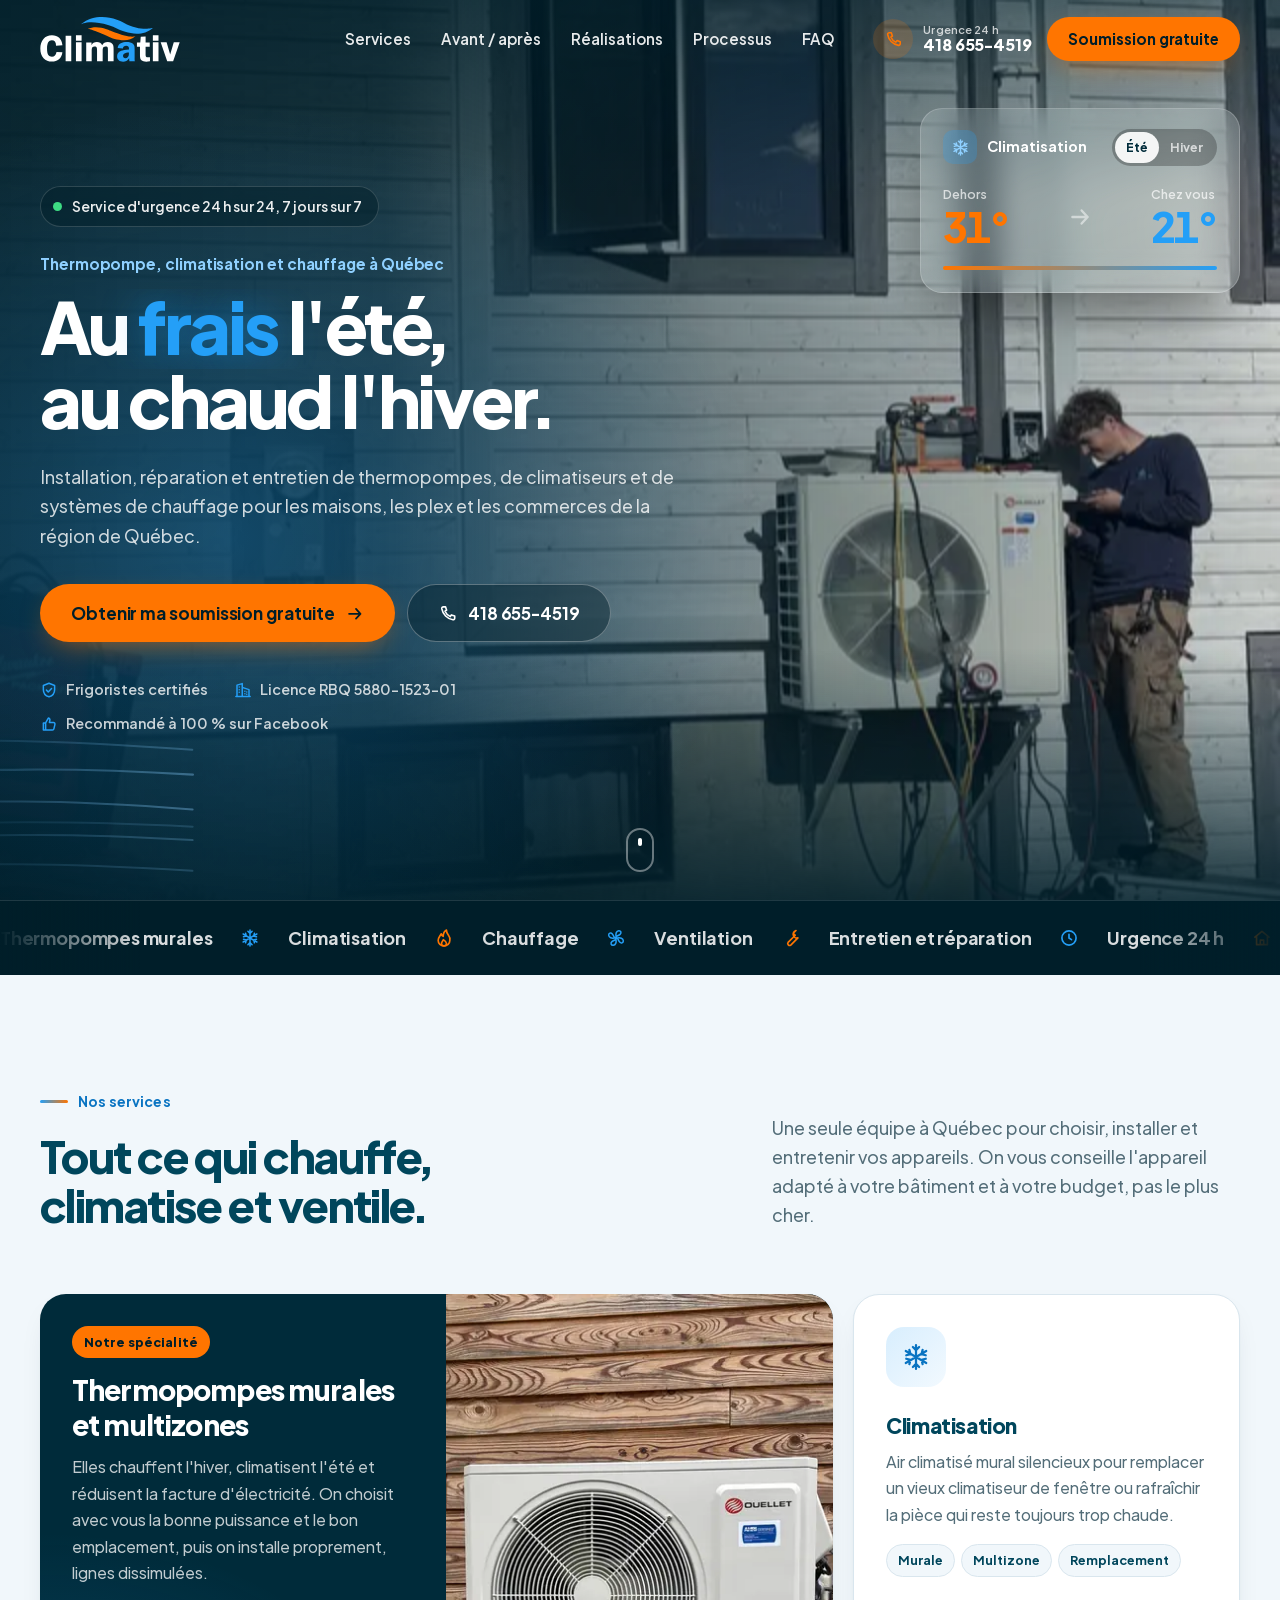
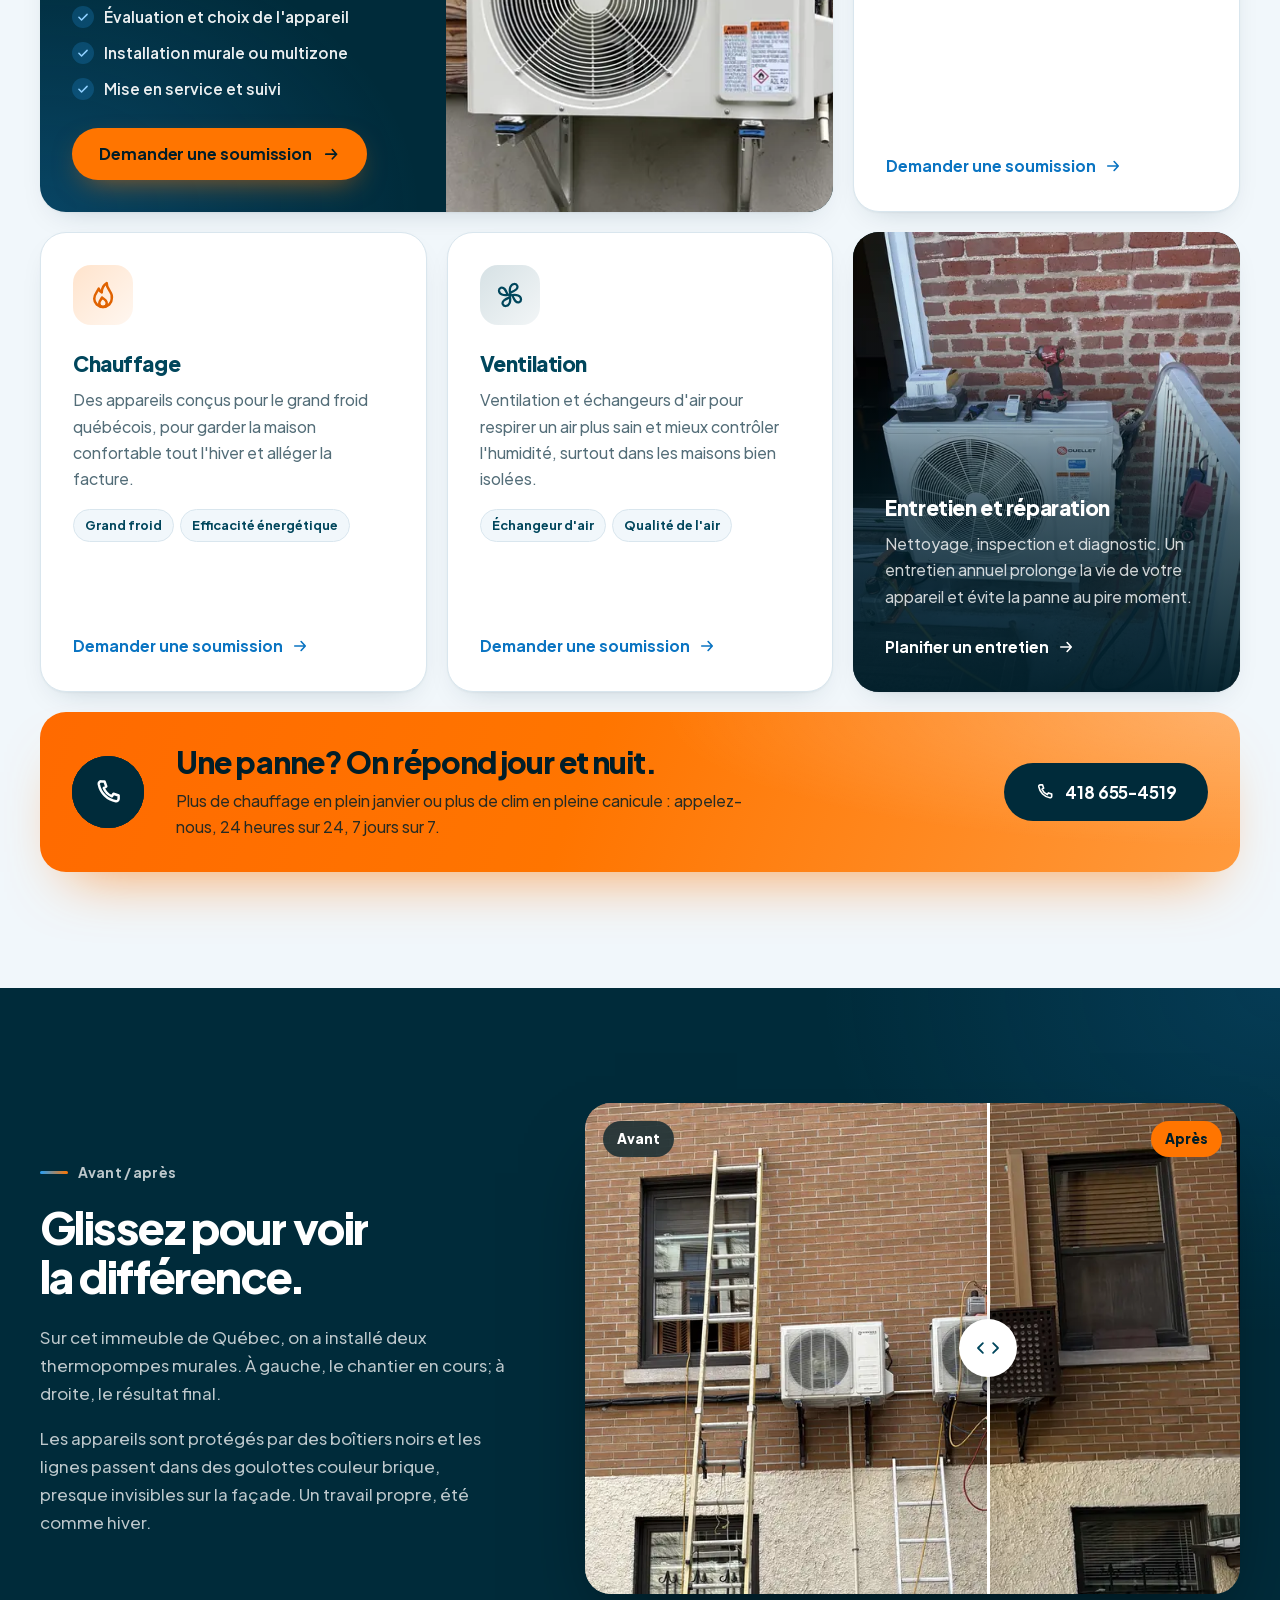
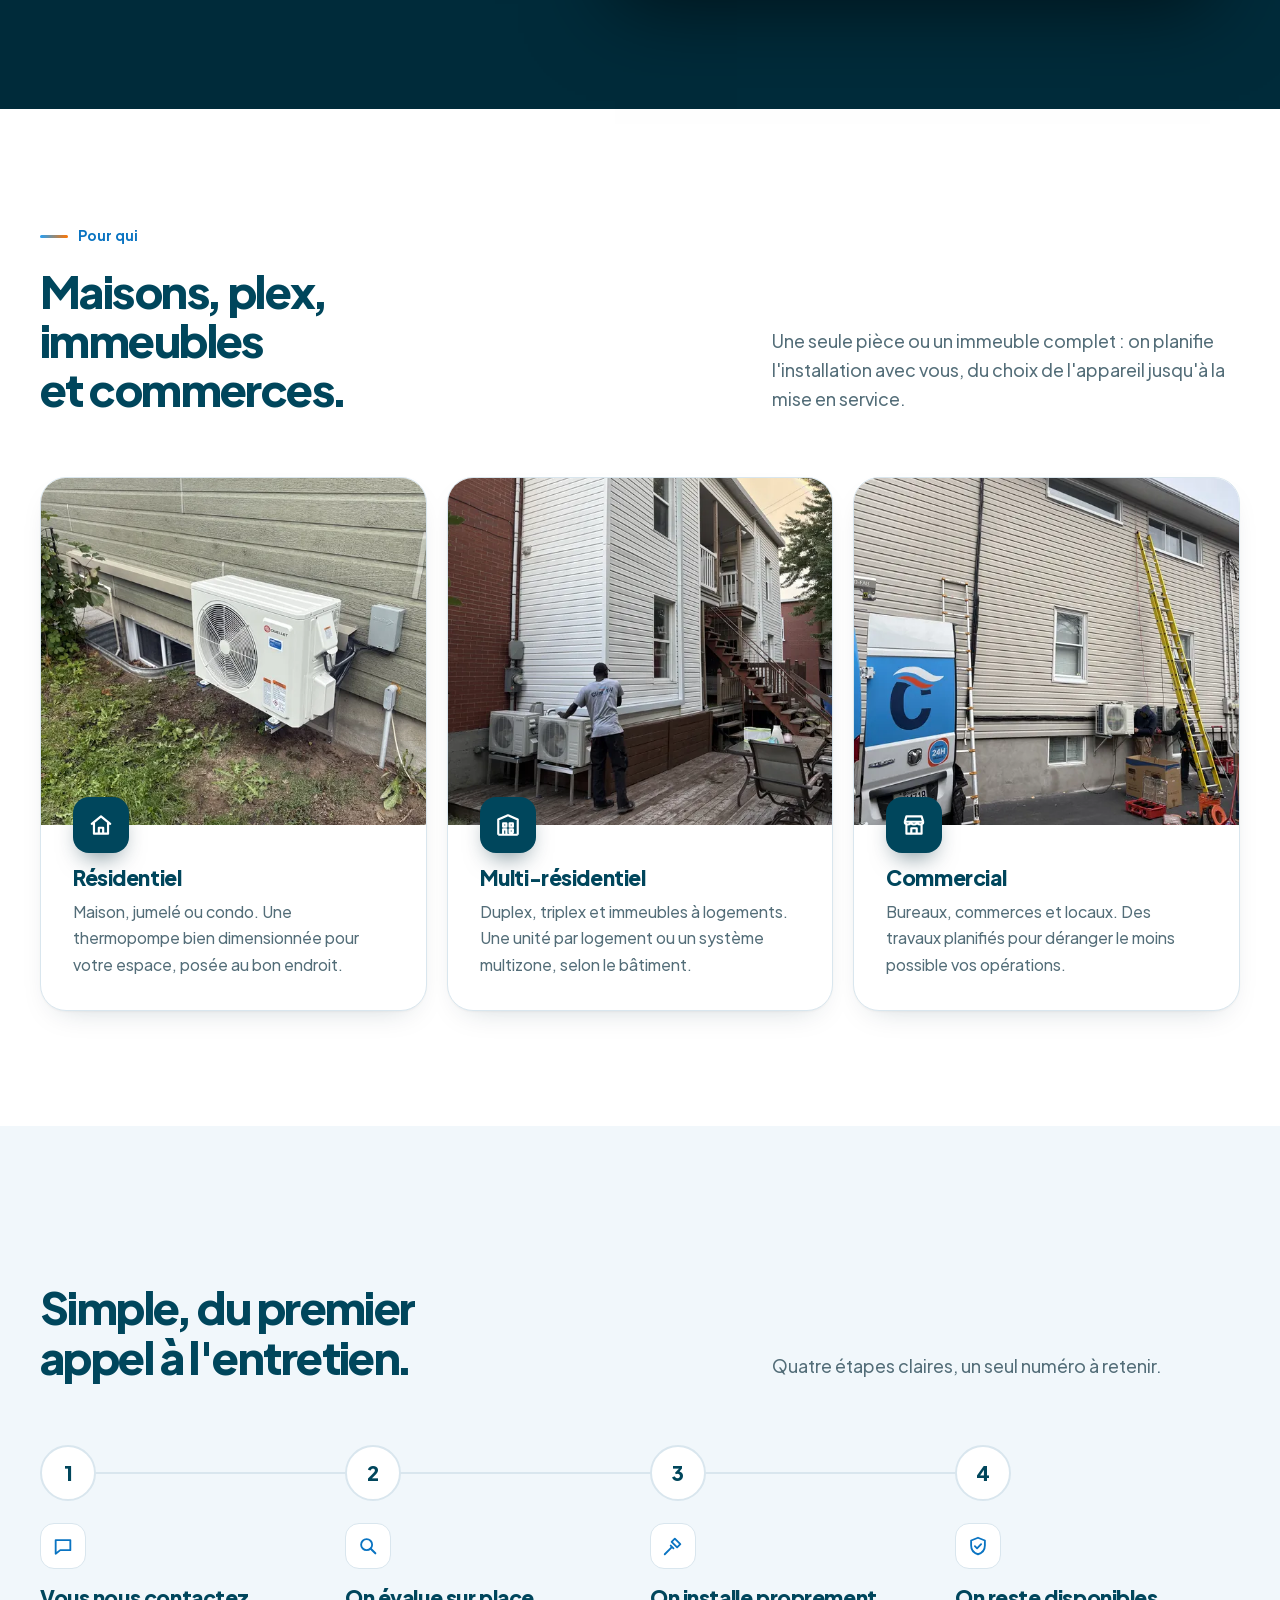
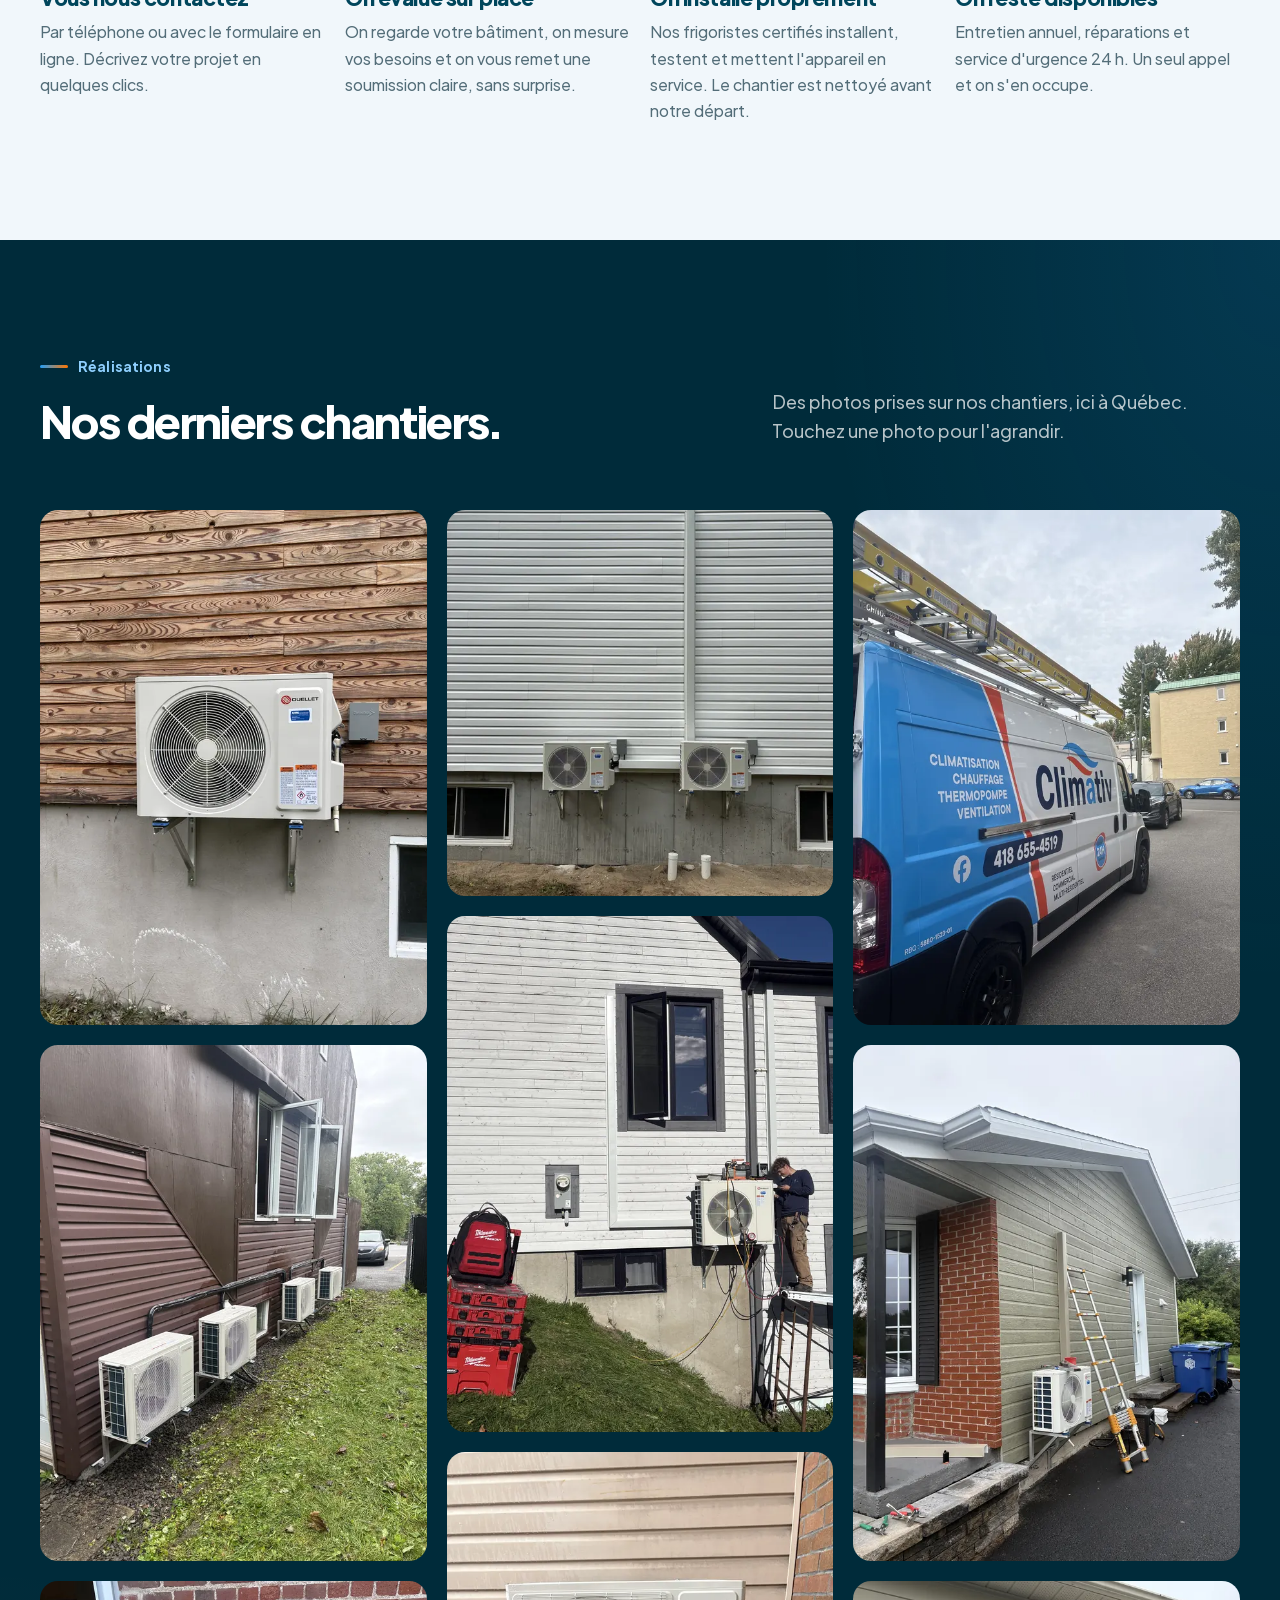
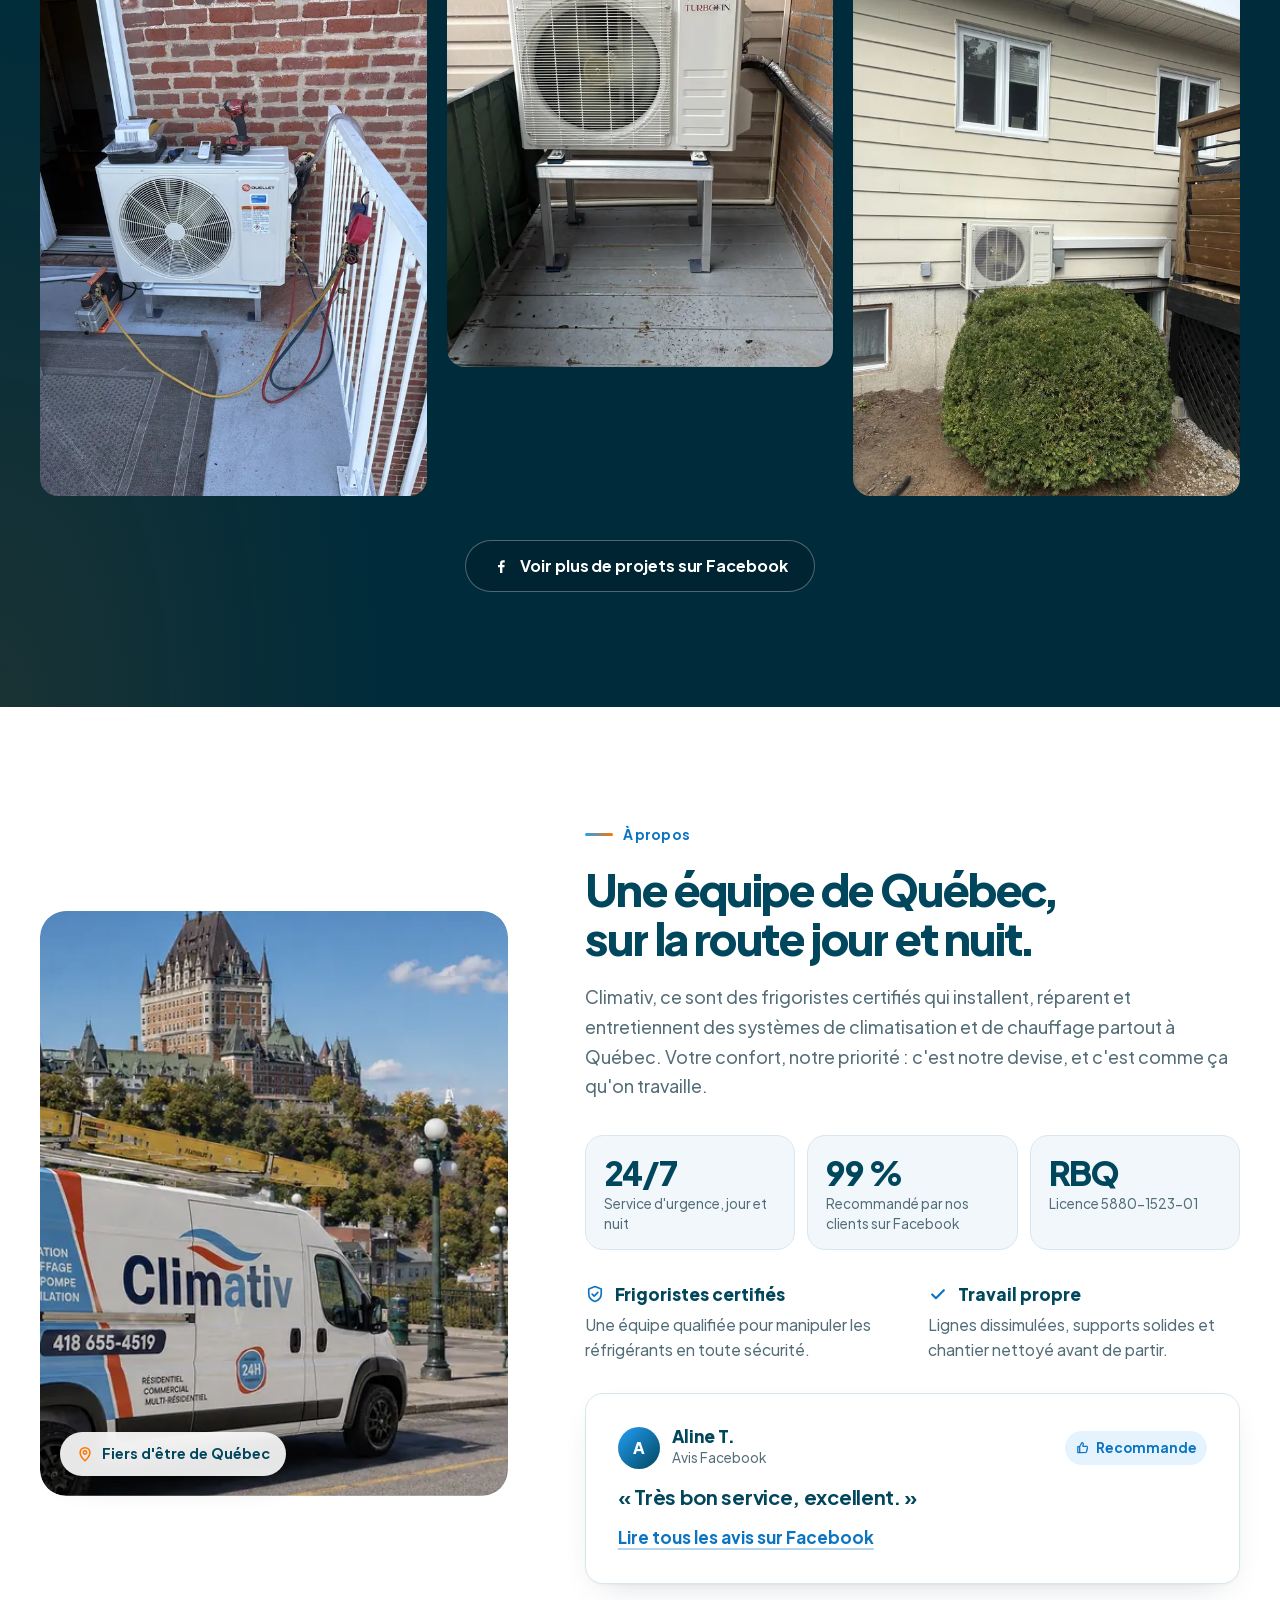
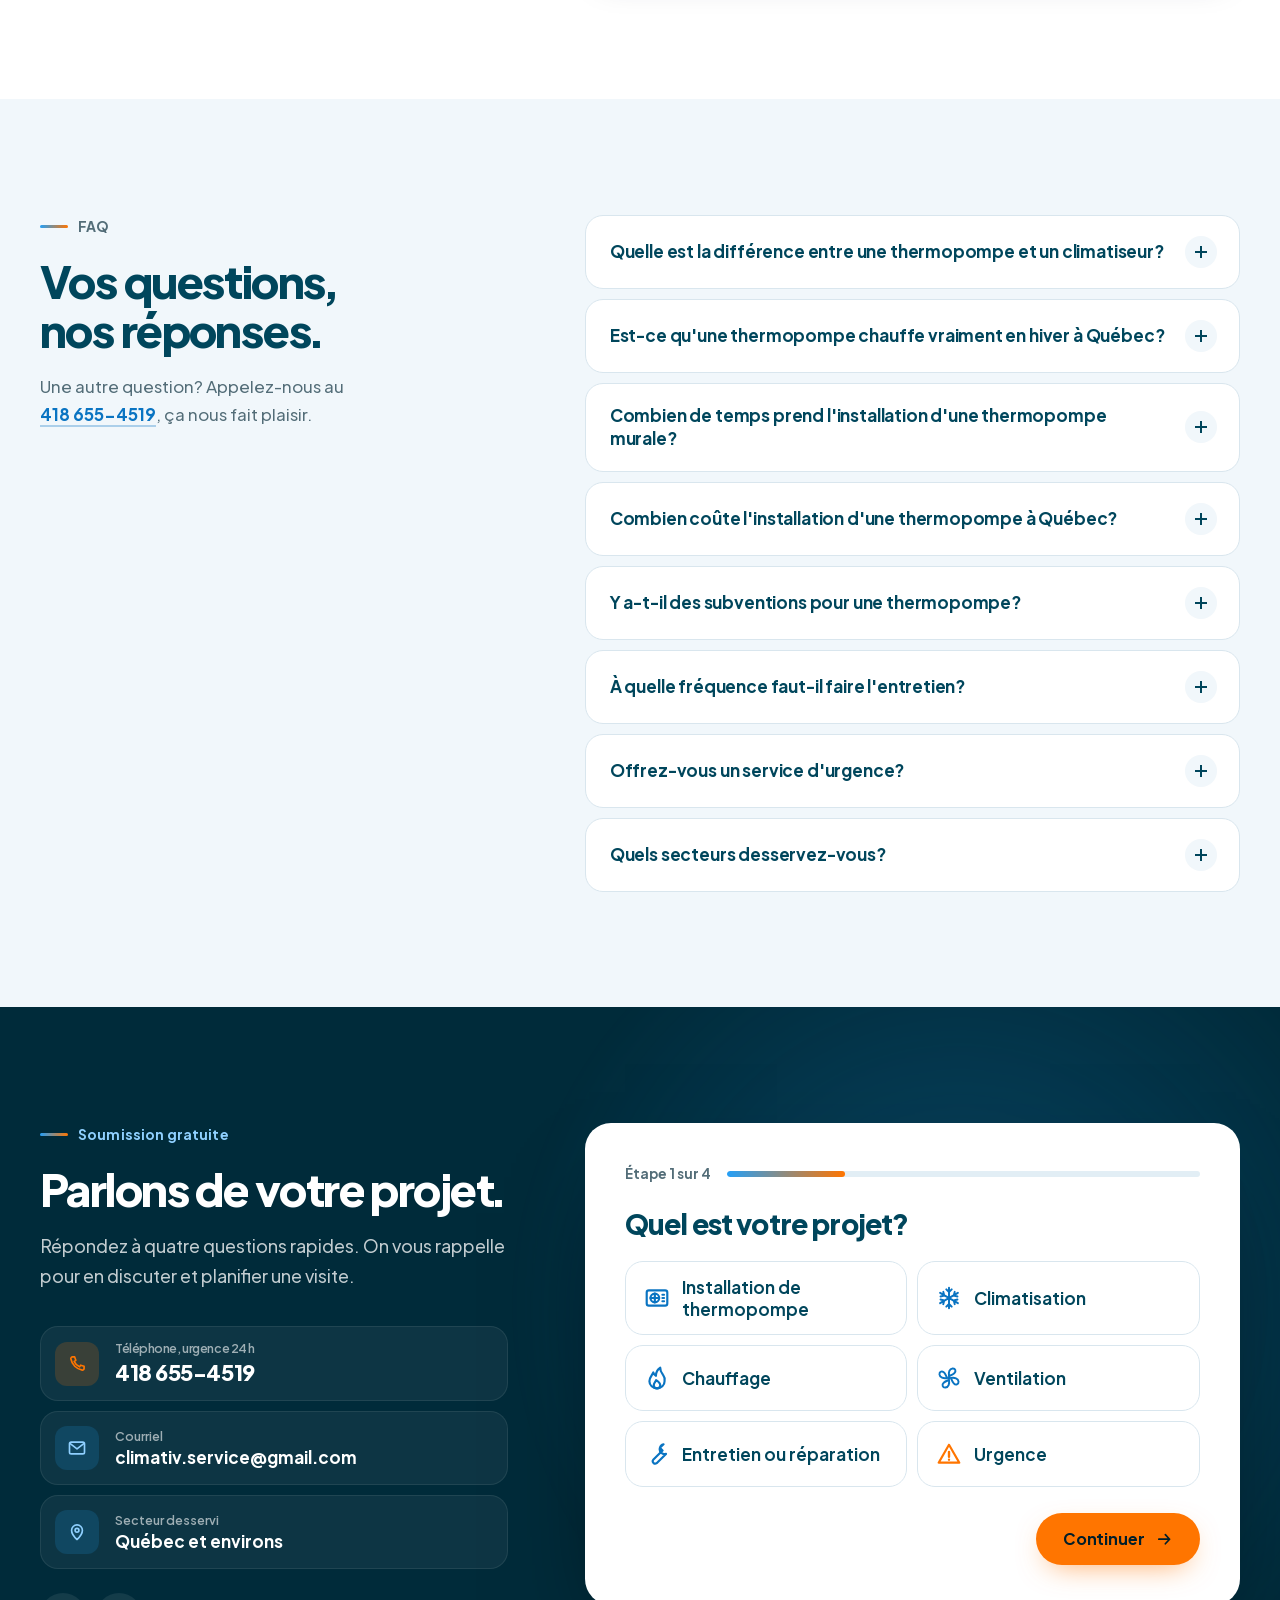
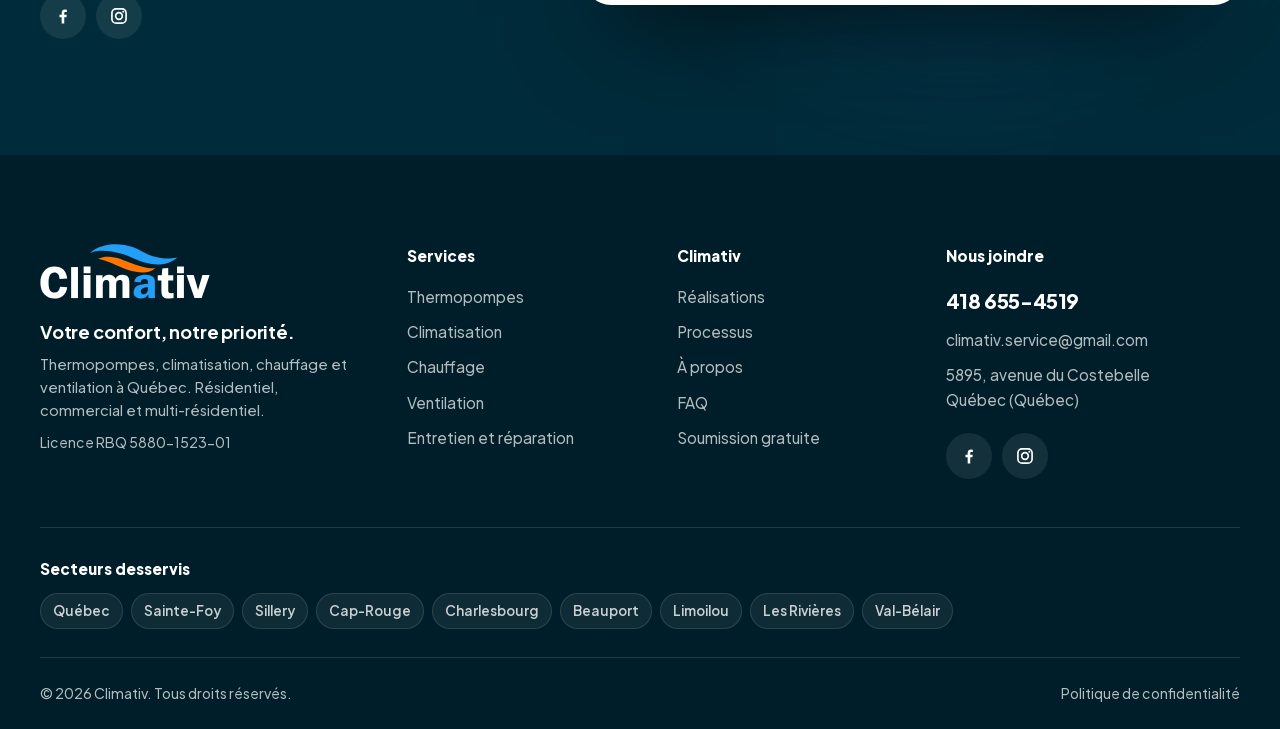
==== commit f4c2429e: "Add files via upload" ====
--- a/index.html
+++ b/index.html
@@ -3,16 +3,21 @@
 <head>
   <meta charset="utf-8">
   <meta name="viewport" content="width=device-width, initial-scale=1, viewport-fit=cover">
-  <title>Climativ | Thermopompe, climatisation et chauffage à Québec</title>
-  <meta name="description" content="Frigoristes certifiés à Québec. Installation, réparation et entretien de thermopompes, climatiseurs et systèmes de chauffage. Résidentiel, commercial et multi-résidentiel. Urgence 24 h : 418 655-4519.">
+  <title>Thermopompe et climatisation à Québec | Climativ</title>
+  <meta name="description" content="Thermopompes, climatiseurs et chauffage à Québec : installation, réparation et entretien. Frigoristes certifiés, licence RBQ, urgence 24 h. 418 655-4519.">
+  <meta name="robots" content="index, follow, max-image-preview:large">
+  <meta name="geo.region" content="CA-QC">
+  <meta name="geo.placename" content="Québec">
   <link rel="canonical" href="https://climativ.ca/">
+  <link rel="alternate" hreflang="fr-CA" href="https://climativ.ca/">
   <meta name="theme-color" content="#002B3A">
 
   <meta property="og:type" content="website">
   <meta property="og:locale" content="fr_CA">
   <meta property="og:site_name" content="Climativ">
-  <meta property="og:title" content="Climativ | Thermopompe, climatisation et chauffage à Québec">
-  <meta property="og:description" content="Frigoristes certifiés. Installation, réparation et entretien. Urgence 24 h : 418 655-4519.">
+  <meta property="og:title" content="Thermopompe et climatisation à Québec | Climativ">
+  <meta property="og:description" content="Frigoristes certifiés à Québec : installation, réparation et entretien de thermopompes, climatiseurs et chauffage. Urgence 24 h : 418 655-4519.">
+  <meta property="og:image:alt" content="Camion de service Climativ devant le Château Frontenac, à Québec">
   <meta property="og:url" content="https://climativ.ca/">
   <meta property="og:image" content="https://climativ.ca/og-climativ.jpg">
   <meta property="og:image:width" content="1200">
@@ -32,36 +37,256 @@
   <script defer src="main.js"></script>
 
   <script type="application/ld+json">
-  {
-    "@context": "https://schema.org",
-    "@type": "HVACBusiness",
-    "name": "Climativ",
-    "slogan": "Votre confort, notre priorité",
-    "description": "Frigoristes certifiés à Québec : installation, réparation et entretien de thermopompes, climatiseurs, systèmes de chauffage et de ventilation. Résidentiel, commercial et multi-résidentiel. Service d'urgence 24 h.",
-    "url": "https://climativ.ca/",
-    "logo": "https://climativ.ca/icon-512.png",
-    "image": "https://climativ.ca/og-climativ.jpg",
-    "telephone": "+1-418-655-4519",
-    "email": "climativ.service@gmail.com",
-    "address": {
-      "@type": "PostalAddress",
-      "streetAddress": "5895, avenue du Costebelle",
-      "addressLocality": "Québec",
-      "addressRegion": "QC",
-      "addressCountry": "CA"
+{
+  "@context": "https://schema.org",
+  "@graph": [
+    {
+      "@type": "HVACBusiness",
+      "@id": "https://climativ.ca/#entreprise",
+      "name": "Climativ",
+      "slogan": "Votre confort, notre priorité",
+      "description": "Frigoristes certifiés à Québec : installation, réparation et entretien de thermopompes, climatiseurs, systèmes de chauffage et de ventilation. Résidentiel, commercial et multi-résidentiel. Service d'urgence 24 h.",
+      "url": "https://climativ.ca/",
+      "logo": "https://climativ.ca/icon-512.png",
+      "image": "https://climativ.ca/og-climativ.jpg",
+      "telephone": "+1-418-655-4519",
+      "email": "climativ.service@gmail.com",
+      "priceRange": "$$",
+      "knowsLanguage": "fr-CA",
+      "address": {
+        "@type": "PostalAddress",
+        "streetAddress": "5895, avenue du Costebelle",
+        "addressLocality": "Québec",
+        "addressRegion": "QC",
+        "addressCountry": "CA"
+      },
+      "areaServed": [
+        {
+          "@type": "City",
+          "name": "Québec"
+        },
+        {
+          "@type": "Place",
+          "name": "Sainte-Foy, Québec"
+        },
+        {
+          "@type": "Place",
+          "name": "Sillery, Québec"
+        },
+        {
+          "@type": "Place",
+          "name": "Cap-Rouge, Québec"
+        },
+        {
+          "@type": "Place",
+          "name": "Charlesbourg, Québec"
+        },
+        {
+          "@type": "Place",
+          "name": "Beauport, Québec"
+        },
+        {
+          "@type": "Place",
+          "name": "Limoilou, Québec"
+        },
+        {
+          "@type": "Place",
+          "name": "Les Rivières, Québec"
+        },
+        {
+          "@type": "Place",
+          "name": "Val-Bélair, Québec"
+        }
+      ],
+      "openingHoursSpecification": {
+        "@type": "OpeningHoursSpecification",
+        "dayOfWeek": [
+          "Monday",
+          "Tuesday",
+          "Wednesday",
+          "Thursday",
+          "Friday",
+          "Saturday",
+          "Sunday"
+        ],
+        "opens": "00:00",
+        "closes": "23:59"
+      },
+      "hasCredential": {
+        "@type": "EducationalOccupationalCredential",
+        "credentialCategory": "Licence",
+        "name": "Licence RBQ 5880-1523-01",
+        "recognizedBy": {
+          "@type": "GovernmentOrganization",
+          "name": "Régie du bâtiment du Québec"
+        }
+      },
+      "hasOfferCatalog": {
+        "@type": "OfferCatalog",
+        "name": "Services de climatisation et de chauffage",
+        "itemListElement": [
+          {
+            "@type": "Offer",
+            "itemOffered": {
+              "@type": "Service",
+              "name": "Installation de thermopompe",
+              "description": "Installation de thermopompes murales et multizones pour le chauffage et la climatisation.",
+              "areaServed": {
+                "@type": "City",
+                "name": "Québec"
+              }
+            }
+          },
+          {
+            "@type": "Offer",
+            "itemOffered": {
+              "@type": "Service",
+              "name": "Climatisation",
+              "description": "Installation et remplacement de climatiseurs muraux.",
+              "areaServed": {
+                "@type": "City",
+                "name": "Québec"
+              }
+            }
+          },
+          {
+            "@type": "Offer",
+            "itemOffered": {
+              "@type": "Service",
+              "name": "Chauffage",
+              "description": "Systèmes de chauffage adaptés au grand froid québécois.",
+              "areaServed": {
+                "@type": "City",
+                "name": "Québec"
+              }
+            }
+          },
+          {
+            "@type": "Offer",
+            "itemOffered": {
+              "@type": "Service",
+              "name": "Ventilation",
+              "description": "Ventilation et échangeurs d'air.",
+              "areaServed": {
+                "@type": "City",
+                "name": "Québec"
+              }
+            }
+          },
+          {
+            "@type": "Offer",
+            "itemOffered": {
+              "@type": "Service",
+              "name": "Entretien et réparation",
+              "description": "Entretien annuel, diagnostic et réparation de thermopompes et de climatiseurs.",
+              "areaServed": {
+                "@type": "City",
+                "name": "Québec"
+              }
+            }
+          },
+          {
+            "@type": "Offer",
+            "itemOffered": {
+              "@type": "Service",
+              "name": "Service d'urgence 24 h",
+              "description": "Dépannage de chauffage et de climatisation 24 heures sur 24, 7 jours sur 7.",
+              "areaServed": {
+                "@type": "City",
+                "name": "Québec"
+              }
+            }
+          }
+        ]
+      },
+      "sameAs": [
+        "https://www.facebook.com/Climativservice",
+        "https://www.instagram.com/climativ.climatisation/"
+      ]
     },
-    "areaServed": { "@type": "City", "name": "Québec" },
-    "openingHoursSpecification": {
-      "@type": "OpeningHoursSpecification",
-      "dayOfWeek": ["Monday","Tuesday","Wednesday","Thursday","Friday","Saturday","Sunday"],
-      "opens": "00:00",
-      "closes": "23:59"
+    {
+      "@type": "WebSite",
+      "@id": "https://climativ.ca/#site",
+      "url": "https://climativ.ca/",
+      "name": "Climativ",
+      "inLanguage": "fr-CA",
+      "publisher": {
+        "@id": "https://climativ.ca/#entreprise"
+      }
     },
-    "sameAs": [
-      "https://www.facebook.com/Climativservice",
-      "https://www.instagram.com/climativ.climatisation/"
-    ]
-  }
+    {
+      "@type": "FAQPage",
+      "@id": "https://climativ.ca/#faq",
+      "inLanguage": "fr-CA",
+      "mainEntity": [
+        {
+          "@type": "Question",
+          "name": "Quelle est la différence entre une thermopompe et un climatiseur?",
+          "acceptedAnswer": {
+            "@type": "Answer",
+            "text": "Un climatiseur ne fait que refroidir. Une thermopompe fait les deux : elle climatise l'été et chauffe l'hiver en inversant son cycle. Avec nos hivers, c'est souvent l'investissement le plus rentable."
+          }
+        },
+        {
+          "@type": "Question",
+          "name": "Est-ce qu'une thermopompe chauffe vraiment en hiver à Québec?",
+          "acceptedAnswer": {
+            "@type": "Answer",
+            "text": "Oui. Les modèles conçus pour le grand froid continuent de chauffer à des températures très basses, souvent jusqu'à -25 °C ou -30 °C selon l'appareil. On vous recommande un modèle adapté à votre bâtiment et on vous explique comment il travaille avec votre chauffage actuel."
+          }
+        },
+        {
+          "@type": "Question",
+          "name": "Combien de temps prend l'installation d'une thermopompe murale?",
+          "acceptedAnswer": {
+            "@type": "Answer",
+            "text": "Une installation murale simple se fait généralement en une journée. Un système multizone ou un immeuble à plusieurs logements demande plus de temps; on vous donne un échéancier précis avec la soumission."
+          }
+        },
+        {
+          "@type": "Question",
+          "name": "Combien coûte l'installation d'une thermopompe à Québec?",
+          "acceptedAnswer": {
+            "@type": "Answer",
+            "text": "Le prix dépend surtout de la puissance de l'appareil, du nombre de pièces à chauffer et à climatiser (une ou plusieurs zones), de la distance entre les unités et de l'accès au mur. On évalue votre maison ou votre immeuble et on vous remet une soumission gratuite, claire et sans surprise."
+          }
+        },
+        {
+          "@type": "Question",
+          "name": "Y a-t-il des subventions pour une thermopompe?",
+          "acceptedAnswer": {
+            "@type": "Answer",
+            "text": "Des programmes comme LogisVert d'Hydro-Québec offrent une aide financière pour certaines thermopompes admissibles. Les montants et les conditions changent souvent : on vous aide à choisir un appareil admissible et à garder les documents demandés."
+          }
+        },
+        {
+          "@type": "Question",
+          "name": "À quelle fréquence faut-il faire l'entretien?",
+          "acceptedAnswer": {
+            "@type": "Answer",
+            "text": "On recommande un entretien professionnel une fois par année. Entre deux visites, nettoyez les filtres de l'unité intérieure environ une fois par mois pendant la saison d'utilisation."
+          }
+        },
+        {
+          "@type": "Question",
+          "name": "Offrez-vous un service d'urgence?",
+          "acceptedAnswer": {
+            "@type": "Answer",
+            "text": "Oui. Appelez-nous au 418 655-4519, 24 heures sur 24, 7 jours sur 7."
+          }
+        },
+        {
+          "@type": "Question",
+          "name": "Quels secteurs desservez-vous?",
+          "acceptedAnswer": {
+            "@type": "Answer",
+            "text": "Toute la ville de Québec et ses environs : Sainte-Foy, Sillery, Cap-Rouge, Charlesbourg, Beauport, Limoilou, Les Rivières, Val-Bélair et plus. Vous êtes un peu plus loin? Appelez-nous, on vous dira si on peut se déplacer."
+          }
+        }
+      ]
+    }
+  ]
+}
   </script>
 </head>
 <body>
@@ -188,6 +413,7 @@
             Service d'urgence 24 h sur 24, 7 jours sur 7
           </p>
           <h1 class="hero__title" id="hero-titre">
+            <span class="hero__kicker">Thermopompe, climatisation et chauffage <span class="nowrap">à Québec</span></span>
             <span class="hero__line hero__line--froid"><span class="hero__line-in">Au <em>frais</em> l'été<span class="p">,</span></span></span>
             <span class="hero__line hero__line--chaud"><span class="hero__line-in">au <em>chaud</em> l'hiver<span class="p">.</span></span></span>
           </h1>
@@ -270,7 +496,7 @@
             <p class="eyebrow" data-reveal>Nos services</p>
             <h2 class="h2" id="services-titre" data-split>Tout ce qui chauffe, climatise et ventile.</h2>
           </div>
-          <p class="section-head__intro" data-reveal>Une seule équipe pour choisir, installer et entretenir vos appareils. On vous conseille l'appareil adapté à votre bâtiment et à votre budget, pas le plus cher.</p>
+          <p class="section-head__intro" data-reveal>Une seule équipe à Québec pour choisir, installer et entretenir vos appareils. On vous conseille l'appareil adapté à votre bâtiment et à votre budget, pas le plus cher.</p>
         </div>
 
         <div class="bento">
@@ -294,7 +520,7 @@
           <article class="card card--icon card--froid" data-reveal data-spotlight>
             <span class="card__icon anim-snow"><svg class="icon"><use href="#i-snow"/></svg></span>
             <h3 class="card__title">Climatisation</h3>
-            <p>Climatiseurs muraux silencieux pour remplacer un vieil appareil de fenêtre ou rafraîchir la pièce qui reste toujours trop chaude.</p>
+            <p>Air climatisé mural silencieux pour remplacer un vieux climatiseur de fenêtre ou rafraîchir la pièce qui reste toujours trop chaude.</p>
             <ul class="chips"><li>Murale</li><li>Multizone</li><li>Remplacement</li></ul>
             <a class="card__link" href="#soumission" data-preselect="Climatisation">Demander une soumission<svg class="icon"><use href="#i-arrow"/></svg></a>
           </article>
@@ -342,13 +568,13 @@
         <div class="ba__text">
           <p class="eyebrow eyebrow--light" data-reveal>Avant / après</p>
           <h2 class="h2" id="ba-titre" data-split>Glissez pour voir la différence.</h2>
-          <p data-reveal>Sur cet immeuble de Québec, deux vieux appareils cachés derrière des grillages ont été remplacés par des thermopompes murales neuves.</p>
-          <p data-reveal>Les nouvelles lignes passent dans des goulottes noires, discrètes sur la brique. Résultat : une façade plus propre et des appareils beaucoup plus efficaces, été comme hiver.</p>
+          <p data-reveal>Sur cet immeuble de Québec, on a installé deux thermopompes murales. À gauche, le chantier en cours; à droite, le résultat final.</p>
+          <p data-reveal>Les appareils sont protégés par des boîtiers noirs et les lignes passent dans des goulottes couleur brique, presque invisibles sur la façade. Un travail propre, été comme hiver.</p>
         </div>
         <div class="ba" data-ba data-reveal style="--pos: 50%">
-          <img class="ba__img" src="apres-v2-1400.webp" srcset="apres-v2-800.webp 800w, apres-v2-1400.webp 1400w" sizes="(min-width: 960px) 58vw, 92vw" width="1400" height="1050" alt="Après : thermopompe murale neuve sur la façade de brique, lignes dans une goulotte noire" loading="lazy">
+          <img class="ba__img" src="apres-v3-1400.webp" srcset="apres-v3-800.webp 800w, apres-v3-1400.webp 1400w" sizes="(min-width: 960px) 58vw, 92vw" width="1400" height="1050" alt="Après : deux thermopompes murales protégées par des boîtiers noirs, lignes dans des goulottes couleur brique" loading="lazy">
           <div class="ba__before">
-            <img class="ba__img" src="avant-v2-1400.webp" srcset="avant-v2-800.webp 800w, avant-v2-1400.webp 1400w" sizes="(min-width: 960px) 58vw, 92vw" width="1400" height="1050" alt="Avant : vieil appareil caché derrière un grillage noir sur la même façade" loading="lazy">
+            <img class="ba__img" src="avant-v3-1400.webp" srcset="avant-v3-800.webp 800w, avant-v3-1400.webp 1400w" sizes="(min-width: 960px) 58vw, 92vw" width="1400" height="1050" alt="Avant : un frigoriste de Climativ installe les deux thermopompes murales sur la façade de brique" loading="lazy">
           </div>
           <span class="ba__label ba__label--avant" aria-hidden="true">Avant</span>
           <span class="ba__label ba__label--apres" aria-hidden="true">Après</span>
@@ -526,6 +752,10 @@
             <div class="accordion__body"><p>Une installation murale simple se fait généralement en une journée. Un système multizone ou un immeuble à plusieurs logements demande plus de temps; on vous donne un échéancier précis avec la soumission.</p></div>
           </details>
           <details data-reveal>
+            <summary>Combien coûte l'installation d'une thermopompe à Québec?</summary>
+            <div class="accordion__body"><p>Le prix dépend surtout de la puissance de l'appareil, du nombre de pièces à chauffer et à climatiser (une ou plusieurs zones), de la distance entre les unités et de l'accès au mur. On évalue votre maison ou votre immeuble et on vous remet une soumission gratuite, claire et sans surprise.</p></div>
+          </details>
+          <details data-reveal>
             <summary>Y a-t-il des subventions pour une thermopompe?</summary>
             <div class="accordion__body"><p>Des programmes comme LogisVert d'Hydro-Québec offrent une aide financière pour certaines thermopompes admissibles. Les montants et les conditions changent souvent : on vous aide à choisir un appareil admissible et à garder les documents demandés.</p></div>
           </details>
@@ -670,6 +900,7 @@
       <div class="footer__brand">
         <img src="logo-climativ-blanc.svg" alt="Climativ" width="170" height="57" loading="lazy">
         <p class="footer__slogan">Votre confort, notre priorité.</p>
+        <p class="footer__desc">Thermopompes, climatisation, chauffage et ventilation à Québec. Résidentiel, commercial et multi-résidentiel.</p>
         <p class="footer__rbq">Licence RBQ 5880-1523-01</p>
       </div>
       <div class="footer__col">
@@ -703,6 +934,12 @@
           <a href="https://www.facebook.com/Climativservice" target="_blank" rel="noopener" aria-label="Climativ sur Facebook"><svg class="icon"><use href="#i-facebook"/></svg></a>
           <a href="https://www.instagram.com/climativ.climatisation/" target="_blank" rel="noopener" aria-label="Climativ sur Instagram"><svg class="icon"><use href="#i-instagram"/></svg></a>
         </div>
+      </div>
+    </div>
+    <div class="wrap">
+      <div class="footer__areas">
+        <h2 class="footer__title">Secteurs desservis</h2>
+        <ul><li>Québec</li><li>Sainte-Foy</li><li>Sillery</li><li>Cap-Rouge</li><li>Charlesbourg</li><li>Beauport</li><li>Limoilou</li><li>Les Rivières</li><li>Val-Bélair</li></ul>
       </div>
     </div>
     <div class="wrap">
--- a/styles.css
+++ b/styles.css
@@ -38,7 +38,11 @@
 
   --wrap: 1240px;
   --gutter: clamp(18px, 4vw, 40px);
-  --section-y: clamp(80px, 9vw, 128px);
+  --section-y: clamp(80px, 9vw, 128px);   /* haut et bas de chaque section */
+  --head-gap: clamp(44px, 5vw, 64px);      /* titre de section → contenu, et empilement mobile */
+  --split-gap: clamp(44px, 6vw, 80px);     /* espace entre 2 colonnes (texte | visuel) */
+  --grid-gap: clamp(14px, 1.6vw, 20px);    /* espace entre cartes */
+  --card-pad: clamp(24px, 2.6vw, 32px);    /* marge intérieure des cartes */
   --header-h: 78px;
 
   --ease: cubic-bezier(.16, 1, .3, 1);
@@ -135,7 +139,8 @@
   text-wrap: balance;
 }
 .eyebrow {
-  display: inline-flex;
+  display: flex;
+  width: fit-content;
   align-items: center;
   gap: 10px;
   margin-bottom: 18px;
@@ -153,8 +158,8 @@
 
 .section-head {
   display: grid;
-  gap: 18px 64px;
-  margin-bottom: clamp(44px, 5vw, 64px);
+  gap: 18px var(--split-gap);
+  margin-bottom: var(--head-gap);
 }
 .section-head__intro {
   font-size: 1.125rem;
@@ -218,7 +223,8 @@
   transform: translateX(-120%);
   transition: transform .8s var(--ease);
 }
-.btn:hover::after { transform: translateX(120%); }
+@media (hover: hover) { .btn:hover::after { transform: translateX(120%); } }
+.btn--glass::after { display: none; }
 .btn:active { transform: translateY(1px) scale(.99); }
 .btn--sm { min-height: 44px; padding: 0 20px; font-size: .95rem; }
 .btn--lg { min-height: 58px; padding: 0 30px; font-size: 1.0625rem; }
@@ -230,12 +236,11 @@
 .btn--nuit { background: var(--nuit); color: var(--blanc); }
 .btn--nuit:hover { background: var(--marine); transform: translateY(-2px); }
 .btn--glass {
-  background: rgba(255, 255, 255, .1);
-  border-color: rgba(255, 255, 255, .28);
-  color: var(--blanc);
-  backdrop-filter: blur(10px);
-}
-.btn--glass:hover { background: rgba(255, 255, 255, .18); border-color: rgba(255, 255, 255, .5); transform: translateY(-2px); }
+  background: rgba(0, 30, 41, .45);
+  border-color: rgba(255, 255, 255, .3);
+  color: var(--blanc);
+}
+.btn--glass:hover { background: rgba(0, 30, 41, .65); border-color: rgba(255, 255, 255, .55); transform: translateY(-2px); }
 .btn--text {
   background: none; color: var(--texte-doux); padding-inline: 10px;
 }
@@ -441,8 +446,6 @@
   pointer-events: none;
 }
 .flow { transition: opacity 1.4s ease; }
-.flow--froid { filter: drop-shadow(0 0 6px rgba(36, 159, 247, .9)); }
-.flow--chaud { filter: drop-shadow(0 0 6px rgba(255, 117, 0, .9)); }
 .flow path {
   fill: none;
   stroke-width: 2;
@@ -472,9 +475,8 @@
   margin-bottom: 26px;
   padding: 8px 16px 8px 12px;
   border-radius: 999px;
-  background: rgba(255, 255, 255, .08);
+  background: rgba(0, 30, 41, .5);
   border: 1px solid rgba(255, 255, 255, .16);
-  backdrop-filter: blur(10px);
   font-size: .875rem; font-weight: 600;
   color: rgba(255, 255, 255, .92);
 }
@@ -680,7 +682,7 @@
 .services { background: var(--givre); }
 .bento {
   display: grid;
-  gap: 18px;
+  gap: var(--grid-gap);
   grid-template-columns: 1fr;
 }
 @media (min-width: 700px) {
@@ -716,7 +718,7 @@
   overflow: hidden;
   display: flex;
   flex-direction: column;
-  padding: 32px;
+  padding: var(--card-pad);
   border-radius: var(--r-l);
   background: var(--blanc);
   border: 1px solid var(--ligne);
@@ -785,7 +787,7 @@
   --spot: rgba(255, 255, 255, .08);
 }
 @media (min-width: 700px) { .card--feature { grid-template-columns: minmax(0, 1.05fr) minmax(0, 1fr); } }
-.card--feature .card__body { display: flex; flex-direction: column; align-items: flex-start; padding: clamp(28px, 3.4vw, 40px); }
+.card--feature .card__body { display: flex; flex-direction: column; align-items: flex-start; padding: var(--card-pad); }
 .card--feature .card__title { color: var(--blanc); font-size: clamp(1.5rem, 2.2vw, 1.875rem); letter-spacing: -.03em; }
 .card--feature p { color: rgba(255, 255, 255, .76); margin: 12px 0 18px; }
 .card--feature .btn { margin-top: auto; }
@@ -828,7 +830,7 @@
   position: absolute; inset: 0; z-index: -1;
   background: linear-gradient(0deg, rgba(0, 30, 41, .96) 0%, rgba(0, 30, 41, .7) 38%, rgba(0, 30, 41, .05) 72%);
 }
-.card--photo .card__body { padding: 32px; max-width: 560px; }
+.card--photo .card__body { padding: var(--card-pad); max-width: 560px; }
 .card--photo .card__title { color: var(--blanc); font-size: clamp(1.375rem, 2vw, 1.75rem); }
 .card--photo p { color: rgba(255, 255, 255, .8); }
 .card--photo .card__link { color: var(--blanc); }
@@ -848,8 +850,8 @@
   flex-direction: row;
   align-items: center;
   flex-wrap: wrap;
-  gap: 24px 32px;
-  padding: 34px 40px;
+  gap: 20px 32px;
+  padding: var(--card-pad);
   border: 0;
   color: var(--abysse);
   background:
@@ -877,7 +879,6 @@
 .urgence__pulse span:nth-child(2) { animation-delay: 1.2s; }
 @keyframes onde { from { transform: scale(1); opacity: .6; } to { transform: scale(1.9); opacity: 0; } }
 @media (max-width: 560px) {
-  .card--urgence { padding: 30px 26px; }
   .card--urgence .btn { width: 100%; }
 }
 
@@ -890,9 +891,9 @@
     var(--nuit);
   color: var(--blanc);
 }
-.ba__grid { display: grid; gap: 44px; align-items: center; }
+.ba__grid { display: grid; gap: var(--head-gap); align-items: center; }
 @media (min-width: 960px) {
-  .ba__grid { grid-template-columns: minmax(0, 5fr) minmax(0, 7fr); gap: 72px; }
+  .ba__grid { grid-template-columns: minmax(0, 5fr) minmax(0, 7fr); gap: var(--split-gap); }
 }
 .ba__text .h2 { color: var(--blanc); margin-bottom: 22px; }
 .ba__text p { color: rgba(255, 255, 255, .74); max-width: 42ch; }
@@ -950,18 +951,19 @@
 /* =========================================================
    SECTEURS
    ========================================================= */
-.sector-grid { display: grid; gap: 24px; }
+.sector-grid { display: grid; gap: var(--grid-gap); }
 @media (max-width: 639px) {
   .sector-grid {
     grid-auto-flow: column;
     grid-auto-columns: 82%;
-    gap: 14px;
     overflow-x: auto;
     scroll-snap-type: x mandatory;
     scroll-padding-inline: var(--gutter);
     margin-inline: calc(var(--gutter) * -1);
     padding-inline: var(--gutter);
-    padding-bottom: 10px;
+    /* place pour l'ombre des cartes, sans ajouter d'espace sous la section */
+    padding-bottom: 12px;
+    margin-bottom: -12px;
     scrollbar-width: none;
   }
   .sector-grid::-webkit-scrollbar { display: none; }
@@ -981,9 +983,9 @@
 .sector__media { overflow: hidden; aspect-ratio: 4 / 3.6; background: var(--givre); }
 .sector__media img { width: 100%; height: 100%; object-fit: cover; transition: transform 1.2s var(--ease); }
 .sector:hover .sector__media img { transform: scale(1.06); }
-.sector__body { position: relative; padding: 34px 28px 30px; }
+.sector__body { position: relative; padding: calc(var(--card-pad) + 8px) var(--card-pad) var(--card-pad); }
 .sector__icon {
-  position: absolute; top: -28px; left: 28px;
+  position: absolute; top: -28px; left: var(--card-pad);
   width: 56px; height: 56px;
   display: grid; place-items: center;
   border-radius: 16px;
@@ -1000,7 +1002,7 @@
    ========================================================= */
 .process { background: var(--givre); }
 .steps-wrap { position: relative; }
-.steps { display: grid; gap: 20px; counter-reset: step; }
+.steps { display: grid; gap: 40px var(--grid-gap); counter-reset: step; }
 @media (min-width: 640px) { .steps { grid-template-columns: repeat(2, 1fr); } }
 @media (min-width: 1024px) { .steps { grid-template-columns: repeat(4, 1fr); } }
 .steps__line {
@@ -1057,10 +1059,9 @@
     var(--nuit);
   color: var(--blanc);
 }
-.gallery { columns: 2 150px; column-gap: 12px; }
-@media (min-width: 760px) { .gallery { columns: 3; column-gap: 20px; } }
-.gallery li { break-inside: avoid; margin-bottom: 12px; }
-@media (min-width: 760px) { .gallery li { margin-bottom: 20px; } }
+.gallery { columns: 2 150px; column-gap: var(--grid-gap); }
+@media (min-width: 760px) { .gallery { columns: 3; } }
+.gallery li { break-inside: avoid; margin-bottom: var(--grid-gap); }
 .gallery__item {
   display: block; width: 100%;
   padding: 0; border: 0;
@@ -1086,14 +1087,14 @@
   .gallery__item:hover .gallery__cap,
   .gallery__item:focus-visible .gallery__cap { transform: none; opacity: 1; }
 }
-.gallery__more { margin-top: 36px; text-align: center; }
+.gallery__more { margin-top: calc(var(--head-gap) - var(--grid-gap)); text-align: center; }
 
 /* =========================================================
    À PROPOS
    ========================================================= */
-.about__grid { display: grid; gap: 52px; align-items: center; }
+.about__grid { display: grid; gap: var(--head-gap); align-items: center; }
 @media (min-width: 960px) {
-  .about__grid { grid-template-columns: minmax(0, 5fr) minmax(0, 7fr); gap: 80px; }
+  .about__grid { grid-template-columns: minmax(0, 5fr) minmax(0, 7fr); gap: var(--split-gap); }
 }
 .about__photo { position: relative; }
 .about__frame {
@@ -1153,7 +1154,7 @@
 .pledge dd { margin: 0; color: var(--texte-doux); font-size: .98rem; }
 
 .review {
-  padding: 24px 26px;
+  padding: var(--card-pad);
   border-radius: var(--r-m);
   background: var(--blanc);
   border: 1px solid var(--ligne);
@@ -1184,9 +1185,9 @@
    FAQ
    ========================================================= */
 .faq { background: var(--givre); }
-.faq__grid { display: grid; gap: 40px; }
+.faq__grid { display: grid; gap: var(--head-gap); }
 @media (min-width: 960px) {
-  .faq__grid { grid-template-columns: minmax(0, 5fr) minmax(0, 7fr); gap: 80px; }
+  .faq__grid { grid-template-columns: minmax(0, 5fr) minmax(0, 7fr); gap: var(--split-gap); }
   .faq__head { position: sticky; top: 110px; align-self: start; }
 }
 .faq__head .h2 { margin-bottom: 18px; }
@@ -1240,13 +1241,13 @@
   animation: derive 16s ease-in-out infinite alternate;
 }
 @keyframes derive { to { transform: translate(-18%, 22%); background: radial-gradient(closest-side, rgba(255, 117, 0, .18), transparent); } }
-.quote__grid { position: relative; display: grid; gap: 36px; align-items: start; }
+.quote__grid { position: relative; display: grid; gap: var(--head-gap); align-items: start; }
 @media (min-width: 960px) {
   .quote__grid {
     grid-template-columns: minmax(0, 5fr) minmax(0, 7fr);
     grid-template-areas: "intro card" "contacts card";
     grid-template-rows: auto 1fr;
-    gap: 0 72px;
+    gap: 0 var(--split-gap);
   }
   .quote__intro { grid-area: intro; }
   .quote-card { grid-area: card; }
@@ -1297,7 +1298,7 @@
   background: var(--blanc);
   color: var(--texte);
   border-radius: var(--r-l);
-  padding: clamp(24px, 4vw, 44px);
+  padding: calc(var(--card-pad) + 8px);
   box-shadow: 0 50px 100px -40px rgba(0, 0, 0, .7);
 }
 .hp { position: absolute; left: -9999px; }
@@ -1570,3 +1571,35 @@
   *, *::before, *::after { animation-duration: .01ms !important; animation-iteration-count: 1 !important; transition-duration: .01ms !important; }
   .ticker__track { animation: none; }
 }
+
+/* ---------- Accueil : ligne de mots-clés au-dessus du grand titre ---------- */
+.hero__kicker {
+  display: block;
+  margin-bottom: 14px;
+  font-size: clamp(.95rem, 1.2vw, 1.0625rem);
+  font-weight: 700;
+  letter-spacing: -.005em;
+  line-height: 1.4;
+  color: var(--ciel-clair);
+}
+@media (prefers-reduced-motion: no-preference) {
+  .js .hero__kicker { animation: fondu-haut 1s .18s var(--ease) both; }
+}
+
+/* ---------- Pied de page : secteurs desservis ---------- */
+.footer__desc { font-size: .92rem; line-height: 1.55; max-width: 32ch; margin-bottom: 10px; }
+.footer__areas {
+  padding-block: 28px;
+  border-top: 1px solid var(--ligne-nuit);
+}
+.footer__areas .footer__title { margin-bottom: 12px; }
+.footer__areas ul { display: flex; flex-wrap: wrap; gap: 8px; }
+.footer__areas li {
+  padding: 6px 12px;
+  border-radius: 999px;
+  background: rgba(255, 255, 255, .06);
+  border: 1px solid var(--ligne-nuit);
+  font-size: .85rem;
+  font-weight: 600;
+  color: rgba(255, 255, 255, .78);
+}
